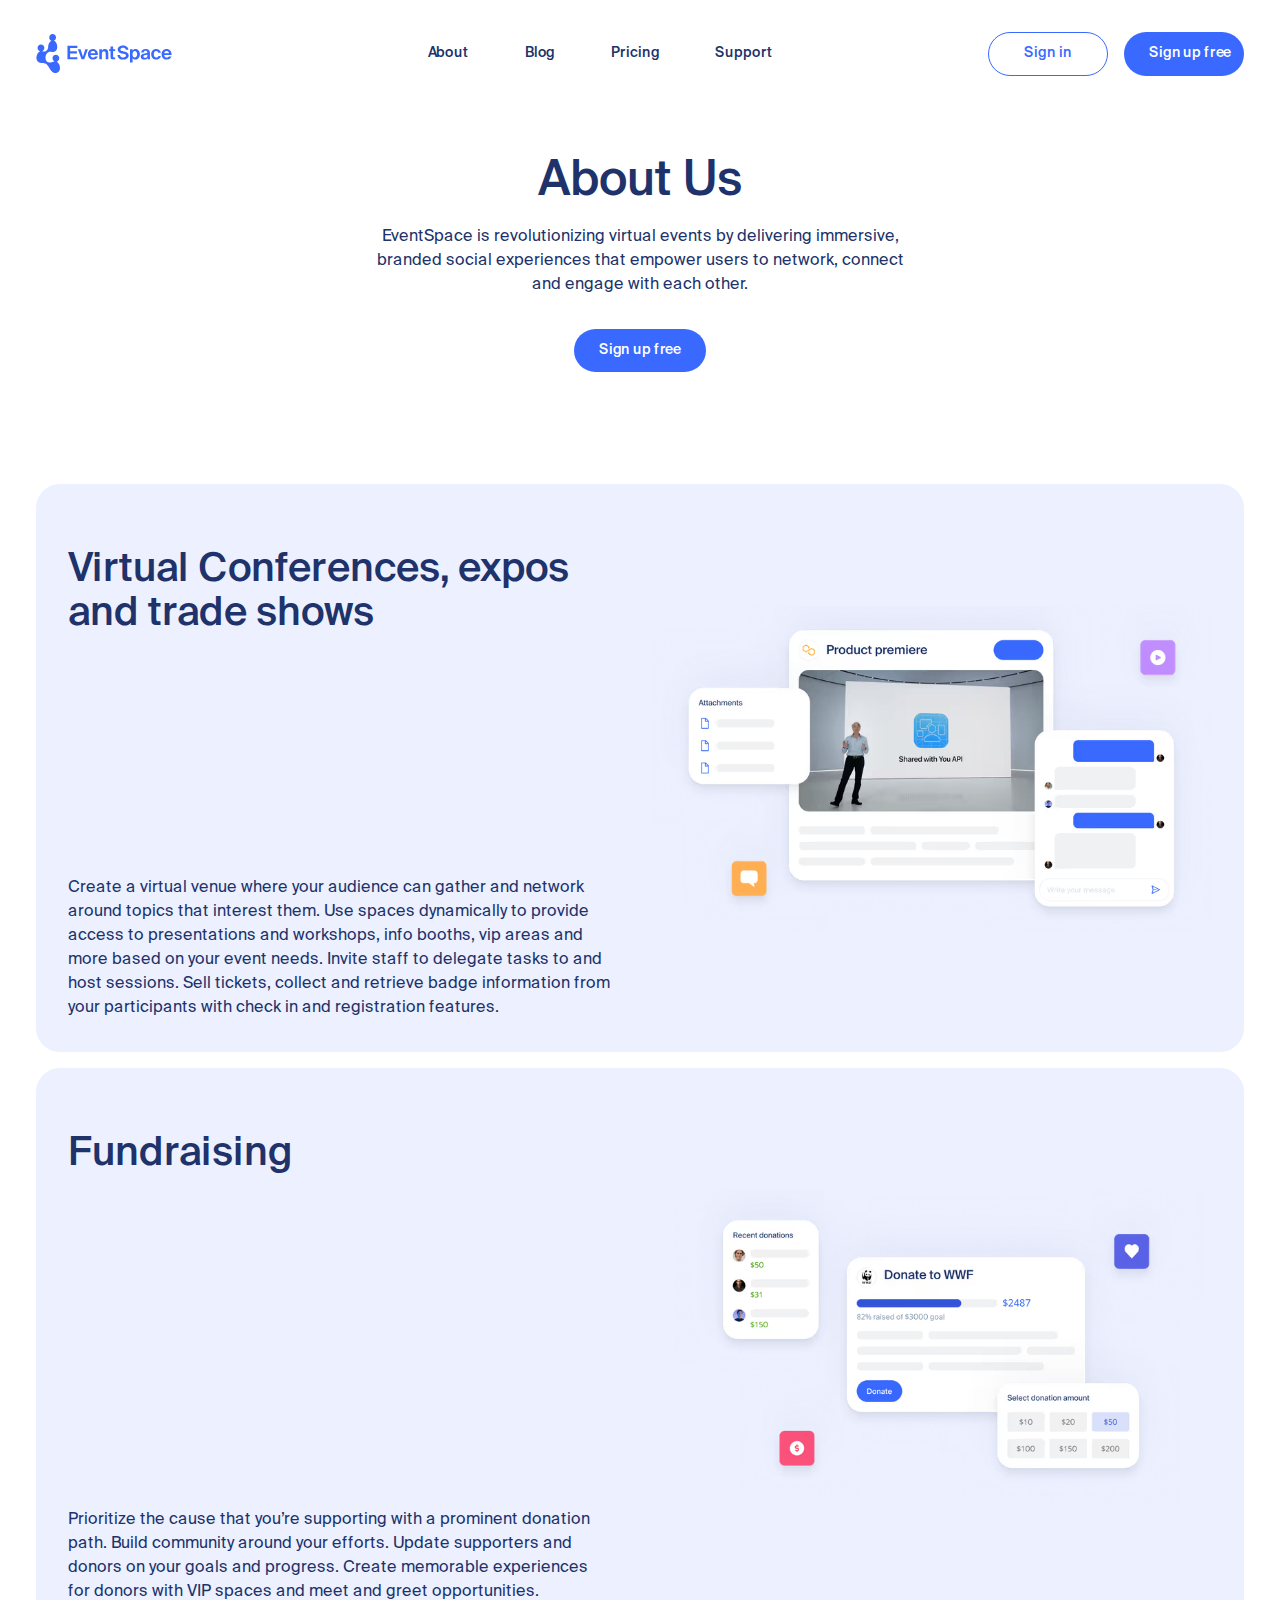
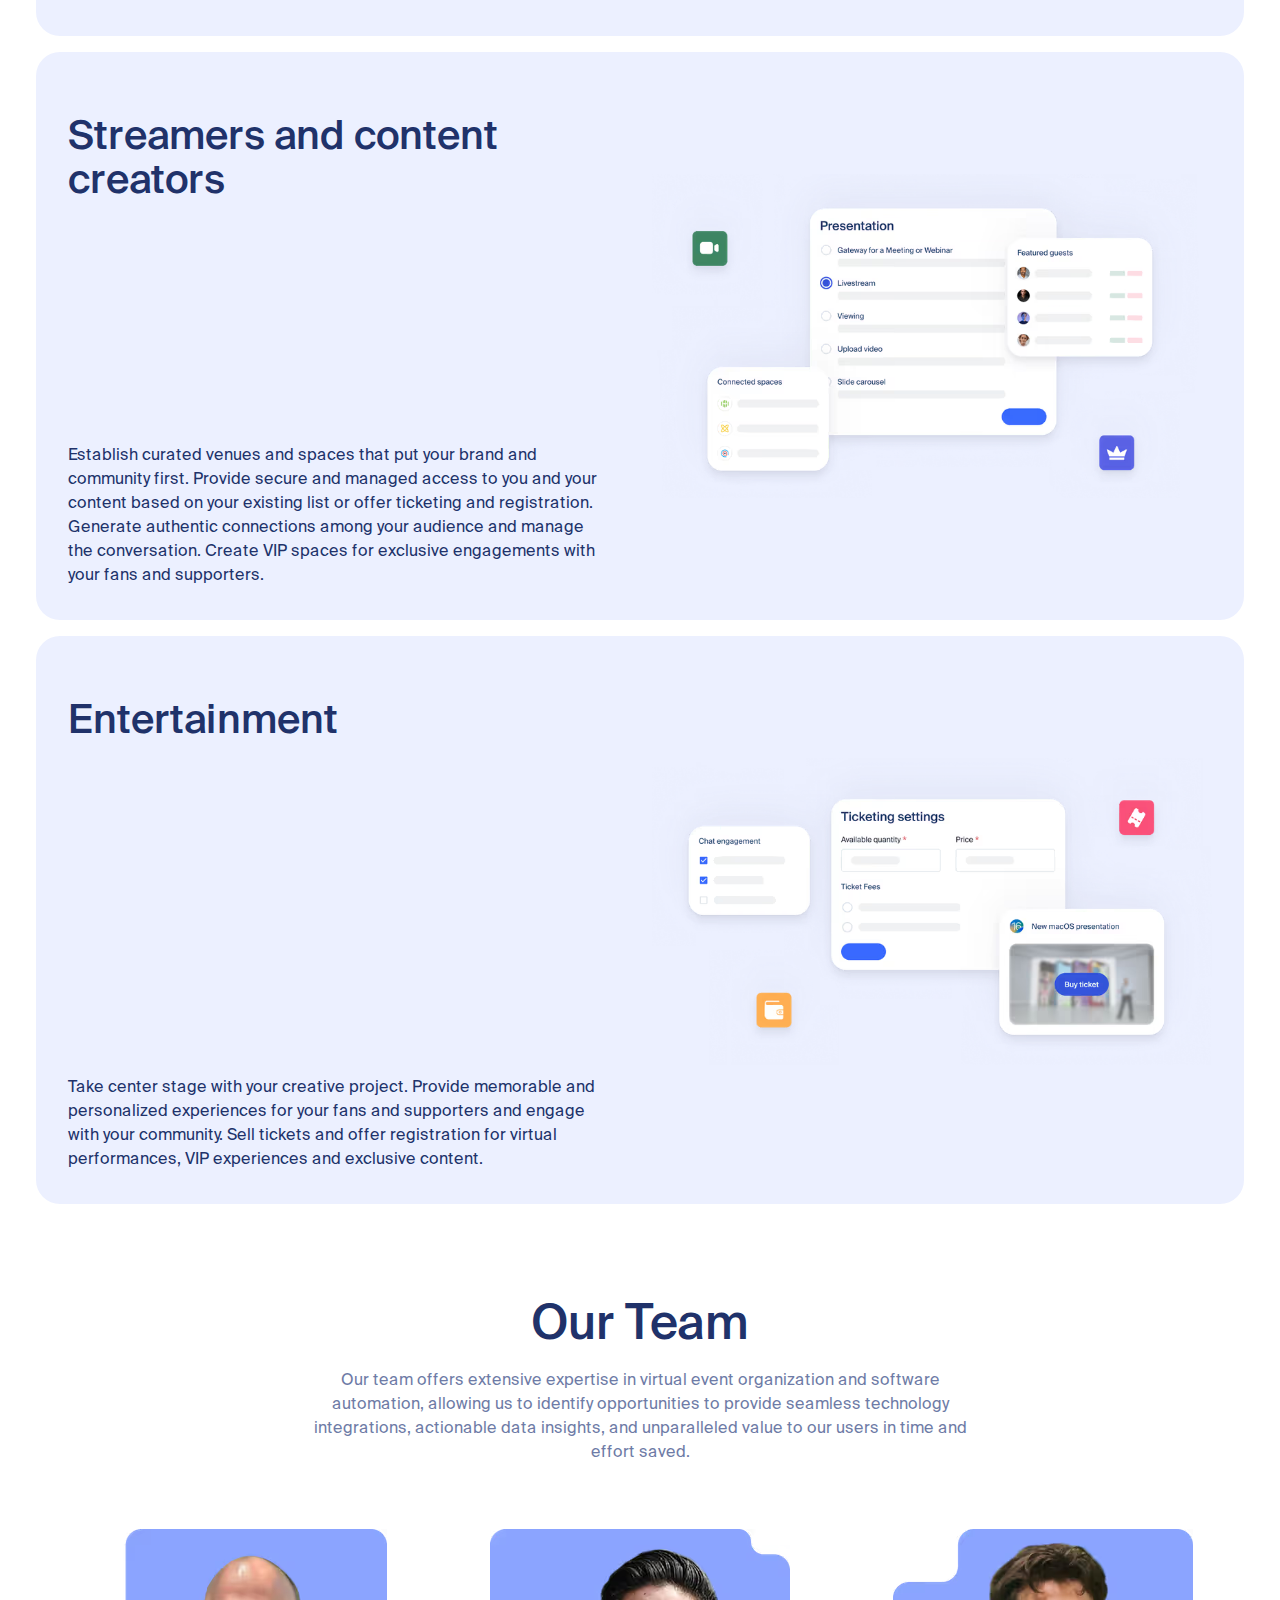
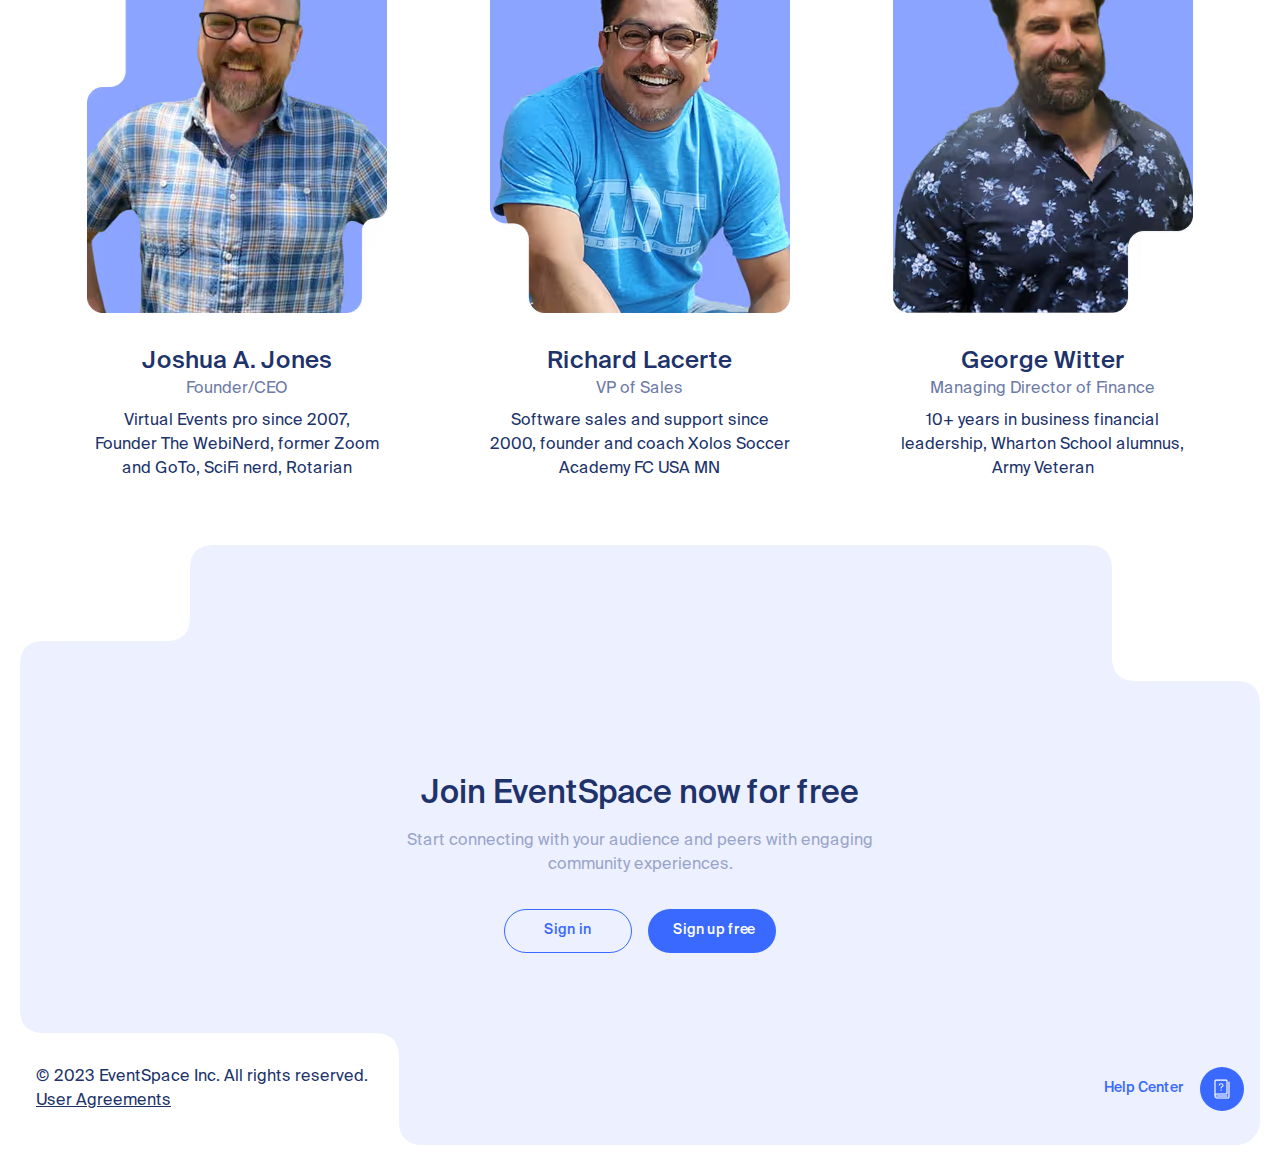
==== about.html @ 773ed02d "fixes home page" ====
<!DOCTYPE html><html lang="en"><head><meta charset="UTF-8"><meta name="viewport" content="width=device-width,initial-scale=1"><link rel="stylesheet" href="./style.css"><title>EventSpace</title></head><body><div class="md:p-5 md:pt-8"><div data-burger="true" class="fixed left-0 top-0 hidden h-full w-full flex-col overflow-auto bg-bg-white"><div class="flex shrink-0 items-center justify-between p-4"><img src="../assets/logo-blue-Y3JVB7RA.svg?url" alt="EventSpace" class="w-[8.5rem]"><div class="cursor-pointer p-1" data-close-burger="true"><img src="../assets/close-5PEPI26M.svg?url" alt="Close menu" class="h-6 w-6"></div></div><div class="flex grow flex-col items-center justify-center gap-12 px-4 py-10"><a href="/about" class="h3">About</a><a href="https://blog.eventspace.com/" class="h3">Blog</a><div class="h3">Pricing</div><a href="https://support.eventspace.com/" class="h3">Support</a></div><div class="flex flex-col items-center gap-6 px-4 py-8"><div class="text-center"><div>© 2023 EventSpace Inc. All rights reserved.</div><a href="/termsofservice" class="link">User Agreements</a></div><a href="https://support.eventspace.com/" class="button flex cursor-pointer items-center gap-4 text-accent hover:text-accent-hovered active:text-accent-pressed"><div>Help Center</div><div class="rounded-full bg-current p-3"><img src="../assets/book-OK4VGLYW.svg?url" alt="Book Icon" class="h-5 w-5"></div></a></div></div><div class="flex items-center justify-between p-4 md:py-0"><a href="/" class="mr-10 shrink-0"><img src="../assets/logo-blue-Y3JVB7RA.svg?url" alt="EventSpace" class="w-[8.5rem]"></a><div class="cursor-pointer p-1 md:hidden" data-open-burger="true"><svg xmlns="http://www.w3.org/2000/svg" fill="none" viewBox="0 0 24 24" class="h-6 w-6 text-text-accent"><path fill="currentColor" d="M21 4.5H3V6h18V4.5ZM21 18H3v1.5h18V18Zm0-6.75H3v1.5h18v-1.5Z"></path></svg></div><div class="m-auto hidden items-center gap-10 md:flex"><a href="/about" class="button block cursor-pointer p-2 transition-colors text-text-accent hover:text-text-accent-hovered">About</a><a href="https://blog.eventspace.com/" class="button block cursor-pointer p-2 transition-colors text-text-accent hover:text-text-accent-hovered">Blog</a><a class="button block cursor-pointer p-2 transition-colors text-text-accent hover:text-text-accent-hovered">Pricing</a><a href="https://support.eventspace.com/" class="button block cursor-pointer p-2 transition-colors text-text-accent hover:text-text-accent-hovered">Support</a></div><div class="ml-auto hidden gap-4 sm:ml-0 md:flex"><a href="/auth/sign_in" class="button inline-block cursor-pointer whitespace-nowrap rounded-full border border-solid px-6 py-3 text-center transition-colors border-accent text-accent hover:bg-accent-hovered hover:text-text-contrast active:bg-accent-pressed w-[120px]"><span>Sign in</span></a><a href="/auth/sign_up" class="button inline-block cursor-pointer whitespace-nowrap rounded-full border border-solid px-6 py-3 text-center transition-colors border-transparent bg-accent text-text-contrast hover:bg-accent-hovered active:bg-accent-pressed w-[120px]"><span>Sign up free</span></a></div></div><div class="space-y-8 px-4 pb-16 pt-8 text-center sm:py-16 md:py-20"><div class="space-y-4"><h1 class="h1">About Us</h1><div class="mx-auto sm:w-[34.25rem]">EventSpace is revolutionizing virtual events by delivering immersive, branded social experiences that empower users to network, connect and engage with each other.</div></div><div><a href="/auth/sign_up" class="button inline-block w-fit cursor-pointer whitespace-nowrap rounded-full border border-solid px-6 py-3 text-center transition-colors border-transparent bg-accent text-text-contrast hover:bg-accent-hovered active:bg-accent-pressed"><span>Sign up free</span></a></div></div><div class="space-y-4 px-4 py-8 xl:mx-auto xl:w-[87.5rem]"><div class="space-y-8 rounded-3xl bg-bg-blue-light px-4 py-8 sm:px-8 md:flex md:h-[35.5rem] md:flex-row-reverse md:gap-10 lg:gap-[6.5rem]"><div class="shrink-0 text-center md:my-auto md:w-[35rem] lg:w-[50.875rem]"><picture><source srcset="../assets/virtual-conferences.279-FMOMQBPJ.avif, ../assets/virtual-conferences.558-NNTHJQ7J.avif 2x, ../assets/virtual-conferences.837-QXLJL27X.avif 3x" type="image/avif" media="(max-width: 375px)"><source srcset="../assets/virtual-conferences.486-77BATOR6.avif, ../assets/virtual-conferences.972-Z3XENZNO.avif 2x, ../assets/virtual-conferences.1458-IPFZNBFU.avif 3x" type="image/avif" media="(max-width: 768px)"><source srcset="../assets/virtual-conferences.560-36K5W466.avif, ../assets/virtual-conferences.1120-6AQBXK4I.avif 2x, ../assets/virtual-conferences.1680-POVPBU26.avif 3x" type="image/avif" media="(max-width: 1024px)"><source srcset="../assets/virtual-conferences.814-6KKA5YDS.avif, ../assets/virtual-conferences.1628-VNLA4LV6.avif 2x, ../assets/virtual-conferences.2442-7APNI2KW.avif 3x" type="image/avif"><img src="../assets/virtual-conferences-QKODFCLX.png" class="mx-auto" alt="Virtual Conferences"></picture></div><div class="flex flex-col gap-4 md:justify-between"><div class="h2">Virtual Conferences, expos and trade shows</div><div>Create a virtual venue where your audience can gather and network around topics that interest them. Use spaces dynamically to provide access to presentations and workshops, info booths, vip areas and more based on your event needs. Invite staff to delegate tasks to and host sessions. Sell tickets, collect and retrieve badge information from your participants with check in and registration features.</div></div></div><div class="space-y-8 rounded-3xl bg-bg-blue-light px-4 py-8 sm:px-8 md:flex md:h-[35.5rem] md:flex-row-reverse md:gap-10 lg:gap-[6.5rem]"><div class="shrink-0 text-center md:my-auto md:w-[35rem] lg:w-[50.875rem]"><picture><source srcset="../assets/fundraising.279-JCYKDOBV.avif, ../assets/fundraising.558-ZRTCQG4Q.avif 2x, ../assets/fundraising.837-DC6Q6TWL.avif 3x" type="image/avif" media="(max-width: 375px)"><source srcset="../assets/fundraising.486-PKOJPRUC.avif, ../assets/fundraising.972-DSVRCMXR.avif 2x, ../assets/fundraising.1458-R6MMAXSR.avif 3x" type="image/avif" media="(max-width: 768px)"><source srcset="../assets/fundraising.560-XRY7OMF5.avif, ../assets/fundraising.1120-HYSKD5BC.avif 2x, ../assets/fundraising.1680-YE5GYWM7.avif 3x" type="image/avif" media="(max-width: 1024px)"><source srcset="../assets/fundraising.814-5SJB6SIP.avif, ../assets/fundraising.1628-GIVNRDQL.avif 2x, ../assets/fundraising.2442-5PF47SGD.avif 3x" type="image/avif"><img src="../assets/fundraising-ZGDCPFBB.png" class="mx-auto" alt="Fundraising"></picture></div><div class="flex flex-col gap-4 md:justify-between"><div class="h2">Fundraising</div><div>Prioritize the cause that you’re supporting with a prominent donation path. Build community around your efforts. Update supporters and donors on your goals and progress. Create memorable experiences for donors with VIP spaces and meet and greet opportunities.</div></div></div><div class="space-y-8 rounded-3xl bg-bg-blue-light px-4 py-8 sm:px-8 md:flex md:h-[35.5rem] md:flex-row-reverse md:gap-10 lg:gap-[6.5rem]"><div class="shrink-0 text-center md:my-auto md:w-[35rem] lg:w-[50.875rem]"><picture><source srcset="../assets/streamers.279-SJI274AC.avif, ../assets/streamers.558-CYFZOTT3.avif 2x, ../assets/streamers.837-KX6FG77A.avif 3x" type="image/avif" media="(max-width: 375px)"><source srcset="../assets/streamers.486-HUJLG53Y.avif, ../assets/streamers.972-CMNFFXRV.avif 2x, ../assets/streamers.1458-PNYXMYMW.avif 3x" type="image/avif" media="(max-width: 768px)"><source srcset="../assets/streamers.560-CNCTNYRS.avif, ../assets/streamers.1120-VOK3AACA.avif 2x, ../assets/streamers.1680-5FRLAQNU.avif 3x" type="image/avif" media="(max-width: 1024px)"><source srcset="../assets/streamers.814-MHT5IWZ3.avif, ../assets/streamers.1628-CODKCFNH.avif 2x, ../assets/streamers.2442-L4HZVKK3.avif 3x" type="image/avif"><img src="../assets/streamers-ZDNQYFOJ.png" class="mx-auto" alt="Streaming"></picture></div><div class="flex flex-col gap-4 md:justify-between"><div class="h2">Streamers and content creators</div><div>Establish curated venues and spaces that put your brand and community first. Provide secure and managed access to you and your content based on your existing list or offer ticketing and registration. Generate authentic connections among your audience and manage the conversation. Create VIP spaces for exclusive engagements with your fans and supporters.</div></div></div><div class="space-y-8 rounded-3xl bg-bg-blue-light px-4 py-8 sm:px-8 md:flex md:h-[35.5rem] md:flex-row-reverse md:gap-10 lg:gap-[6.5rem]"><div class="shrink-0 text-center md:my-auto md:w-[35rem] lg:w-[50.875rem]"><picture><source srcset="../assets/entertainment.279-VDSVGUEZ.avif, ../assets/entertainment.558-RCLOBSJV.avif 2x, ../assets/entertainment.837-MTHD4QXG.avif 3x" type="image/avif" media="(max-width: 375px)"><source srcset="../assets/entertainment.486-FEDD54AE.avif, ../assets/entertainment.972-EQ3ZLJAQ.avif 2x, ../assets/entertainment.1458-SEE22WLC.avif 3x" type="image/avif" media="(max-width: 768px)"><source srcset="../assets/entertainment.560-TZ3BGNNR.avif, ../assets/entertainment.1120-UHAJBNRT.avif 2x, ../assets/entertainment.1680-NBGCCMHH.avif 3x" type="image/avif" media="(max-width: 1024px)"><source srcset="../assets/entertainment.814-WFDBVTY6.avif, ../assets/entertainment.1628-WANUEU4V.avif 2x, ../assets/entertainment.2442-A7Q3AHHC.avif 3x" type="image/avif"><img src="../assets/entertainment-5IWMOPP3.png" class="mx-auto" alt="Entertiment"></picture></div><div class="flex flex-col gap-4 md:justify-between"><div class="h2">Entertainment</div><div>Take center stage with your creative project. Provide memorable and personalized experiences for your fans and supporters and engage with your community. Sell tickets and offer registration for virtual performances, VIP experiences and exclusive content.</div></div></div></div><div class="space-y-16 px-4 py-16 text-center"><div class="space-y-4"><div class="h1">Our Team</div><div class="text-text-secondary sm:mx-auto sm:w-[32rem] md:w-[41.5rem]">Our team offers extensive expertise in virtual event organization and software automation, allowing us to identify opportunities to provide seamless technology integrations, actionable data insights, and unparalleled value to our users in time and effort saved.</div></div><div class="grid grid-cols-1 justify-items-center gap-y-16 sm:grid-cols-2 md:grid-cols-3 lg:mx-auto lg:w-[70.625rem]"><div class="w-[18.75rem] space-y-8"><picture><source srcset="../assets/joshua.300-3TKVPWIY.avif, ../assets/joshua.600-MDXGKTHE.avif 2x, ../assets/joshua.900-RPH3TLDS.avif 3x" type="image/avif"><img src="../assets/joshua-B66NN7U6.png" class="mx-auto" alt="Joshua A. Jones"></picture><div class="space-y-2"><div><h4 class="h4">Joshua A. Jones</h4><div class="text-text-secondary">Founder/CEO</div></div><div>Virtual Events pro since 2007,<br>Founder The WebiNerd, former Zoom and GoTo, SciFi nerd, Rotarian</div></div></div><div class="w-[18.75rem] space-y-8"><picture><source srcset="../assets/richard.300-JL3DYQXM.avif, ../assets/richard.600-7BXYG2PL.avif 2x, ../assets/richard.900-XVVLNAPY.avif 3x" type="image/avif"><img src="../assets/richard-NNV4VTQ3.png" class="mx-auto" alt="Richard Lacerte"></picture><div class="space-y-2"><div><h4 class="h4">Richard Lacerte</h4><div class="text-text-secondary">VP of Sales</div></div><div>Software sales and support since 2000, founder and coach Xolos Soccer Academy FC USA MN</div></div></div><div class="w-[18.75rem] space-y-8 sm:col-span-2 md:col-span-1"><picture><source srcset="../assets/george.300-HOEKPKIG.avif, ../assets/george.600-UKU4PNK2.avif 2x, ../assets/george.900-2CBX3N4N.avif 3x" type="image/avif"><img src="../assets/george-SSISWGYQ.png" class="mx-auto" alt="George Witter"></picture><div class="space-y-2"><div><h4 class="h4">George Witter</h4><div class="text-text-secondary">Managing Director of Finance</div></div><div>10+ years in business financial leadership, Wharton School alumnus, Army Veteran</div></div></div></div></div><div class="relative bg-bg-blue-light md:rounded-3xl"><div class="relative h-[5.5rem] md:h-[9.4375rem]"><svg xmlns="http://www.w3.org/2000/svg" class="absolute left-0 top-0 h-[75px] w-[157px] md:hidden"><path fill="#fff" d="M 0 0 v 75 q 0 -24 24 -24 h 85 q 24 0 24 -24 v -3 q 0 -24 24 -24"></path></svg><svg xmlns="http://www.w3.org/2000/svg" class="absolute right-0 top-0 h-[75px] w-[77px] md:hidden"><path fill="#fff" d="M 0 0 q 24 0 24 24 v 3 q 0 24 24 24 h 5 q 24 0 24 24 V 0"></path></svg><svg xmlns="http://www.w3.org/2000/svg" class="absolute right-0 top-0 hidden h-[160px] w-[172px] md:block"><path fill="#fff" d="M 0 0 q 24 0 24 24 v 88 q 0 24 24 24 h 100 q 24 0 24 24 L 172 0"></path></svg><svg xmlns="http://www.w3.org/2000/svg" class="absolute left-0 top-0 hidden h-[120px] w-[194px] md:block"><path fill="#fff" d="M 0 0 v 120 q 0 -24 24 -24 h 122 q 24 0 24 -24 v -48 q 0 -24 24 -24"></path></svg></div><div class="relative z-10"><div class="flex flex-col items-center justify-center gap-8 px-4 py-16 md:py-20"><div class="flex flex-col items-center gap-4 text-center md:w-[32.25rem]"><div class="h2 md:h3 w-[17rem] md:w-fit">Join EventSpace now for free</div><div class="w-[21.4375rem] text-text-tertiary md:w-fit">Start connecting with your audience and peers with engaging community experiences.</div></div><div class="flex justify-center gap-4"><a href="/auth/sign_in" class="button inline-block cursor-pointer whitespace-nowrap rounded-full border border-solid px-6 py-3 text-center transition-colors border-accent text-accent hover:bg-accent-hovered hover:text-text-contrast active:bg-accent-pressed w-32"><span>Sign in</span></a><a href="/auth/sign_up" class="button inline-block cursor-pointer whitespace-nowrap rounded-full border border-solid px-6 py-3 text-center transition-colors border-transparent bg-accent text-text-contrast hover:bg-accent-hovered active:bg-accent-pressed w-32"><span>Sign up free</span></a></div></div><div class="flex flex-col items-center justify-between gap-6 px-4 py-8 md:flex-row"><div class="text-center md:text-left"><div>© 2023 EventSpace Inc. All rights reserved.</div><a href="/termsofservice" class="link">User Agreements</a></div><a href="https://support.eventspace.com/" class="button flex cursor-pointer items-center gap-4 text-accent hover:text-accent-hovered active:text-accent-pressed"><div>Help Center</div><div class="rounded-full bg-current p-3"><img src="../assets/book-OK4VGLYW.svg?url" alt="Book Icon" class="h-5 w-5"></div></a></div></div><svg xmlns="http://www.w3.org/2000/svg" class="absolute bottom-0 left-0 hidden h-[136px] w-[403px] md:block"><path fill="#fff" d="M 0 0 q 0 24 24 24 h 331 q 24 0 24 24 v 64 q 0 24 24 24 L 0 136"></path></svg></div></div><script src="./core.js" defer="defer"></script><link href="https://assets.calendly.com/assets/external/widget.css" rel="stylesheet"><script src="https://assets.calendly.com/assets/external/widget.js" type="text/javascript" async></script></body></html>
---- style.css ----
@font-face{font-family:SuisseIntl;font-weight:400;src:url(./assets/SuisseIntl-Regular-HW4ZWWRT.woff2)}@font-face{font-family:SuisseIntl;font-weight:500;src:url(./assets/SuisseIntl-Medium-ER6Q7K6V.woff2)}*,:before,:after{box-sizing:border-box;border-width:0;border-style:solid;border-color:currentColor}:before,:after{--tw-content: ""}html{line-height:1.5;-webkit-text-size-adjust:100%;-moz-tab-size:4;-o-tab-size:4;tab-size:4;font-family:ui-sans-serif,system-ui,-apple-system,BlinkMacSystemFont,Segoe UI,Roboto,Helvetica Neue,Arial,Noto Sans,sans-serif,"Apple Color Emoji","Segoe UI Emoji",Segoe UI Symbol,"Noto Color Emoji";font-feature-settings:normal;font-variation-settings:normal}body{margin:0;line-height:inherit}hr{height:0;color:inherit;border-top-width:1px}abbr:where([title]){-webkit-text-decoration:underline dotted;text-decoration:underline dotted}h1,h2,h3,h4,h5,h6{font-size:inherit;font-weight:inherit}a{color:inherit;text-decoration:inherit}b,strong{font-weight:bolder}code,kbd,samp,pre{font-family:ui-monospace,SFMono-Regular,Menlo,Monaco,Consolas,Liberation Mono,Courier New,monospace;font-size:1em}small{font-size:80%}sub,sup{font-size:75%;line-height:0;position:relative;vertical-align:baseline}sub{bottom:-.25em}sup{top:-.5em}table{text-indent:0;border-color:inherit;border-collapse:collapse}button,input,optgroup,select,textarea{font-family:inherit;font-size:100%;font-weight:inherit;line-height:inherit;color:inherit;margin:0;padding:0}button,select{text-transform:none}button,[type=button],[type=reset],[type=submit]{-webkit-appearance:button;background-color:transparent;background-image:none}:-moz-focusring{outline:auto}:-moz-ui-invalid{box-shadow:none}progress{vertical-align:baseline}::-webkit-inner-spin-button,::-webkit-outer-spin-button{height:auto}[type=search]{-webkit-appearance:textfield;outline-offset:-2px}::-webkit-search-decoration{-webkit-appearance:none}::-webkit-file-upload-button{-webkit-appearance:button;font:inherit}summary{display:list-item}blockquote,dl,dd,h1,h2,h3,h4,h5,h6,hr,figure,p,pre{margin:0}fieldset{margin:0;padding:0}legend{padding:0}ol,ul,menu{list-style:none;margin:0;padding:0}textarea{resize:vertical}input::-moz-placeholder,textarea::-moz-placeholder{opacity:1;color:#9ca3af}input::placeholder,textarea::placeholder{opacity:1;color:#9ca3af}button,[role=button]{cursor:pointer}:disabled{cursor:default}img,svg,video,canvas,audio,iframe,embed,object{display:block;vertical-align:middle}img,video{max-width:100%;height:auto}[hidden]{display:none}html{font-size:16px}body{font-family:SuisseIntl,sans-serif;font-size:1rem;font-weight:400;line-height:1.5rem;--tw-text-opacity: 1;color:rgb(32 50 106 / var(--tw-text-opacity))}.h1,.h2,.h3,.h4{font-weight:500}.h1{font-size:2rem;line-height:2.3125rem}@media (min-width: 1024px){.h1{font-size:3rem;line-height:3.3125rem}}.h2{font-size:1.75rem;line-height:2.125rem}@media (min-width: 1024px){.h2{font-size:2.5rem;line-height:2.75rem}}.h3{font-size:1.25rem;line-height:1.625rem}@media (min-width: 1024px){.h3{font-size:2rem;line-height:2.3125rem}}.h4{font-size:1.125rem;line-height:1.5625rem}@media (min-width: 1024px){.h4{font-size:1.5rem;line-height:2rem}}.link{text-decoration-line:underline}*,:before,:after{--tw-border-spacing-x: 0;--tw-border-spacing-y: 0;--tw-translate-x: 0;--tw-translate-y: 0;--tw-rotate: 0;--tw-skew-x: 0;--tw-skew-y: 0;--tw-scale-x: 1;--tw-scale-y: 1;--tw-pan-x: ;--tw-pan-y: ;--tw-pinch-zoom: ;--tw-scroll-snap-strictness: proximity;--tw-gradient-from-position: ;--tw-gradient-via-position: ;--tw-gradient-to-position: ;--tw-ordinal: ;--tw-slashed-zero: ;--tw-numeric-figure: ;--tw-numeric-spacing: ;--tw-numeric-fraction: ;--tw-ring-inset: ;--tw-ring-offset-width: 0px;--tw-ring-offset-color: #fff;--tw-ring-color: rgb(59 130 246 / .5);--tw-ring-offset-shadow: 0 0 #0000;--tw-ring-shadow: 0 0 #0000;--tw-shadow: 0 0 #0000;--tw-shadow-colored: 0 0 #0000;--tw-blur: ;--tw-brightness: ;--tw-contrast: ;--tw-grayscale: ;--tw-hue-rotate: ;--tw-invert: ;--tw-saturate: ;--tw-sepia: ;--tw-drop-shadow: ;--tw-backdrop-blur: ;--tw-backdrop-brightness: ;--tw-backdrop-contrast: ;--tw-backdrop-grayscale: ;--tw-backdrop-hue-rotate: ;--tw-backdrop-invert: ;--tw-backdrop-opacity: ;--tw-backdrop-saturate: ;--tw-backdrop-sepia: }::backdrop{--tw-border-spacing-x: 0;--tw-border-spacing-y: 0;--tw-translate-x: 0;--tw-translate-y: 0;--tw-rotate: 0;--tw-skew-x: 0;--tw-skew-y: 0;--tw-scale-x: 1;--tw-scale-y: 1;--tw-pan-x: ;--tw-pan-y: ;--tw-pinch-zoom: ;--tw-scroll-snap-strictness: proximity;--tw-gradient-from-position: ;--tw-gradient-via-position: ;--tw-gradient-to-position: ;--tw-ordinal: ;--tw-slashed-zero: ;--tw-numeric-figure: ;--tw-numeric-spacing: ;--tw-numeric-fraction: ;--tw-ring-inset: ;--tw-ring-offset-width: 0px;--tw-ring-offset-color: #fff;--tw-ring-color: rgb(59 130 246 / .5);--tw-ring-offset-shadow: 0 0 #0000;--tw-ring-shadow: 0 0 #0000;--tw-shadow: 0 0 #0000;--tw-shadow-colored: 0 0 #0000;--tw-blur: ;--tw-brightness: ;--tw-contrast: ;--tw-grayscale: ;--tw-hue-rotate: ;--tw-invert: ;--tw-saturate: ;--tw-sepia: ;--tw-drop-shadow: ;--tw-backdrop-blur: ;--tw-backdrop-brightness: ;--tw-backdrop-contrast: ;--tw-backdrop-grayscale: ;--tw-backdrop-hue-rotate: ;--tw-backdrop-invert: ;--tw-backdrop-opacity: ;--tw-backdrop-saturate: ;--tw-backdrop-sepia: }.fixed{position:fixed}.absolute{position:absolute}.relative{position:relative}.bottom-0{bottom:0}.left-0{left:0}.right-0{right:0}.top-0{top:0}.z-10{z-index:10}.col-span-2{grid-column:span 2 / span 2}.m-auto{margin:auto}.mx-auto{margin-left:auto;margin-right:auto}.mb-16{margin-bottom:4rem}.ml-auto{margin-left:auto}.mr-10{margin-right:2.5rem}.mt-8{margin-top:2rem}.mt-auto{margin-top:auto}.block{display:block}.inline-block{display:inline-block}.flex{display:flex}.grid{display:grid}.hidden{display:none}.h-5{height:1.25rem}.h-6{height:1.5rem}.h-\[120px\]{height:120px}.h-\[136px\]{height:136px}.h-\[15rem\]{height:15rem}.h-\[160px\]{height:160px}.h-\[181px\]{height:181px}.h-\[21\.5rem\]{height:21.5rem}.h-\[5\.5rem\]{height:5.5rem}.h-\[72px\]{height:72px}.h-\[75px\]{height:75px}.h-\[88px\]{height:88px}.h-full{height:100%}.w-32{width:8rem}.w-5{width:1.25rem}.w-6{width:1.5rem}.w-\[12\.5rem\]{width:12.5rem}.w-\[120px\]{width:120px}.w-\[157px\]{width:157px}.w-\[172px\]{width:172px}.w-\[17rem\]{width:17rem}.w-\[18\.75rem\]{width:18.75rem}.w-\[194px\]{width:194px}.w-\[20rem\]{width:20rem}.w-\[21\.4375rem\]{width:21.4375rem}.w-\[260px\]{width:260px}.w-\[297px\]{width:297px}.w-\[33\.25rem\]{width:33.25rem}.w-\[403px\]{width:403px}.w-\[406px\]{width:406px}.w-\[7\.5rem\]{width:7.5rem}.w-\[77px\]{width:77px}.w-\[8\.5rem\]{width:8.5rem}.w-\[87px\]{width:87px}.w-fit{width:-moz-fit-content;width:fit-content}.w-full{width:100%}.shrink-0{flex-shrink:0}.grow{flex-grow:1}.cursor-pointer{cursor:pointer}.grid-cols-1{grid-template-columns:repeat(1,minmax(0,1fr))}.grid-cols-2{grid-template-columns:repeat(2,minmax(0,1fr))}.flex-col{flex-direction:column}.flex-col-reverse{flex-direction:column-reverse}.items-center{align-items:center}.justify-center{justify-content:center}.justify-between{justify-content:space-between}.justify-around{justify-content:space-around}.justify-items-center{justify-items:center}.gap-10{gap:2.5rem}.gap-12{gap:3rem}.gap-16{gap:4rem}.gap-4{gap:1rem}.gap-6{gap:1.5rem}.gap-8{gap:2rem}.gap-y-14{row-gap:3.5rem}.gap-y-16{row-gap:4rem}.space-y-16>:not([hidden])~:not([hidden]){--tw-space-y-reverse: 0;margin-top:calc(4rem * calc(1 - var(--tw-space-y-reverse)));margin-bottom:calc(4rem * var(--tw-space-y-reverse))}.space-y-2>:not([hidden])~:not([hidden]){--tw-space-y-reverse: 0;margin-top:calc(.5rem * calc(1 - var(--tw-space-y-reverse)));margin-bottom:calc(.5rem * var(--tw-space-y-reverse))}.space-y-20>:not([hidden])~:not([hidden]){--tw-space-y-reverse: 0;margin-top:calc(5rem * calc(1 - var(--tw-space-y-reverse)));margin-bottom:calc(5rem * var(--tw-space-y-reverse))}.space-y-4>:not([hidden])~:not([hidden]){--tw-space-y-reverse: 0;margin-top:calc(1rem * calc(1 - var(--tw-space-y-reverse)));margin-bottom:calc(1rem * var(--tw-space-y-reverse))}.space-y-8>:not([hidden])~:not([hidden]){--tw-space-y-reverse: 0;margin-top:calc(2rem * calc(1 - var(--tw-space-y-reverse)));margin-bottom:calc(2rem * var(--tw-space-y-reverse))}.overflow-auto{overflow:auto}.overflow-hidden{overflow:hidden}.whitespace-nowrap{white-space:nowrap}.rounded-3xl{border-radius:1.5rem}.rounded-full{border-radius:9999px}.border{border-width:1px}.border-solid{border-style:solid}.border-accent{--tw-border-opacity: 1;border-color:rgb(57 105 255 / var(--tw-border-opacity))}.border-bg-white{--tw-border-opacity: 1;border-color:rgb(255 255 255 / var(--tw-border-opacity))}.border-transparent{border-color:transparent}.bg-accent{--tw-bg-opacity: 1;background-color:rgb(57 105 255 / var(--tw-bg-opacity))}.bg-bg-blue-light{--tw-bg-opacity: 1;background-color:rgb(236 240 255 / var(--tw-bg-opacity))}.bg-bg-white{--tw-bg-opacity: 1;background-color:rgb(255 255 255 / var(--tw-bg-opacity))}.bg-current{background-color:currentColor}.bg-text-contrast{--tw-bg-opacity: 1;background-color:rgb(255 255 255 / var(--tw-bg-opacity))}.object-cover{-o-object-fit:cover;object-fit:cover}.p-1{padding:.25rem}.p-2{padding:.5rem}.p-3{padding:.75rem}.p-4{padding:1rem}.px-4{padding-left:1rem;padding-right:1rem}.px-6{padding-left:1.5rem;padding-right:1.5rem}.py-10{padding-top:2.5rem;padding-bottom:2.5rem}.py-16{padding-top:4rem;padding-bottom:4rem}.py-20{padding-top:5rem;padding-bottom:5rem}.py-3{padding-top:.75rem;padding-bottom:.75rem}.py-8{padding-top:2rem;padding-bottom:2rem}.pb-16{padding-bottom:4rem}.pt-8{padding-top:2rem}.text-center{text-align:center}.text-right{text-align:right}.text-\[5rem\]{font-size:5rem}.leading-\[100\%\]{line-height:100%}.text-accent{--tw-text-opacity: 1;color:rgb(57 105 255 / var(--tw-text-opacity))}.text-bg-blue{--tw-text-opacity: 1;color:rgb(139 166 255 / var(--tw-text-opacity))}.text-bg-blue-light{--tw-text-opacity: 1;color:rgb(236 240 255 / var(--tw-text-opacity))}.text-text-accent{--tw-text-opacity: 1;color:rgb(32 50 106 / var(--tw-text-opacity))}.text-text-contrast{--tw-text-opacity: 1;color:rgb(255 255 255 / var(--tw-text-opacity))}.text-text-secondary{--tw-text-opacity: 1;color:rgb(110 123 166 / var(--tw-text-opacity))}.text-text-tertiary{--tw-text-opacity: 1;color:rgb(153 164 201 / var(--tw-text-opacity))}.transition-colors{transition-property:color,background-color,border-color,text-decoration-color,fill,stroke;transition-timing-function:cubic-bezier(.4,0,.2,1);transition-duration:.15s}.button{font-size:.875rem;font-weight:500;line-height:125%;letter-spacing:-.14px;-webkit-user-select:none;-moz-user-select:none;user-select:none}.home-gradient{--tw-gradient-from: #6367E3 var(--tw-gradient-from-position);--tw-gradient-to: rgb(99 103 227 / 0) var(--tw-gradient-to-position);--tw-gradient-stops: var(--tw-gradient-from), var(--tw-gradient-to);--tw-gradient-from-position: 15%;--tw-gradient-to: #88A2FF var(--tw-gradient-to-position);background-image:linear-gradient(to right,var(--tw-gradient-stops))}@media (min-width: 1024px){.md\:h3{font-weight:500;font-size:1.25rem;line-height:1.625rem}@media (min-width: 1024px){.md\:h3{font-size:2rem;line-height:2.3125rem}}}.hover\:bg-accent-hovered:hover{--tw-bg-opacity: 1;background-color:rgb(21 78 255 / var(--tw-bg-opacity))}.hover\:bg-bg-blue-hovered:hover{--tw-bg-opacity: 1;background-color:rgb(245 246 255 / var(--tw-bg-opacity))}.hover\:text-accent-hovered:hover{--tw-text-opacity: 1;color:rgb(21 78 255 / var(--tw-text-opacity))}.hover\:text-text-accent-hovered:hover{--tw-text-opacity: 1;color:rgb(23 46 119 / var(--tw-text-opacity))}.hover\:text-text-contrast:hover{--tw-text-opacity: 1;color:rgb(255 255 255 / var(--tw-text-opacity))}.hover\:text-text-contrast-hovered:hover{--tw-text-opacity: 1;color:rgb(220 227 255 / var(--tw-text-opacity))}.active\:bg-accent-pressed:active{--tw-bg-opacity: 1;background-color:rgb(0 53 220 / var(--tw-bg-opacity))}.active\:bg-bg-blue-light:active{--tw-bg-opacity: 1;background-color:rgb(236 240 255 / var(--tw-bg-opacity))}.active\:text-accent-pressed:active{--tw-text-opacity: 1;color:rgb(0 53 220 / var(--tw-text-opacity))}@media (min-width: 768px){.sm\:col-span-2{grid-column:span 2 / span 2}.sm\:mx-auto{margin-left:auto;margin-right:auto}.sm\:ml-0{margin-left:0}.sm\:block{display:block}.sm\:hidden{display:none}.sm\:h-\[25rem\]{height:25rem}.sm\:w-\[32rem\]{width:32rem}.sm\:w-\[34\.25rem\]{width:34.25rem}.sm\:w-\[38\.6rem\]{width:38.6rem}.sm\:w-\[38rem\]{width:38rem}.sm\:grid-cols-2{grid-template-columns:repeat(2,minmax(0,1fr))}.sm\:justify-start{justify-content:flex-start}.sm\:px-4{padding-left:1rem;padding-right:1rem}.sm\:px-8{padding-left:2rem;padding-right:2rem}.sm\:py-16{padding-top:4rem;padding-bottom:4rem}}@media (min-width: 1024px){.md\:col-span-1{grid-column:span 1 / span 1}.md\:my-auto{margin-top:auto;margin-bottom:auto}.md\:mb-16{margin-bottom:4rem}.md\:mt-20{margin-top:5rem}.md\:block{display:block}.md\:flex{display:flex}.md\:grid{display:grid}.md\:hidden{display:none}.md\:h-\[11\.5rem\]{height:11.5rem}.md\:h-\[18\.75rem\]{height:18.75rem}.md\:h-\[35\.5rem\]{height:35.5rem}.md\:h-\[9\.4375rem\]{height:9.4375rem}.md\:w-\[20rem\]{width:20rem}.md\:w-\[31rem\]{width:31rem}.md\:w-\[32\.25rem\]{width:32.25rem}.md\:w-\[35rem\]{width:35rem}.md\:w-\[38\.625rem\]{width:38.625rem}.md\:w-\[41\.5rem\]{width:41.5rem}.md\:w-fit{width:-moz-fit-content;width:fit-content}.md\:w-full{width:100%}.md\:grid-cols-3{grid-template-columns:repeat(3,minmax(0,1fr))}.md\:grid-cols-features{grid-template-columns:repeat(auto-fit,minmax(400px,1fr))}.md\:flex-row{flex-direction:row}.md\:flex-row-reverse{flex-direction:row-reverse}.md\:items-center{align-items:center}.md\:justify-between{justify-content:space-between}.md\:gap-10{gap:2.5rem}.md\:gap-20{gap:5rem}.md\:gap-4{gap:1rem}.md\:rounded-3xl{border-radius:1.5rem}.md\:p-5{padding:1.25rem}.md\:py-0{padding-top:0;padding-bottom:0}.md\:py-20{padding-top:5rem;padding-bottom:5rem}.md\:pl-5{padding-left:1.25rem}.md\:pr-0{padding-right:0}.md\:pt-3{padding-top:.75rem}.md\:pt-8{padding-top:2rem}.md\:text-left{text-align:left}.md\:text-\[5\.75rem\]{font-size:5.75rem}}@media (min-width: 1440px){.lg\:mx-auto{margin-left:auto;margin-right:auto}.lg\:h-\[40rem\]{height:40rem}.lg\:w-\[32\.25rem\]{width:32.25rem}.lg\:w-\[50\.875rem\]{width:50.875rem}.lg\:w-\[61\.25rem\]{width:61.25rem}.lg\:w-\[70\.625rem\]{width:70.625rem}.lg\:shrink-0{flex-shrink:0}.lg\:grid-cols-3{grid-template-columns:repeat(3,minmax(0,1fr))}.lg\:gap-\[6\.5rem\]{gap:6.5rem}.lg\:px-0{padding-left:0;padding-right:0}}@media (min-width: 1920px){.xl\:m-auto{margin:auto}.xl\:mx-auto{margin-left:auto;margin-right:auto}.xl\:w-\[102\.5rem\]{width:102.5rem}.xl\:w-\[87\.5rem\]{width:87.5rem}.xl\:justify-center{justify-content:center}.xl\:gap-12{gap:3rem}.xl\:px-\[7\.5rem\]{padding-left:7.5rem;padding-right:7.5rem}}
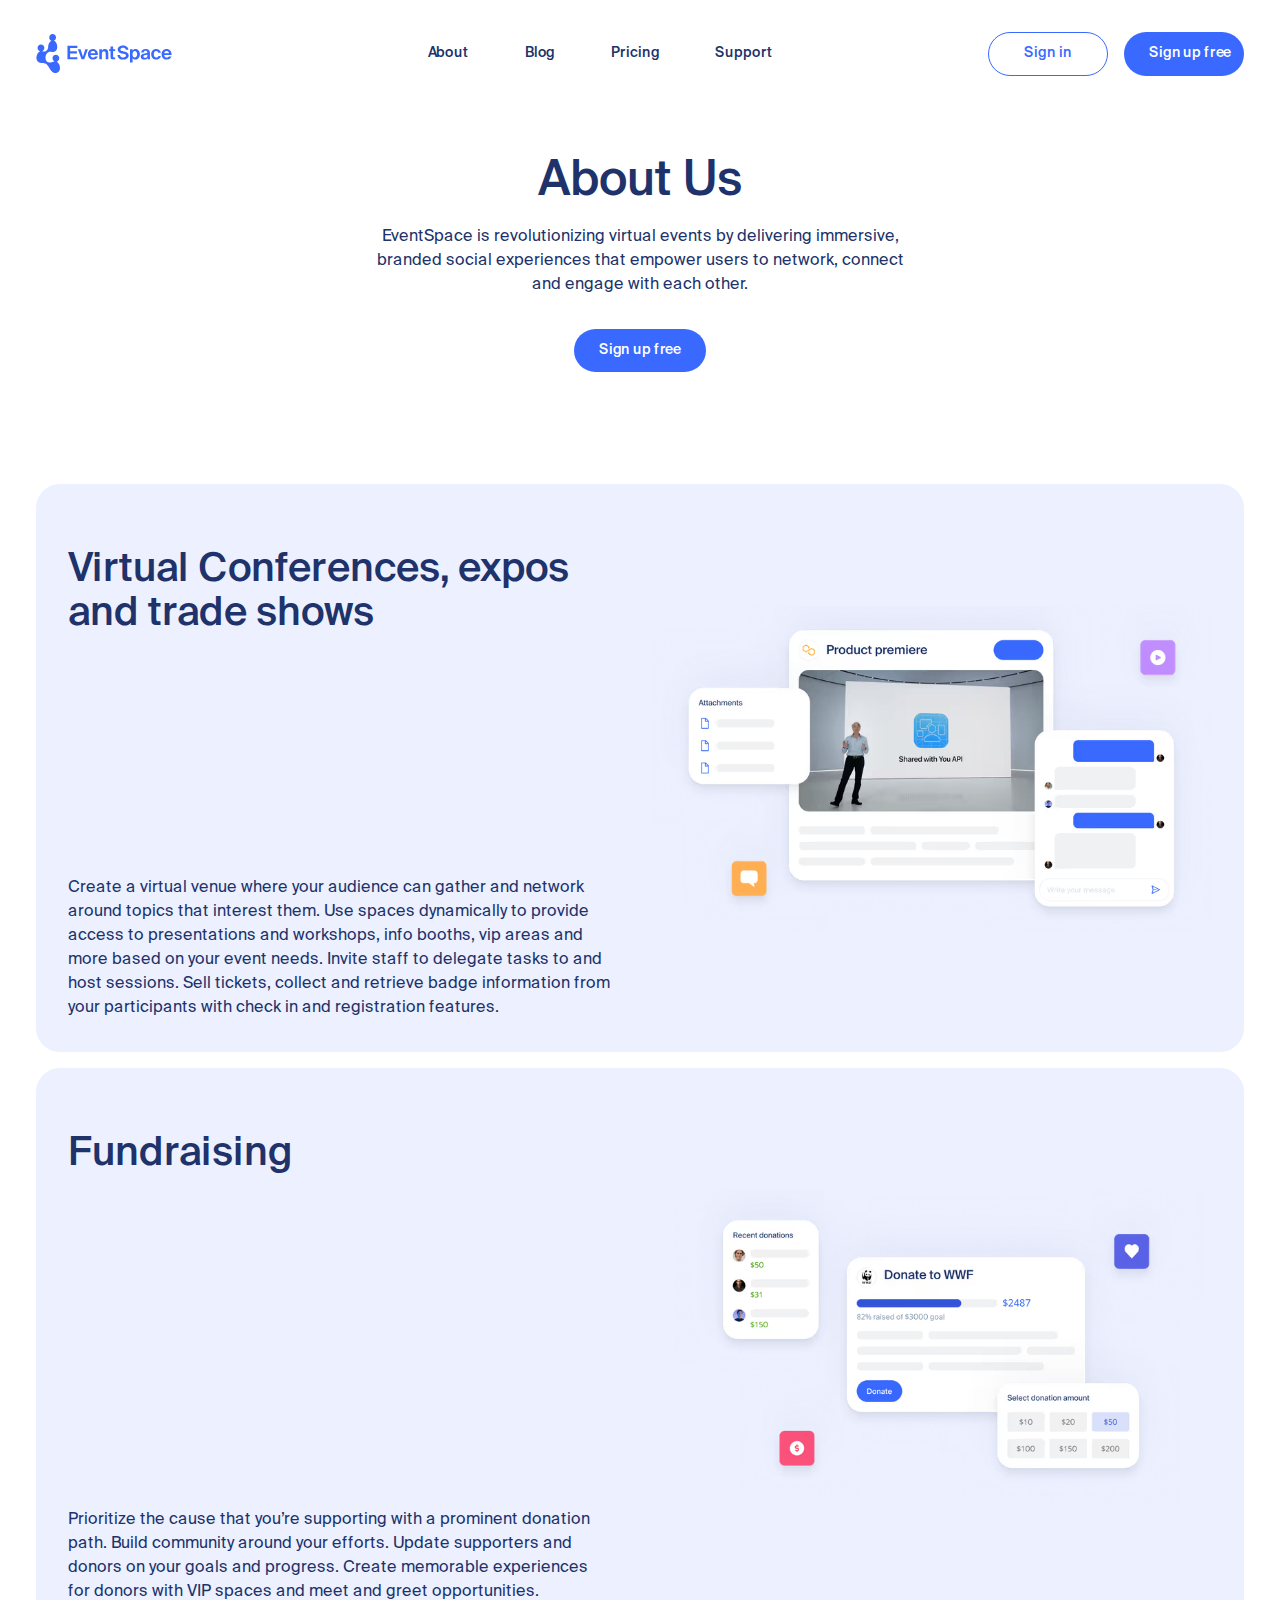
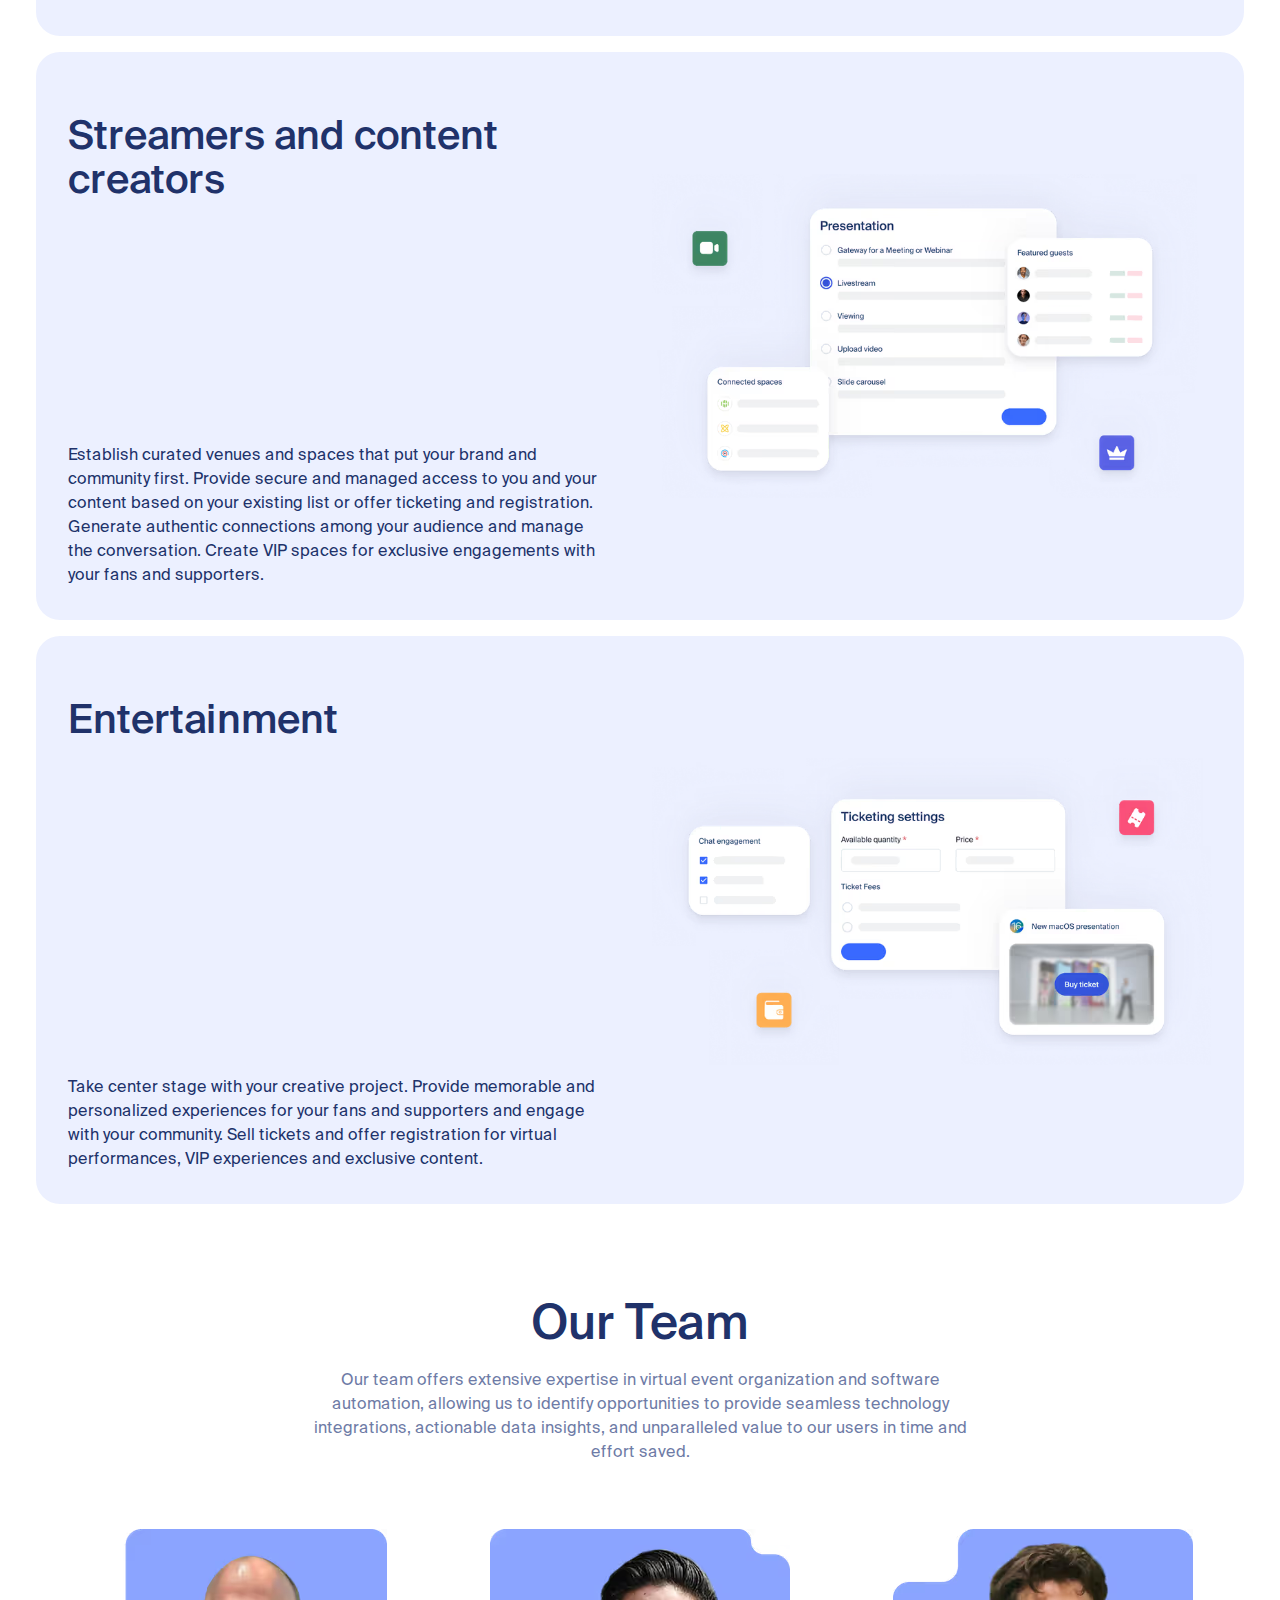
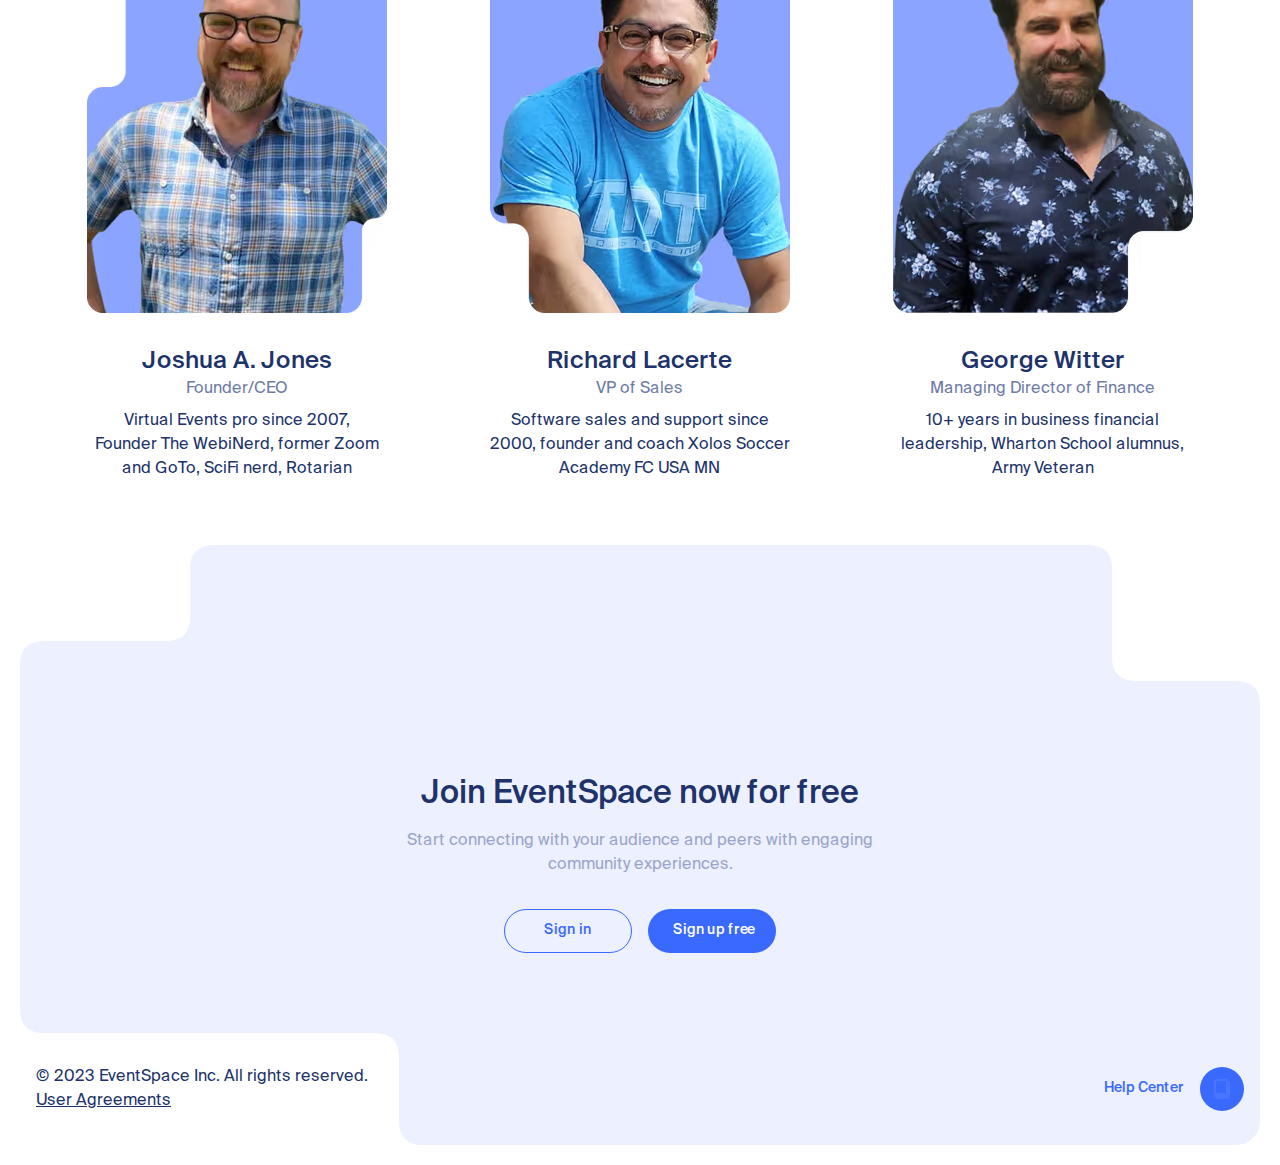
==== commit 4cb0470c: "prices page" ====
--- a/about.html
+++ b/about.html
@@ -1 +1,24 @@
-<!DOCTYPE html><html lang="en"><head><meta charset="UTF-8"><meta name="viewport" content="width=device-width,initial-scale=1"><link rel="stylesheet" href="./style.css"><title>EventSpace</title></head><body><div class="md:p-5 md:pt-8"><div data-burger="true" class="fixed left-0 top-0 hidden h-full w-full flex-col overflow-auto bg-bg-white"><div class="flex shrink-0 items-center justify-between p-4"><img src="../assets/logo-blue-Y3JVB7RA.svg?url" alt="EventSpace" class="w-[8.5rem]"><div class="cursor-pointer p-1" data-close-burger="true"><img src="../assets/close-5PEPI26M.svg?url" alt="Close menu" class="h-6 w-6"></div></div><div class="flex grow flex-col items-center justify-center gap-12 px-4 py-10"><a href="/about" class="h3">About</a><a href="https://blog.eventspace.com/" class="h3">Blog</a><div class="h3">Pricing</div><a href="https://support.eventspace.com/" class="h3">Support</a></div><div class="flex flex-col items-center gap-6 px-4 py-8"><div class="text-center"><div>© 2023 EventSpace Inc. All rights reserved.</div><a href="/termsofservice" class="link">User Agreements</a></div><a href="https://support.eventspace.com/" class="button flex cursor-pointer items-center gap-4 text-accent hover:text-accent-hovered active:text-accent-pressed"><div>Help Center</div><div class="rounded-full bg-current p-3"><img src="../assets/book-OK4VGLYW.svg?url" alt="Book Icon" class="h-5 w-5"></div></a></div></div><div class="flex items-center justify-between p-4 md:py-0"><a href="/" class="mr-10 shrink-0"><img src="../assets/logo-blue-Y3JVB7RA.svg?url" alt="EventSpace" class="w-[8.5rem]"></a><div class="cursor-pointer p-1 md:hidden" data-open-burger="true"><svg xmlns="http://www.w3.org/2000/svg" fill="none" viewBox="0 0 24 24" class="h-6 w-6 text-text-accent"><path fill="currentColor" d="M21 4.5H3V6h18V4.5ZM21 18H3v1.5h18V18Zm0-6.75H3v1.5h18v-1.5Z"></path></svg></div><div class="m-auto hidden items-center gap-10 md:flex"><a href="/about" class="button block cursor-pointer p-2 transition-colors text-text-accent hover:text-text-accent-hovered">About</a><a href="https://blog.eventspace.com/" class="button block cursor-pointer p-2 transition-colors text-text-accent hover:text-text-accent-hovered">Blog</a><a class="button block cursor-pointer p-2 transition-colors text-text-accent hover:text-text-accent-hovered">Pricing</a><a href="https://support.eventspace.com/" class="button block cursor-pointer p-2 transition-colors text-text-accent hover:text-text-accent-hovered">Support</a></div><div class="ml-auto hidden gap-4 sm:ml-0 md:flex"><a href="/auth/sign_in" class="button inline-block cursor-pointer whitespace-nowrap rounded-full border border-solid px-6 py-3 text-center transition-colors border-accent text-accent hover:bg-accent-hovered hover:text-text-contrast active:bg-accent-pressed w-[120px]"><span>Sign in</span></a><a href="/auth/sign_up" class="button inline-block cursor-pointer whitespace-nowrap rounded-full border border-solid px-6 py-3 text-center transition-colors border-transparent bg-accent text-text-contrast hover:bg-accent-hovered active:bg-accent-pressed w-[120px]"><span>Sign up free</span></a></div></div><div class="space-y-8 px-4 pb-16 pt-8 text-center sm:py-16 md:py-20"><div class="space-y-4"><h1 class="h1">About Us</h1><div class="mx-auto sm:w-[34.25rem]">EventSpace is revolutionizing virtual events by delivering immersive, branded social experiences that empower users to network, connect and engage with each other.</div></div><div><a href="/auth/sign_up" class="button inline-block w-fit cursor-pointer whitespace-nowrap rounded-full border border-solid px-6 py-3 text-center transition-colors border-transparent bg-accent text-text-contrast hover:bg-accent-hovered active:bg-accent-pressed"><span>Sign up free</span></a></div></div><div class="space-y-4 px-4 py-8 xl:mx-auto xl:w-[87.5rem]"><div class="space-y-8 rounded-3xl bg-bg-blue-light px-4 py-8 sm:px-8 md:flex md:h-[35.5rem] md:flex-row-reverse md:gap-10 lg:gap-[6.5rem]"><div class="shrink-0 text-center md:my-auto md:w-[35rem] lg:w-[50.875rem]"><picture><source srcset="../assets/virtual-conferences.279-FMOMQBPJ.avif, ../assets/virtual-conferences.558-NNTHJQ7J.avif 2x, ../assets/virtual-conferences.837-QXLJL27X.avif 3x" type="image/avif" media="(max-width: 375px)"><source srcset="../assets/virtual-conferences.486-77BATOR6.avif, ../assets/virtual-conferences.972-Z3XENZNO.avif 2x, ../assets/virtual-conferences.1458-IPFZNBFU.avif 3x" type="image/avif" media="(max-width: 768px)"><source srcset="../assets/virtual-conferences.560-36K5W466.avif, ../assets/virtual-conferences.1120-6AQBXK4I.avif 2x, ../assets/virtual-conferences.1680-POVPBU26.avif 3x" type="image/avif" media="(max-width: 1024px)"><source srcset="../assets/virtual-conferences.814-6KKA5YDS.avif, ../assets/virtual-conferences.1628-VNLA4LV6.avif 2x, ../assets/virtual-conferences.2442-7APNI2KW.avif 3x" type="image/avif"><img src="../assets/virtual-conferences-QKODFCLX.png" class="mx-auto" alt="Virtual Conferences"></picture></div><div class="flex flex-col gap-4 md:justify-between"><div class="h2">Virtual Conferences, expos and trade shows</div><div>Create a virtual venue where your audience can gather and network around topics that interest them. Use spaces dynamically to provide access to presentations and workshops, info booths, vip areas and more based on your event needs. Invite staff to delegate tasks to and host sessions. Sell tickets, collect and retrieve badge information from your participants with check in and registration features.</div></div></div><div class="space-y-8 rounded-3xl bg-bg-blue-light px-4 py-8 sm:px-8 md:flex md:h-[35.5rem] md:flex-row-reverse md:gap-10 lg:gap-[6.5rem]"><div class="shrink-0 text-center md:my-auto md:w-[35rem] lg:w-[50.875rem]"><picture><source srcset="../assets/fundraising.279-JCYKDOBV.avif, ../assets/fundraising.558-ZRTCQG4Q.avif 2x, ../assets/fundraising.837-DC6Q6TWL.avif 3x" type="image/avif" media="(max-width: 375px)"><source srcset="../assets/fundraising.486-PKOJPRUC.avif, ../assets/fundraising.972-DSVRCMXR.avif 2x, ../assets/fundraising.1458-R6MMAXSR.avif 3x" type="image/avif" media="(max-width: 768px)"><source srcset="../assets/fundraising.560-XRY7OMF5.avif, ../assets/fundraising.1120-HYSKD5BC.avif 2x, ../assets/fundraising.1680-YE5GYWM7.avif 3x" type="image/avif" media="(max-width: 1024px)"><source srcset="../assets/fundraising.814-5SJB6SIP.avif, ../assets/fundraising.1628-GIVNRDQL.avif 2x, ../assets/fundraising.2442-5PF47SGD.avif 3x" type="image/avif"><img src="../assets/fundraising-ZGDCPFBB.png" class="mx-auto" alt="Fundraising"></picture></div><div class="flex flex-col gap-4 md:justify-between"><div class="h2">Fundraising</div><div>Prioritize the cause that you’re supporting with a prominent donation path. Build community around your efforts. Update supporters and donors on your goals and progress. Create memorable experiences for donors with VIP spaces and meet and greet opportunities.</div></div></div><div class="space-y-8 rounded-3xl bg-bg-blue-light px-4 py-8 sm:px-8 md:flex md:h-[35.5rem] md:flex-row-reverse md:gap-10 lg:gap-[6.5rem]"><div class="shrink-0 text-center md:my-auto md:w-[35rem] lg:w-[50.875rem]"><picture><source srcset="../assets/streamers.279-SJI274AC.avif, ../assets/streamers.558-CYFZOTT3.avif 2x, ../assets/streamers.837-KX6FG77A.avif 3x" type="image/avif" media="(max-width: 375px)"><source srcset="../assets/streamers.486-HUJLG53Y.avif, ../assets/streamers.972-CMNFFXRV.avif 2x, ../assets/streamers.1458-PNYXMYMW.avif 3x" type="image/avif" media="(max-width: 768px)"><source srcset="../assets/streamers.560-CNCTNYRS.avif, ../assets/streamers.1120-VOK3AACA.avif 2x, ../assets/streamers.1680-5FRLAQNU.avif 3x" type="image/avif" media="(max-width: 1024px)"><source srcset="../assets/streamers.814-MHT5IWZ3.avif, ../assets/streamers.1628-CODKCFNH.avif 2x, ../assets/streamers.2442-L4HZVKK3.avif 3x" type="image/avif"><img src="../assets/streamers-ZDNQYFOJ.png" class="mx-auto" alt="Streaming"></picture></div><div class="flex flex-col gap-4 md:justify-between"><div class="h2">Streamers and content creators</div><div>Establish curated venues and spaces that put your brand and community first. Provide secure and managed access to you and your content based on your existing list or offer ticketing and registration. Generate authentic connections among your audience and manage the conversation. Create VIP spaces for exclusive engagements with your fans and supporters.</div></div></div><div class="space-y-8 rounded-3xl bg-bg-blue-light px-4 py-8 sm:px-8 md:flex md:h-[35.5rem] md:flex-row-reverse md:gap-10 lg:gap-[6.5rem]"><div class="shrink-0 text-center md:my-auto md:w-[35rem] lg:w-[50.875rem]"><picture><source srcset="../assets/entertainment.279-VDSVGUEZ.avif, ../assets/entertainment.558-RCLOBSJV.avif 2x, ../assets/entertainment.837-MTHD4QXG.avif 3x" type="image/avif" media="(max-width: 375px)"><source srcset="../assets/entertainment.486-FEDD54AE.avif, ../assets/entertainment.972-EQ3ZLJAQ.avif 2x, ../assets/entertainment.1458-SEE22WLC.avif 3x" type="image/avif" media="(max-width: 768px)"><source srcset="../assets/entertainment.560-TZ3BGNNR.avif, ../assets/entertainment.1120-UHAJBNRT.avif 2x, ../assets/entertainment.1680-NBGCCMHH.avif 3x" type="image/avif" media="(max-width: 1024px)"><source srcset="../assets/entertainment.814-WFDBVTY6.avif, ../assets/entertainment.1628-WANUEU4V.avif 2x, ../assets/entertainment.2442-A7Q3AHHC.avif 3x" type="image/avif"><img src="../assets/entertainment-5IWMOPP3.png" class="mx-auto" alt="Entertiment"></picture></div><div class="flex flex-col gap-4 md:justify-between"><div class="h2">Entertainment</div><div>Take center stage with your creative project. Provide memorable and personalized experiences for your fans and supporters and engage with your community. Sell tickets and offer registration for virtual performances, VIP experiences and exclusive content.</div></div></div></div><div class="space-y-16 px-4 py-16 text-center"><div class="space-y-4"><div class="h1">Our Team</div><div class="text-text-secondary sm:mx-auto sm:w-[32rem] md:w-[41.5rem]">Our team offers extensive expertise in virtual event organization and software automation, allowing us to identify opportunities to provide seamless technology integrations, actionable data insights, and unparalleled value to our users in time and effort saved.</div></div><div class="grid grid-cols-1 justify-items-center gap-y-16 sm:grid-cols-2 md:grid-cols-3 lg:mx-auto lg:w-[70.625rem]"><div class="w-[18.75rem] space-y-8"><picture><source srcset="../assets/joshua.300-3TKVPWIY.avif, ../assets/joshua.600-MDXGKTHE.avif 2x, ../assets/joshua.900-RPH3TLDS.avif 3x" type="image/avif"><img src="../assets/joshua-B66NN7U6.png" class="mx-auto" alt="Joshua A. Jones"></picture><div class="space-y-2"><div><h4 class="h4">Joshua A. Jones</h4><div class="text-text-secondary">Founder/CEO</div></div><div>Virtual Events pro since 2007,<br>Founder The WebiNerd, former Zoom and GoTo, SciFi nerd, Rotarian</div></div></div><div class="w-[18.75rem] space-y-8"><picture><source srcset="../assets/richard.300-JL3DYQXM.avif, ../assets/richard.600-7BXYG2PL.avif 2x, ../assets/richard.900-XVVLNAPY.avif 3x" type="image/avif"><img src="../assets/richard-NNV4VTQ3.png" class="mx-auto" alt="Richard Lacerte"></picture><div class="space-y-2"><div><h4 class="h4">Richard Lacerte</h4><div class="text-text-secondary">VP of Sales</div></div><div>Software sales and support since 2000, founder and coach Xolos Soccer Academy FC USA MN</div></div></div><div class="w-[18.75rem] space-y-8 sm:col-span-2 md:col-span-1"><picture><source srcset="../assets/george.300-HOEKPKIG.avif, ../assets/george.600-UKU4PNK2.avif 2x, ../assets/george.900-2CBX3N4N.avif 3x" type="image/avif"><img src="../assets/george-SSISWGYQ.png" class="mx-auto" alt="George Witter"></picture><div class="space-y-2"><div><h4 class="h4">George Witter</h4><div class="text-text-secondary">Managing Director of Finance</div></div><div>10+ years in business financial leadership, Wharton School alumnus, Army Veteran</div></div></div></div></div><div class="relative bg-bg-blue-light md:rounded-3xl"><div class="relative h-[5.5rem] md:h-[9.4375rem]"><svg xmlns="http://www.w3.org/2000/svg" class="absolute left-0 top-0 h-[75px] w-[157px] md:hidden"><path fill="#fff" d="M 0 0 v 75 q 0 -24 24 -24 h 85 q 24 0 24 -24 v -3 q 0 -24 24 -24"></path></svg><svg xmlns="http://www.w3.org/2000/svg" class="absolute right-0 top-0 h-[75px] w-[77px] md:hidden"><path fill="#fff" d="M 0 0 q 24 0 24 24 v 3 q 0 24 24 24 h 5 q 24 0 24 24 V 0"></path></svg><svg xmlns="http://www.w3.org/2000/svg" class="absolute right-0 top-0 hidden h-[160px] w-[172px] md:block"><path fill="#fff" d="M 0 0 q 24 0 24 24 v 88 q 0 24 24 24 h 100 q 24 0 24 24 L 172 0"></path></svg><svg xmlns="http://www.w3.org/2000/svg" class="absolute left-0 top-0 hidden h-[120px] w-[194px] md:block"><path fill="#fff" d="M 0 0 v 120 q 0 -24 24 -24 h 122 q 24 0 24 -24 v -48 q 0 -24 24 -24"></path></svg></div><div class="relative z-10"><div class="flex flex-col items-center justify-center gap-8 px-4 py-16 md:py-20"><div class="flex flex-col items-center gap-4 text-center md:w-[32.25rem]"><div class="h2 md:h3 w-[17rem] md:w-fit">Join EventSpace now for free</div><div class="w-[21.4375rem] text-text-tertiary md:w-fit">Start connecting with your audience and peers with engaging community experiences.</div></div><div class="flex justify-center gap-4"><a href="/auth/sign_in" class="button inline-block cursor-pointer whitespace-nowrap rounded-full border border-solid px-6 py-3 text-center transition-colors border-accent text-accent hover:bg-accent-hovered hover:text-text-contrast active:bg-accent-pressed w-32"><span>Sign in</span></a><a href="/auth/sign_up" class="button inline-block cursor-pointer whitespace-nowrap rounded-full border border-solid px-6 py-3 text-center transition-colors border-transparent bg-accent text-text-contrast hover:bg-accent-hovered active:bg-accent-pressed w-32"><span>Sign up free</span></a></div></div><div class="flex flex-col items-center justify-between gap-6 px-4 py-8 md:flex-row"><div class="text-center md:text-left"><div>© 2023 EventSpace Inc. All rights reserved.</div><a href="/termsofservice" class="link">User Agreements</a></div><a href="https://support.eventspace.com/" class="button flex cursor-pointer items-center gap-4 text-accent hover:text-accent-hovered active:text-accent-pressed"><div>Help Center</div><div class="rounded-full bg-current p-3"><img src="../assets/book-OK4VGLYW.svg?url" alt="Book Icon" class="h-5 w-5"></div></a></div></div><svg xmlns="http://www.w3.org/2000/svg" class="absolute bottom-0 left-0 hidden h-[136px] w-[403px] md:block"><path fill="#fff" d="M 0 0 q 0 24 24 24 h 331 q 24 0 24 24 v 64 q 0 24 24 24 L 0 136"></path></svg></div></div><script src="./core.js" defer="defer"></script><link href="https://assets.calendly.com/assets/external/widget.css" rel="stylesheet"><script src="https://assets.calendly.com/assets/external/widget.js" type="text/javascript" async></script></body></html>+<!DOCTYPE html>
+<html lang="en">
+<head>
+  <meta charset="UTF-8">
+  <meta property="og:type" content="website"/>
+  <meta property="og:title" content="EventSpace"/>
+  <meta property="og:description" content="A virtual events platform for business, education and entertainment."/>
+  <meta property="og:url" content="https://eventspace.com"/>
+  <meta property="og:image" content="https://eventspace.com/favicon.png"/>
+  <meta property="og:locale" content="en_US"/>
+  <meta name="viewport" content="width=device-width, initial-scale=1, viewport-fit=cover"/>
+  <meta name="description"  content="A virtual events platform for business, education and entertainment."/>
+  <link rel="apple-touch-icon" href="https://eventspace.com/logo192.png"/>
+  <title>EventSpace</title>
+
+  <link rel="icon" href="../assets/favicon-WJGPJQ6M.png"/>
+  <link rel="stylesheet" href="/style-PTSD5CK6.css">
+</head>
+<body>
+  <div class="md:p-5 md:pt-8"><div data-burger="true" class="fixed left-0 top-0 hidden h-full w-full flex-col overflow-auto bg-bg-white"><div class="flex shrink-0 items-center justify-between p-4"><img src="../assets/logo-blue-Y3JVB7RA.svg?url" alt="EventSpace" class="w-[8.5rem]"/><div class="cursor-pointer p-1" data-close-burger="true"><img src="../assets/close-5PEPI26M.svg?url" alt="Close menu" class="h-6 w-6"/></div></div><div class="flex grow flex-col items-center justify-center gap-12 px-4 py-10"><a href="/about" class="h3">About</a><a href="https://blog.eventspace.com/" class="h3">Blog</a><a href="/pricing" class="h3">Pricing</a><a href="https://support.eventspace.com/" class="h3">Support</a></div><div class="flex flex-col items-center gap-6 px-4 py-8"><div class="text-center"><div>© 2023 EventSpace Inc. All rights reserved.</div><a href="/termsofservice" class="link">User Agreements</a></div><a href="https://support.eventspace.com/" class="button group flex cursor-pointer items-center gap-4 text-accent hover:text-accent-hovered active:text-accent-pressed"><div>Help Center</div><div class="rounded-full p-3 bg-current"><svg xmlns="http://www.w3.org/2000/svg" fill="none" viewBox="0 0 20 20" class="h-5 w-5"><path fill="currentColor" stroke="#fff" stroke-width="0.1" d="M17.55 3.065a.55.55 0 0 0-1.101.002v14.867a.449.449 0 0 1-.45.445H5.002a1.445 1.445 0 0 1-1.449-1.437c0-.792.65-1.437 1.449-1.437h8.997c.853 0 1.548-.689 1.548-1.537V2.073c0-.848-.695-1.537-1.548-1.537H4.003c-.854 0-1.55.689-1.55 1.537V16.94c0 1.395 1.146 2.527 2.55 2.527h10.998c.853 0 1.549-.689 1.549-1.537V3.065Zm-13.997-.99v-.041a.45.45 0 0 1 .448-.405h9.998c.249 0 .45.201.45.446v11.893a.448.448 0 0 1-.45.445H5.002a2.55 2.55 0 0 0-1.449.449V2.075Zm1.449 14.321a.548.548 0 0 0-.55.546.55.55 0 0 0 .55.546H15c.304 0 .55-.245.55-.546a.55.55 0 0 0-.55-.546H5.002Z"></path><path fill="currentColor" d="M10.773 4.78a2.55 2.55 0 0 0-1.688-.616 2.56 2.56 0 0 0-1.687.615c-.472.413-.732.968-.732 1.562v.115a.12.12 0 0 0 .121.121h.726a.121.121 0 0 0 .12-.12V6.34c0-.666.652-1.21 1.452-1.21.8 0 1.452.544 1.452 1.21 0 .47-.333.902-.848 1.1A1.69 1.69 0 0 0 8.6 9.04v.325c0 .066.054.12.121.12h.726a.121.121 0 0 0 .12-.12v-.344a.73.73 0 0 1 .468-.677c.892-.343 1.468-1.13 1.468-2.004.002-.594-.258-1.149-.73-1.562ZM8.48 11.06a.605.605 0 1 0 1.21 0 .605.605 0 0 0-1.21 0Z"></path></svg></div></a></div></div><div class="flex items-center justify-between p-4 md:py-0"><a href="/" class="mr-10 shrink-0"><img src="../assets/logo-blue-Y3JVB7RA.svg?url" alt="EventSpace" class="w-[8.5rem]"/></a><div class="cursor-pointer p-1 md:hidden" data-open-burger="true"><svg xmlns="http://www.w3.org/2000/svg" fill="none" viewBox="0 0 24 24" class="h-6 w-6 text-text-accent"><path fill="currentColor" d="M21 4.5H3V6h18V4.5ZM21 18H3v1.5h18V18Zm0-6.75H3v1.5h18v-1.5Z"></path></svg></div><div class="m-auto hidden items-center gap-10 md:flex"><a href="/about" class="button block cursor-pointer p-2 transition-colors text-text-accent hover:text-text-accent-hovered">About</a><a href="https://blog.eventspace.com/" class="button block cursor-pointer p-2 transition-colors text-text-accent hover:text-text-accent-hovered">Blog</a><a href="/pricing" class="button block cursor-pointer p-2 transition-colors text-text-accent hover:text-text-accent-hovered">Pricing</a><a href="https://support.eventspace.com/" class="button block cursor-pointer p-2 transition-colors text-text-accent hover:text-text-accent-hovered">Support</a></div><div class="ml-auto hidden gap-4 sm:ml-0 md:flex"><a href="/auth/sign_in" class="button inline-block cursor-pointer whitespace-nowrap rounded-full border border-solid px-6 py-3 text-center transition-colors border-accent text-accent hover:bg-accent-hovered hover:text-text-contrast active:bg-accent-pressed w-[120px]"><span>Sign in</span></a><a href="/auth/sign_up" class="button inline-block cursor-pointer whitespace-nowrap rounded-full border border-solid px-6 py-3 text-center transition-colors border-transparent bg-accent text-text-contrast hover:bg-accent-hovered active:bg-accent-pressed w-[120px]"><span>Sign up free</span></a></div></div><div class="space-y-8 px-4 pb-16 pt-8 text-center sm:py-16 md:py-20"><div class="space-y-4"><h1 class="h1">About Us</h1><div class="mx-auto sm:w-[34.25rem]">EventSpace is revolutionizing virtual events by delivering immersive, branded social experiences that empower users to network, connect and engage with each other.</div></div><div><a href="/auth/sign_up" class="button inline-block w-fit cursor-pointer whitespace-nowrap rounded-full border border-solid px-6 py-3 text-center transition-colors border-transparent bg-accent text-text-contrast hover:bg-accent-hovered active:bg-accent-pressed"><span>Sign up free</span></a></div></div><div class="space-y-4 px-4 py-8 xl:mx-auto xl:w-[87.5rem]"><div class="space-y-8 rounded-3xl bg-bg-blue-light px-4 py-8 sm:px-8 md:flex md:h-[35.5rem] md:flex-row-reverse md:gap-10 lg:gap-[6.5rem]"><div class="shrink-0 text-center md:my-auto md:w-[35rem] lg:w-[50.875rem]"><picture><source srcSet="../assets/virtual-conferences.279-FMOMQBPJ.avif 1x, ../assets/virtual-conferences.558-NNTHJQ7J.avif 2x, ../assets/virtual-conferences.837-QXLJL27X.avif 3x" type="image/avif" media="(max-width: 375px)"/><source srcSet="../assets/virtual-conferences.486-77BATOR6.avif 1x, ../assets/virtual-conferences.972-Z3XENZNO.avif 2x, ../assets/virtual-conferences.1458-IPFZNBFU.avif 3x" type="image/avif" media="(max-width: 768px)"/><source srcSet="../assets/virtual-conferences.560-36K5W466.avif 1x, ../assets/virtual-conferences.1120-6AQBXK4I.avif 2x, ../assets/virtual-conferences.1680-POVPBU26.avif 3x" type="image/avif" media="(max-width: 1024px)"/><source srcSet="../assets/virtual-conferences.814-6KKA5YDS.avif 1x, ../assets/virtual-conferences.1628-VNLA4LV6.avif 2x, ../assets/virtual-conferences.2442-7APNI2KW.avif 3x" type="image/avif"/><img src="../assets/virtual-conferences-QKODFCLX.png" class="mx-auto" alt="Virtual Conferences"/></picture></div><div class="flex flex-col gap-4 md:justify-between"><div class="h2">Virtual Conferences, expos and trade shows</div><div>Create a virtual venue where your audience can gather and network around topics that interest them. Use spaces dynamically to provide access to presentations and workshops, info booths, vip areas and more based on your event needs. Invite staff to delegate tasks to and host sessions. Sell tickets, collect and retrieve badge information from your participants with check in and registration features.</div></div></div><div class="space-y-8 rounded-3xl bg-bg-blue-light px-4 py-8 sm:px-8 md:flex md:h-[35.5rem] md:flex-row-reverse md:gap-10 lg:gap-[6.5rem]"><div class="shrink-0 text-center md:my-auto md:w-[35rem] lg:w-[50.875rem]"><picture><source srcSet="../assets/fundraising.279-JCYKDOBV.avif 1x, ../assets/fundraising.558-ZRTCQG4Q.avif 2x, ../assets/fundraising.837-DC6Q6TWL.avif 3x" type="image/avif" media="(max-width: 375px)"/><source srcSet="../assets/fundraising.486-PKOJPRUC.avif 1x, ../assets/fundraising.972-DSVRCMXR.avif 2x, ../assets/fundraising.1458-R6MMAXSR.avif 3x" type="image/avif" media="(max-width: 768px)"/><source srcSet="../assets/fundraising.560-XRY7OMF5.avif 1x, ../assets/fundraising.1120-HYSKD5BC.avif 2x, ../assets/fundraising.1680-YE5GYWM7.avif 3x" type="image/avif" media="(max-width: 1024px)"/><source srcSet="../assets/fundraising.814-5SJB6SIP.avif 1x, ../assets/fundraising.1628-GIVNRDQL.avif 2x, ../assets/fundraising.2442-5PF47SGD.avif 3x" type="image/avif"/><img src="../assets/fundraising-ZGDCPFBB.png" class="mx-auto" alt="Fundraising"/></picture></div><div class="flex flex-col gap-4 md:justify-between"><div class="h2">Fundraising</div><div>Prioritize the cause that you’re supporting with a prominent donation path. Build community around your efforts. Update supporters and donors on your goals and progress. Create memorable experiences for donors with VIP spaces and meet and greet opportunities.</div></div></div><div class="space-y-8 rounded-3xl bg-bg-blue-light px-4 py-8 sm:px-8 md:flex md:h-[35.5rem] md:flex-row-reverse md:gap-10 lg:gap-[6.5rem]"><div class="shrink-0 text-center md:my-auto md:w-[35rem] lg:w-[50.875rem]"><picture><source srcSet="../assets/streamers.279-SJI274AC.avif 1x, ../assets/streamers.558-CYFZOTT3.avif 2x, ../assets/streamers.837-KX6FG77A.avif 3x" type="image/avif" media="(max-width: 375px)"/><source srcSet="../assets/streamers.486-HUJLG53Y.avif 1x, ../assets/streamers.972-CMNFFXRV.avif 2x, ../assets/streamers.1458-PNYXMYMW.avif 3x" type="image/avif" media="(max-width: 768px)"/><source srcSet="../assets/streamers.560-CNCTNYRS.avif 1x, ../assets/streamers.1120-VOK3AACA.avif 2x, ../assets/streamers.1680-5FRLAQNU.avif 3x" type="image/avif" media="(max-width: 1024px)"/><source srcSet="../assets/streamers.814-MHT5IWZ3.avif 1x, ../assets/streamers.1628-CODKCFNH.avif 2x, ../assets/streamers.2442-L4HZVKK3.avif 3x" type="image/avif"/><img src="../assets/streamers-ZDNQYFOJ.png" class="mx-auto" alt="Streaming"/></picture></div><div class="flex flex-col gap-4 md:justify-between"><div class="h2">Streamers and content creators</div><div>Establish curated venues and spaces that put your brand and community first. Provide secure and managed access to you and your content based on your existing list or offer ticketing and registration. Generate authentic connections among your audience and manage the conversation. Create VIP spaces for exclusive engagements with your fans and supporters.</div></div></div><div class="space-y-8 rounded-3xl bg-bg-blue-light px-4 py-8 sm:px-8 md:flex md:h-[35.5rem] md:flex-row-reverse md:gap-10 lg:gap-[6.5rem]"><div class="shrink-0 text-center md:my-auto md:w-[35rem] lg:w-[50.875rem]"><picture><source srcSet="../assets/entertainment.279-VDSVGUEZ.avif 1x, ../assets/entertainment.558-RCLOBSJV.avif 2x, ../assets/entertainment.837-MTHD4QXG.avif 3x" type="image/avif" media="(max-width: 375px)"/><source srcSet="../assets/entertainment.486-FEDD54AE.avif 1x, ../assets/entertainment.972-EQ3ZLJAQ.avif 2x, ../assets/entertainment.1458-SEE22WLC.avif 3x" type="image/avif" media="(max-width: 768px)"/><source srcSet="../assets/entertainment.560-TZ3BGNNR.avif 1x, ../assets/entertainment.1120-UHAJBNRT.avif 2x, ../assets/entertainment.1680-NBGCCMHH.avif 3x" type="image/avif" media="(max-width: 1024px)"/><source srcSet="../assets/entertainment.814-WFDBVTY6.avif 1x, ../assets/entertainment.1628-WANUEU4V.avif 2x, ../assets/entertainment.2442-A7Q3AHHC.avif 3x" type="image/avif"/><img src="../assets/entertainment-5IWMOPP3.png" class="mx-auto" alt="Entertiment"/></picture></div><div class="flex flex-col gap-4 md:justify-between"><div class="h2">Entertainment</div><div>Take center stage with your creative project. Provide memorable and personalized experiences for your fans and supporters and engage with your community. Sell tickets and offer registration for virtual performances, VIP experiences and exclusive content.</div></div></div></div><div class="space-y-16 px-4 py-16 text-center"><div class="space-y-4"><div class="h1">Our Team</div><div class="text-text-secondary sm:mx-auto sm:w-[32rem] md:w-[41.5rem]">Our team offers extensive expertise in virtual event organization and software automation, allowing us to identify opportunities to provide seamless technology integrations, actionable data insights, and unparalleled value to our users in time and effort saved.</div></div><div class="grid grid-cols-1 justify-items-center gap-y-16 sm:grid-cols-2 md:grid-cols-3 lg:mx-auto lg:w-[70.625rem]"><div class="w-[18.75rem] space-y-8"><picture><source srcSet="../assets/joshua.300-3TKVPWIY.avif 1x, ../assets/joshua.600-MDXGKTHE.avif 2x, ../assets/joshua.900-RPH3TLDS.avif 3x" type="image/avif"/><img src="../assets/joshua-B66NN7U6.png" class="mx-auto" alt="Joshua A. Jones"/></picture><div class="space-y-2"><div><h4 class="h4">Joshua A. Jones</h4><div class="text-text-secondary">Founder/CEO</div></div><div>Virtual Events pro since 2007,<br/>Founder The WebiNerd, former Zoom and GoTo, SciFi nerd, Rotarian</div></div></div><div class="w-[18.75rem] space-y-8"><picture><source srcSet="../assets/richard.300-JL3DYQXM.avif 1x, ../assets/richard.600-7BXYG2PL.avif 2x, ../assets/richard.900-XVVLNAPY.avif 3x" type="image/avif"/><img src="../assets/richard-NNV4VTQ3.png" class="mx-auto" alt="Richard Lacerte"/></picture><div class="space-y-2"><div><h4 class="h4">Richard Lacerte</h4><div class="text-text-secondary">VP of Sales</div></div><div>Software sales and support since 2000, founder and coach Xolos Soccer Academy FC USA MN</div></div></div><div class="w-[18.75rem] space-y-8 sm:col-span-2 md:col-span-1"><picture><source srcSet="../assets/george.300-HOEKPKIG.avif 1x, ../assets/george.600-UKU4PNK2.avif 2x, ../assets/george.900-2CBX3N4N.avif 3x" type="image/avif"/><img src="../assets/george-SSISWGYQ.png" class="mx-auto" alt="George Witter"/></picture><div class="space-y-2"><div><h4 class="h4">George Witter</h4><div class="text-text-secondary">Managing Director of Finance</div></div><div>10+ years in business financial leadership, Wharton School alumnus, Army Veteran</div></div></div></div></div><div class="relative bg-bg-blue-light md:rounded-3xl"><div class="relative h-[5.5rem] md:h-[9.4375rem]"><svg xmlns="http://www.w3.org/2000/svg" class="absolute left-0 top-0 h-[75px] w-[157px] md:hidden"><path fill="#fff" d="M 0 0 v 75 q 0 -24 24 -24 h 85 q 24 0 24 -24 v -3 q 0 -24 24 -24"></path></svg><svg xmlns="http://www.w3.org/2000/svg" class="absolute right-0 top-0 h-[75px] w-[77px] md:hidden"><path fill="#fff" d="M 0 0 q 24 0 24 24 v 3 q 0 24 24 24 h 5 q 24 0 24 24 V 0"></path></svg><svg xmlns="http://www.w3.org/2000/svg" class="absolute right-0 top-0 hidden h-[160px] w-[172px] md:block"><path fill="#fff" d="M 0 0 q 24 0 24 24 v 88 q 0 24 24 24 h 100 q 24 0 24 24 L 172 0"></path></svg><svg xmlns="http://www.w3.org/2000/svg" class="absolute left-0 top-0 hidden h-[120px] w-[194px] md:block"><path fill="#fff" d="M 0 0 v 120 q 0 -24 24 -24 h 122 q 24 0 24 -24 v -48 q 0 -24 24 -24"></path></svg></div><div class="relative z-10"><div class="flex flex-col items-center justify-center gap-8 px-4 py-16 md:py-20"><div class="flex flex-col items-center gap-4 text-center md:w-[32.25rem]"><div class="h2 md:h3 w-[17rem] md:w-fit">Join EventSpace now for free</div><div class="w-[21.4375rem] text-text-tertiary md:w-fit">Start connecting with your audience and peers with engaging community experiences.</div></div><div class="flex justify-center gap-4"><a href="/auth/sign_in" class="button inline-block cursor-pointer whitespace-nowrap rounded-full border border-solid px-6 py-3 text-center transition-colors border-accent text-accent hover:bg-accent-hovered hover:text-text-contrast active:bg-accent-pressed w-32"><span>Sign in</span></a><a href="/auth/sign_up" class="button inline-block cursor-pointer whitespace-nowrap rounded-full border border-solid px-6 py-3 text-center transition-colors border-transparent bg-accent text-text-contrast hover:bg-accent-hovered active:bg-accent-pressed w-32"><span>Sign up free</span></a></div></div><div class="flex flex-col items-center justify-between gap-6 px-4 py-8 md:flex-row"><div class="text-center md:text-left"><div>© 2023 EventSpace Inc. All rights reserved.</div><a href="/termsofservice" class="link">User Agreements</a></div><a href="https://support.eventspace.com/" class="button group flex cursor-pointer items-center gap-4 text-accent hover:text-accent-hovered active:text-accent-pressed"><div>Help Center</div><div class="rounded-full p-3 bg-current"><svg xmlns="http://www.w3.org/2000/svg" fill="none" viewBox="0 0 20 20" class="h-5 w-5"><path fill="currentColor" stroke="#fff" stroke-width="0.1" d="M17.55 3.065a.55.55 0 0 0-1.101.002v14.867a.449.449 0 0 1-.45.445H5.002a1.445 1.445 0 0 1-1.449-1.437c0-.792.65-1.437 1.449-1.437h8.997c.853 0 1.548-.689 1.548-1.537V2.073c0-.848-.695-1.537-1.548-1.537H4.003c-.854 0-1.55.689-1.55 1.537V16.94c0 1.395 1.146 2.527 2.55 2.527h10.998c.853 0 1.549-.689 1.549-1.537V3.065Zm-13.997-.99v-.041a.45.45 0 0 1 .448-.405h9.998c.249 0 .45.201.45.446v11.893a.448.448 0 0 1-.45.445H5.002a2.55 2.55 0 0 0-1.449.449V2.075Zm1.449 14.321a.548.548 0 0 0-.55.546.55.55 0 0 0 .55.546H15c.304 0 .55-.245.55-.546a.55.55 0 0 0-.55-.546H5.002Z"></path><path fill="currentColor" d="M10.773 4.78a2.55 2.55 0 0 0-1.688-.616 2.56 2.56 0 0 0-1.687.615c-.472.413-.732.968-.732 1.562v.115a.12.12 0 0 0 .121.121h.726a.121.121 0 0 0 .12-.12V6.34c0-.666.652-1.21 1.452-1.21.8 0 1.452.544 1.452 1.21 0 .47-.333.902-.848 1.1A1.69 1.69 0 0 0 8.6 9.04v.325c0 .066.054.12.121.12h.726a.121.121 0 0 0 .12-.12v-.344a.73.73 0 0 1 .468-.677c.892-.343 1.468-1.13 1.468-2.004.002-.594-.258-1.149-.73-1.562ZM8.48 11.06a.605.605 0 1 0 1.21 0 .605.605 0 0 0-1.21 0Z"></path></svg></div></a></div></div><svg xmlns="http://www.w3.org/2000/svg" class="absolute bottom-0 left-0 hidden h-[136px] w-[403px] md:block"><path fill="#fff" d="M 0 0 q 0 24 24 24 h 331 q 24 0 24 24 v 64 q 0 24 24 24 L 0 136"></path></svg></div></div>
+  <script src="/core-5ULJGSLY.js"></script>
+  
+</body>
+</html>
--- a/style-PTSD5CK6.css
+++ b/style-PTSD5CK6.css
@@ -0,0 +1,1220 @@
+/* src/style.css */
+@font-face {
+  font-family: "SuisseIntl";
+  font-weight: 400;
+  src: url(./assets/SuisseIntl-Regular-HW4ZWWRT.woff2);
+}
+@font-face {
+  font-family: "SuisseIntl";
+  font-weight: 500;
+  src: url(./assets/SuisseIntl-Medium-ER6Q7K6V.woff2);
+}
+*,
+::before,
+::after {
+  box-sizing: border-box;
+  border-width: 0;
+  border-style: solid;
+  border-color: currentColor;
+}
+::before,
+::after {
+  --tw-content: "";
+}
+html {
+  line-height: 1.5;
+  -webkit-text-size-adjust: 100%;
+  -moz-tab-size: 4;
+  -o-tab-size: 4;
+  tab-size: 4;
+  font-family:
+    ui-sans-serif,
+    system-ui,
+    -apple-system,
+    BlinkMacSystemFont,
+    "Segoe UI",
+    Roboto,
+    "Helvetica Neue",
+    Arial,
+    "Noto Sans",
+    sans-serif,
+    "Apple Color Emoji",
+    "Segoe UI Emoji",
+    "Segoe UI Symbol",
+    "Noto Color Emoji";
+  font-feature-settings: normal;
+  font-variation-settings: normal;
+}
+body {
+  margin: 0;
+  line-height: inherit;
+}
+hr {
+  height: 0;
+  color: inherit;
+  border-top-width: 1px;
+}
+abbr:where([title]) {
+  -webkit-text-decoration: underline dotted;
+  text-decoration: underline dotted;
+}
+h1,
+h2,
+h3,
+h4,
+h5,
+h6 {
+  font-size: inherit;
+  font-weight: inherit;
+}
+a {
+  color: inherit;
+  text-decoration: inherit;
+}
+b,
+strong {
+  font-weight: bolder;
+}
+code,
+kbd,
+samp,
+pre {
+  font-family:
+    ui-monospace,
+    SFMono-Regular,
+    Menlo,
+    Monaco,
+    Consolas,
+    "Liberation Mono",
+    "Courier New",
+    monospace;
+  font-size: 1em;
+}
+small {
+  font-size: 80%;
+}
+sub,
+sup {
+  font-size: 75%;
+  line-height: 0;
+  position: relative;
+  vertical-align: baseline;
+}
+sub {
+  bottom: -0.25em;
+}
+sup {
+  top: -0.5em;
+}
+table {
+  text-indent: 0;
+  border-color: inherit;
+  border-collapse: collapse;
+}
+button,
+input,
+optgroup,
+select,
+textarea {
+  font-family: inherit;
+  font-size: 100%;
+  font-weight: inherit;
+  line-height: inherit;
+  color: inherit;
+  margin: 0;
+  padding: 0;
+}
+button,
+select {
+  text-transform: none;
+}
+button,
+[type=button],
+[type=reset],
+[type=submit] {
+  -webkit-appearance: button;
+  background-color: transparent;
+  background-image: none;
+}
+:-moz-focusring {
+  outline: auto;
+}
+:-moz-ui-invalid {
+  box-shadow: none;
+}
+progress {
+  vertical-align: baseline;
+}
+::-webkit-inner-spin-button,
+::-webkit-outer-spin-button {
+  height: auto;
+}
+[type=search] {
+  -webkit-appearance: textfield;
+  outline-offset: -2px;
+}
+::-webkit-search-decoration {
+  -webkit-appearance: none;
+}
+::-webkit-file-upload-button {
+  -webkit-appearance: button;
+  font: inherit;
+}
+summary {
+  display: list-item;
+}
+blockquote,
+dl,
+dd,
+h1,
+h2,
+h3,
+h4,
+h5,
+h6,
+hr,
+figure,
+p,
+pre {
+  margin: 0;
+}
+fieldset {
+  margin: 0;
+  padding: 0;
+}
+legend {
+  padding: 0;
+}
+ol,
+ul,
+menu {
+  list-style: none;
+  margin: 0;
+  padding: 0;
+}
+textarea {
+  resize: vertical;
+}
+input::-moz-placeholder,
+textarea::-moz-placeholder {
+  opacity: 1;
+  color: #9ca3af;
+}
+input::placeholder,
+textarea::placeholder {
+  opacity: 1;
+  color: #9ca3af;
+}
+button,
+[role=button] {
+  cursor: pointer;
+}
+:disabled {
+  cursor: default;
+}
+img,
+svg,
+video,
+canvas,
+audio,
+iframe,
+embed,
+object {
+  display: block;
+  vertical-align: middle;
+}
+img,
+video {
+  max-width: 100%;
+  height: auto;
+}
+[hidden] {
+  display: none;
+}
+html {
+  font-size: 16px;
+}
+body {
+  font-family: "SuisseIntl", sans-serif;
+  font-size: 1rem;
+  font-weight: 400;
+  line-height: 1.5rem;
+  --tw-text-opacity: 1;
+  color: rgb(32 50 106 / var(--tw-text-opacity));
+}
+.h1,
+.h2,
+.h3,
+.h4 {
+  font-weight: 500;
+}
+.h1 {
+  font-size: 2rem;
+  line-height: 2.3125rem;
+}
+@media (min-width: 1024px) {
+  .h1 {
+    font-size: 3rem;
+    line-height: 3.3125rem;
+  }
+}
+.h2 {
+  font-size: 1.75rem;
+  line-height: 2.125rem;
+}
+@media (min-width: 1024px) {
+  .h2 {
+    font-size: 2.5rem;
+    line-height: 2.75rem;
+  }
+}
+.h3 {
+  font-size: 1.25rem;
+  line-height: 1.625rem;
+}
+@media (min-width: 1024px) {
+  .h3 {
+    font-size: 2rem;
+    line-height: 2.3125rem;
+  }
+}
+.h4 {
+  font-size: 1.125rem;
+  line-height: 1.5625rem;
+}
+@media (min-width: 1024px) {
+  .h4 {
+    font-size: 1.5rem;
+    line-height: 2rem;
+  }
+}
+.link {
+  text-decoration-line: underline;
+}
+*,
+::before,
+::after {
+  --tw-border-spacing-x: 0;
+  --tw-border-spacing-y: 0;
+  --tw-translate-x: 0;
+  --tw-translate-y: 0;
+  --tw-rotate: 0;
+  --tw-skew-x: 0;
+  --tw-skew-y: 0;
+  --tw-scale-x: 1;
+  --tw-scale-y: 1;
+  --tw-pan-x: ;
+  --tw-pan-y: ;
+  --tw-pinch-zoom: ;
+  --tw-scroll-snap-strictness: proximity;
+  --tw-gradient-from-position: ;
+  --tw-gradient-via-position: ;
+  --tw-gradient-to-position: ;
+  --tw-ordinal: ;
+  --tw-slashed-zero: ;
+  --tw-numeric-figure: ;
+  --tw-numeric-spacing: ;
+  --tw-numeric-fraction: ;
+  --tw-ring-inset: ;
+  --tw-ring-offset-width: 0px;
+  --tw-ring-offset-color: #fff;
+  --tw-ring-color: rgb(59 130 246 / 0.5);
+  --tw-ring-offset-shadow: 0 0 #0000;
+  --tw-ring-shadow: 0 0 #0000;
+  --tw-shadow: 0 0 #0000;
+  --tw-shadow-colored: 0 0 #0000;
+  --tw-blur: ;
+  --tw-brightness: ;
+  --tw-contrast: ;
+  --tw-grayscale: ;
+  --tw-hue-rotate: ;
+  --tw-invert: ;
+  --tw-saturate: ;
+  --tw-sepia: ;
+  --tw-drop-shadow: ;
+  --tw-backdrop-blur: ;
+  --tw-backdrop-brightness: ;
+  --tw-backdrop-contrast: ;
+  --tw-backdrop-grayscale: ;
+  --tw-backdrop-hue-rotate: ;
+  --tw-backdrop-invert: ;
+  --tw-backdrop-opacity: ;
+  --tw-backdrop-saturate: ;
+  --tw-backdrop-sepia: ;
+}
+::backdrop {
+  --tw-border-spacing-x: 0;
+  --tw-border-spacing-y: 0;
+  --tw-translate-x: 0;
+  --tw-translate-y: 0;
+  --tw-rotate: 0;
+  --tw-skew-x: 0;
+  --tw-skew-y: 0;
+  --tw-scale-x: 1;
+  --tw-scale-y: 1;
+  --tw-pan-x: ;
+  --tw-pan-y: ;
+  --tw-pinch-zoom: ;
+  --tw-scroll-snap-strictness: proximity;
+  --tw-gradient-from-position: ;
+  --tw-gradient-via-position: ;
+  --tw-gradient-to-position: ;
+  --tw-ordinal: ;
+  --tw-slashed-zero: ;
+  --tw-numeric-figure: ;
+  --tw-numeric-spacing: ;
+  --tw-numeric-fraction: ;
+  --tw-ring-inset: ;
+  --tw-ring-offset-width: 0px;
+  --tw-ring-offset-color: #fff;
+  --tw-ring-color: rgb(59 130 246 / 0.5);
+  --tw-ring-offset-shadow: 0 0 #0000;
+  --tw-ring-shadow: 0 0 #0000;
+  --tw-shadow: 0 0 #0000;
+  --tw-shadow-colored: 0 0 #0000;
+  --tw-blur: ;
+  --tw-brightness: ;
+  --tw-contrast: ;
+  --tw-grayscale: ;
+  --tw-hue-rotate: ;
+  --tw-invert: ;
+  --tw-saturate: ;
+  --tw-sepia: ;
+  --tw-drop-shadow: ;
+  --tw-backdrop-blur: ;
+  --tw-backdrop-brightness: ;
+  --tw-backdrop-contrast: ;
+  --tw-backdrop-grayscale: ;
+  --tw-backdrop-hue-rotate: ;
+  --tw-backdrop-invert: ;
+  --tw-backdrop-opacity: ;
+  --tw-backdrop-saturate: ;
+  --tw-backdrop-sepia: ;
+}
+.fixed {
+  position: fixed;
+}
+.absolute {
+  position: absolute;
+}
+.relative {
+  position: relative;
+}
+.bottom-0 {
+  bottom: 0px;
+}
+.left-0 {
+  left: 0px;
+}
+.right-0 {
+  right: 0px;
+}
+.top-0 {
+  top: 0px;
+}
+.z-10 {
+  z-index: 10;
+}
+.col-span-2 {
+  grid-column: span 2 / span 2;
+}
+.m-auto {
+  margin: auto;
+}
+.mx-auto {
+  margin-left: auto;
+  margin-right: auto;
+}
+.mb-10 {
+  margin-bottom: 2.5rem;
+}
+.mb-16 {
+  margin-bottom: 4rem;
+}
+.mb-2 {
+  margin-bottom: 0.5rem;
+}
+.ml-auto {
+  margin-left: auto;
+}
+.mr-10 {
+  margin-right: 2.5rem;
+}
+.mt-8 {
+  margin-top: 2rem;
+}
+.mt-auto {
+  margin-top: auto;
+}
+.block {
+  display: block;
+}
+.inline-block {
+  display: inline-block;
+}
+.flex {
+  display: flex;
+}
+.grid {
+  display: grid;
+}
+.hidden {
+  display: none;
+}
+.h-5 {
+  height: 1.25rem;
+}
+.h-6 {
+  height: 1.5rem;
+}
+.h-8 {
+  height: 2rem;
+}
+.h-\[120px\] {
+  height: 120px;
+}
+.h-\[136px\] {
+  height: 136px;
+}
+.h-\[15rem\] {
+  height: 15rem;
+}
+.h-\[160px\] {
+  height: 160px;
+}
+.h-\[181px\] {
+  height: 181px;
+}
+.h-\[21\.5rem\] {
+  height: 21.5rem;
+}
+.h-\[5\.5rem\] {
+  height: 5.5rem;
+}
+.h-\[72px\] {
+  height: 72px;
+}
+.h-\[75px\] {
+  height: 75px;
+}
+.h-\[88px\] {
+  height: 88px;
+}
+.h-full {
+  height: 100%;
+}
+.w-32 {
+  width: 8rem;
+}
+.w-5 {
+  width: 1.25rem;
+}
+.w-6 {
+  width: 1.5rem;
+}
+.w-8 {
+  width: 2rem;
+}
+.w-\[12\.5rem\] {
+  width: 12.5rem;
+}
+.w-\[120px\] {
+  width: 120px;
+}
+.w-\[157px\] {
+  width: 157px;
+}
+.w-\[172px\] {
+  width: 172px;
+}
+.w-\[17rem\] {
+  width: 17rem;
+}
+.w-\[18\.75rem\] {
+  width: 18.75rem;
+}
+.w-\[194px\] {
+  width: 194px;
+}
+.w-\[20rem\] {
+  width: 20rem;
+}
+.w-\[21\.4375rem\] {
+  width: 21.4375rem;
+}
+.w-\[260px\] {
+  width: 260px;
+}
+.w-\[297px\] {
+  width: 297px;
+}
+.w-\[33\.25rem\] {
+  width: 33.25rem;
+}
+.w-\[403px\] {
+  width: 403px;
+}
+.w-\[406px\] {
+  width: 406px;
+}
+.w-\[7\.5rem\] {
+  width: 7.5rem;
+}
+.w-\[77px\] {
+  width: 77px;
+}
+.w-\[8\.5rem\] {
+  width: 8.5rem;
+}
+.w-\[87px\] {
+  width: 87px;
+}
+.w-\[89\.334875rem\] {
+  width: 89.334875rem;
+}
+.w-fit {
+  width: -moz-fit-content;
+  width: fit-content;
+}
+.w-full {
+  width: 100%;
+}
+.max-w-\[102\.5rem\] {
+  max-width: 102.5rem;
+}
+.shrink-0 {
+  flex-shrink: 0;
+}
+.grow {
+  flex-grow: 1;
+}
+@keyframes spin {
+  to {
+    transform: rotate(360deg);
+  }
+}
+.animate-spin-slow {
+  animation: spin 3s linear infinite;
+}
+.cursor-pointer {
+  cursor: pointer;
+}
+.grid-cols-1 {
+  grid-template-columns: repeat(1, minmax(0, 1fr));
+}
+.grid-cols-2 {
+  grid-template-columns: repeat(2, minmax(0, 1fr));
+}
+.flex-col {
+  flex-direction: column;
+}
+.flex-col-reverse {
+  flex-direction: column-reverse;
+}
+.items-end {
+  align-items: flex-end;
+}
+.items-center {
+  align-items: center;
+}
+.justify-center {
+  justify-content: center;
+}
+.justify-between {
+  justify-content: space-between;
+}
+.justify-around {
+  justify-content: space-around;
+}
+.justify-items-center {
+  justify-items: center;
+}
+.gap-10 {
+  gap: 2.5rem;
+}
+.gap-12 {
+  gap: 3rem;
+}
+.gap-16 {
+  gap: 4rem;
+}
+.gap-2 {
+  gap: 0.5rem;
+}
+.gap-4 {
+  gap: 1rem;
+}
+.gap-6 {
+  gap: 1.5rem;
+}
+.gap-8 {
+  gap: 2rem;
+}
+.gap-y-14 {
+  row-gap: 3.5rem;
+}
+.gap-y-16 {
+  row-gap: 4rem;
+}
+.space-y-10 > :not([hidden]) ~ :not([hidden]) {
+  --tw-space-y-reverse: 0;
+  margin-top: calc(2.5rem * calc(1 - var(--tw-space-y-reverse)));
+  margin-bottom: calc(2.5rem * var(--tw-space-y-reverse));
+}
+.space-y-16 > :not([hidden]) ~ :not([hidden]) {
+  --tw-space-y-reverse: 0;
+  margin-top: calc(4rem * calc(1 - var(--tw-space-y-reverse)));
+  margin-bottom: calc(4rem * var(--tw-space-y-reverse));
+}
+.space-y-2 > :not([hidden]) ~ :not([hidden]) {
+  --tw-space-y-reverse: 0;
+  margin-top: calc(0.5rem * calc(1 - var(--tw-space-y-reverse)));
+  margin-bottom: calc(0.5rem * var(--tw-space-y-reverse));
+}
+.space-y-20 > :not([hidden]) ~ :not([hidden]) {
+  --tw-space-y-reverse: 0;
+  margin-top: calc(5rem * calc(1 - var(--tw-space-y-reverse)));
+  margin-bottom: calc(5rem * var(--tw-space-y-reverse));
+}
+.space-y-4 > :not([hidden]) ~ :not([hidden]) {
+  --tw-space-y-reverse: 0;
+  margin-top: calc(1rem * calc(1 - var(--tw-space-y-reverse)));
+  margin-bottom: calc(1rem * var(--tw-space-y-reverse));
+}
+.space-y-6 > :not([hidden]) ~ :not([hidden]) {
+  --tw-space-y-reverse: 0;
+  margin-top: calc(1.5rem * calc(1 - var(--tw-space-y-reverse)));
+  margin-bottom: calc(1.5rem * var(--tw-space-y-reverse));
+}
+.space-y-8 > :not([hidden]) ~ :not([hidden]) {
+  --tw-space-y-reverse: 0;
+  margin-top: calc(2rem * calc(1 - var(--tw-space-y-reverse)));
+  margin-bottom: calc(2rem * var(--tw-space-y-reverse));
+}
+.overflow-auto {
+  overflow: auto;
+}
+.overflow-hidden {
+  overflow: hidden;
+}
+.whitespace-nowrap {
+  white-space: nowrap;
+}
+.rounded-3xl {
+  border-radius: 1.5rem;
+}
+.rounded-full {
+  border-radius: 9999px;
+}
+.border {
+  border-width: 1px;
+}
+.border-solid {
+  border-style: solid;
+}
+.border-accent {
+  --tw-border-opacity: 1;
+  border-color: rgb(57 105 255 / var(--tw-border-opacity));
+}
+.border-bg-white {
+  --tw-border-opacity: 1;
+  border-color: rgb(255 255 255 / var(--tw-border-opacity));
+}
+.border-transparent {
+  border-color: transparent;
+}
+.bg-accent {
+  --tw-bg-opacity: 1;
+  background-color: rgb(57 105 255 / var(--tw-bg-opacity));
+}
+.bg-bg-blue-light {
+  --tw-bg-opacity: 1;
+  background-color: rgb(236 240 255 / var(--tw-bg-opacity));
+}
+.bg-bg-white {
+  --tw-bg-opacity: 1;
+  background-color: rgb(255 255 255 / var(--tw-bg-opacity));
+}
+.bg-current {
+  background-color: currentColor;
+}
+.bg-text-contrast {
+  --tw-bg-opacity: 1;
+  background-color: rgb(255 255 255 / var(--tw-bg-opacity));
+}
+.bg-center {
+  background-position: center;
+}
+.object-cover {
+  -o-object-fit: cover;
+  object-fit: cover;
+}
+.p-1 {
+  padding: 0.25rem;
+}
+.p-2 {
+  padding: 0.5rem;
+}
+.p-3 {
+  padding: 0.75rem;
+}
+.p-4 {
+  padding: 1rem;
+}
+.p-6 {
+  padding: 1.5rem;
+}
+.px-4 {
+  padding-left: 1rem;
+  padding-right: 1rem;
+}
+.px-6 {
+  padding-left: 1.5rem;
+  padding-right: 1.5rem;
+}
+.py-10 {
+  padding-top: 2.5rem;
+  padding-bottom: 2.5rem;
+}
+.py-16 {
+  padding-top: 4rem;
+  padding-bottom: 4rem;
+}
+.py-20 {
+  padding-top: 5rem;
+  padding-bottom: 5rem;
+}
+.py-3 {
+  padding-top: 0.75rem;
+  padding-bottom: 0.75rem;
+}
+.py-8 {
+  padding-top: 2rem;
+  padding-bottom: 2rem;
+}
+.pb-16 {
+  padding-bottom: 4rem;
+}
+.pt-8 {
+  padding-top: 2rem;
+}
+.text-center {
+  text-align: center;
+}
+.text-right {
+  text-align: right;
+}
+.text-\[5rem\] {
+  font-size: 5rem;
+}
+.leading-\[100\%\] {
+  line-height: 100%;
+}
+.text-accent {
+  --tw-text-opacity: 1;
+  color: rgb(57 105 255 / var(--tw-text-opacity));
+}
+.text-bg-blue {
+  --tw-text-opacity: 1;
+  color: rgb(139 166 255 / var(--tw-text-opacity));
+}
+.text-bg-blue-light {
+  --tw-text-opacity: 1;
+  color: rgb(236 240 255 / var(--tw-text-opacity));
+}
+.text-bg-white {
+  --tw-text-opacity: 1;
+  color: rgb(255 255 255 / var(--tw-text-opacity));
+}
+.text-text-accent {
+  --tw-text-opacity: 1;
+  color: rgb(32 50 106 / var(--tw-text-opacity));
+}
+.text-text-contrast {
+  --tw-text-opacity: 1;
+  color: rgb(255 255 255 / var(--tw-text-opacity));
+}
+.text-text-secondary {
+  --tw-text-opacity: 1;
+  color: rgb(110 123 166 / var(--tw-text-opacity));
+}
+.text-text-tertiary {
+  --tw-text-opacity: 1;
+  color: rgb(153 164 201 / var(--tw-text-opacity));
+}
+.transition-colors {
+  transition-property:
+    color,
+    background-color,
+    border-color,
+    text-decoration-color,
+    fill,
+    stroke;
+  transition-timing-function: cubic-bezier(0.4, 0, 0.2, 1);
+  transition-duration: 150ms;
+}
+.button {
+  font-size: 0.875rem;
+  font-weight: 500;
+  line-height: 125%;
+  letter-spacing: -0.14px;
+  -webkit-user-select: none;
+  -moz-user-select: none;
+  user-select: none;
+}
+.home-gradient {
+  --tw-gradient-from: #6367E3 var(--tw-gradient-from-position);
+  --tw-gradient-to: rgb(99 103 227 / 0) var(--tw-gradient-to-position);
+  --tw-gradient-stops: var(--tw-gradient-from), var(--tw-gradient-to);
+  --tw-gradient-from-position: 15%;
+  --tw-gradient-to: #88A2FF var(--tw-gradient-to-position);
+  background-image: linear-gradient(to right, var(--tw-gradient-stops));
+}
+@media (min-width: 1024px) {
+  .md\:h3 {
+    font-weight: 500;
+    font-size: 1.25rem;
+    line-height: 1.625rem;
+  }
+  @media (min-width: 1024px) {
+    .md\:h3 {
+      font-size: 2rem;
+      line-height: 2.3125rem;
+    }
+  }
+}
+.hover\:bg-accent-hovered:hover {
+  --tw-bg-opacity: 1;
+  background-color: rgb(21 78 255 / var(--tw-bg-opacity));
+}
+.hover\:bg-bg-blue-hovered:hover {
+  --tw-bg-opacity: 1;
+  background-color: rgb(245 246 255 / var(--tw-bg-opacity));
+}
+.hover\:text-accent-hovered:hover {
+  --tw-text-opacity: 1;
+  color: rgb(21 78 255 / var(--tw-text-opacity));
+}
+.hover\:text-text-accent-hovered:hover {
+  --tw-text-opacity: 1;
+  color: rgb(23 46 119 / var(--tw-text-opacity));
+}
+.hover\:text-text-contrast:hover {
+  --tw-text-opacity: 1;
+  color: rgb(255 255 255 / var(--tw-text-opacity));
+}
+.hover\:text-text-contrast-hovered:hover {
+  --tw-text-opacity: 1;
+  color: rgb(220 227 255 / var(--tw-text-opacity));
+}
+.active\:bg-accent-pressed:active {
+  --tw-bg-opacity: 1;
+  background-color: rgb(0 53 220 / var(--tw-bg-opacity));
+}
+.active\:bg-bg-blue-light:active {
+  --tw-bg-opacity: 1;
+  background-color: rgb(236 240 255 / var(--tw-bg-opacity));
+}
+.active\:text-accent-pressed:active {
+  --tw-text-opacity: 1;
+  color: rgb(0 53 220 / var(--tw-text-opacity));
+}
+.group:hover .group-hover\:bg-bg-blue-hovered {
+  --tw-bg-opacity: 1;
+  background-color: rgb(245 246 255 / var(--tw-bg-opacity));
+}
+.group:active .group-active\:bg-bg-blue-light {
+  --tw-bg-opacity: 1;
+  background-color: rgb(236 240 255 / var(--tw-bg-opacity));
+}
+@media (min-width: 768px) {
+  .sm\:col-span-2 {
+    grid-column: span 2 / span 2;
+  }
+  .sm\:mx-auto {
+    margin-left: auto;
+    margin-right: auto;
+  }
+  .sm\:ml-0 {
+    margin-left: 0px;
+  }
+  .sm\:block {
+    display: block;
+  }
+  .sm\:grid {
+    display: grid;
+  }
+  .sm\:hidden {
+    display: none;
+  }
+  .sm\:h-\[25rem\] {
+    height: 25rem;
+  }
+  .sm\:h-full {
+    height: 100%;
+  }
+  .sm\:w-\[32rem\] {
+    width: 32rem;
+  }
+  .sm\:w-\[34\.25rem\] {
+    width: 34.25rem;
+  }
+  .sm\:w-\[38\.6rem\] {
+    width: 38.6rem;
+  }
+  .sm\:w-\[38rem\] {
+    width: 38rem;
+  }
+  .sm\:grid-cols-2 {
+    grid-template-columns: repeat(2, minmax(0, 1fr));
+  }
+  .sm\:justify-start {
+    justify-content: flex-start;
+  }
+  .sm\:space-y-0 > :not([hidden]) ~ :not([hidden]) {
+    --tw-space-y-reverse: 0;
+    margin-top: calc(0px * calc(1 - var(--tw-space-y-reverse)));
+    margin-bottom: calc(0px * var(--tw-space-y-reverse));
+  }
+  .sm\:px-4 {
+    padding-left: 1rem;
+    padding-right: 1rem;
+  }
+  .sm\:px-6 {
+    padding-left: 1.5rem;
+    padding-right: 1.5rem;
+  }
+  .sm\:px-8 {
+    padding-left: 2rem;
+    padding-right: 2rem;
+  }
+  .sm\:py-16 {
+    padding-top: 4rem;
+    padding-bottom: 4rem;
+  }
+}
+@media (min-width: 1024px) {
+  .md\:col-span-1 {
+    grid-column: span 1 / span 1;
+  }
+  .md\:my-5 {
+    margin-top: 1.25rem;
+    margin-bottom: 1.25rem;
+  }
+  .md\:my-auto {
+    margin-top: auto;
+    margin-bottom: auto;
+  }
+  .md\:mb-16 {
+    margin-bottom: 4rem;
+  }
+  .md\:mt-20 {
+    margin-top: 5rem;
+  }
+  .md\:block {
+    display: block;
+  }
+  .md\:flex {
+    display: flex;
+  }
+  .md\:grid {
+    display: grid;
+  }
+  .md\:hidden {
+    display: none;
+  }
+  .md\:h-\[11\.5rem\] {
+    height: 11.5rem;
+  }
+  .md\:h-\[18\.75rem\] {
+    height: 18.75rem;
+  }
+  .md\:h-\[35\.5rem\] {
+    height: 35.5rem;
+  }
+  .md\:h-\[47\.5rem\] {
+    height: 47.5rem;
+  }
+  .md\:h-\[9\.4375rem\] {
+    height: 9.4375rem;
+  }
+  .md\:w-\[20rem\] {
+    width: 20rem;
+  }
+  .md\:w-\[31rem\] {
+    width: 31rem;
+  }
+  .md\:w-\[32\.25rem\] {
+    width: 32.25rem;
+  }
+  .md\:w-\[35rem\] {
+    width: 35rem;
+  }
+  .md\:w-\[38\.625rem\] {
+    width: 38.625rem;
+  }
+  .md\:w-\[41\.5rem\] {
+    width: 41.5rem;
+  }
+  .md\:w-fit {
+    width: -moz-fit-content;
+    width: fit-content;
+  }
+  .md\:w-full {
+    width: 100%;
+  }
+  .md\:grid-cols-3 {
+    grid-template-columns: repeat(3, minmax(0, 1fr));
+  }
+  .md\:grid-cols-features {
+    grid-template-columns: repeat(auto-fit, minmax(400px, 1fr));
+  }
+  .md\:flex-row {
+    flex-direction: row;
+  }
+  .md\:flex-row-reverse {
+    flex-direction: row-reverse;
+  }
+  .md\:items-center {
+    align-items: center;
+  }
+  .md\:justify-between {
+    justify-content: space-between;
+  }
+  .md\:gap-10 {
+    gap: 2.5rem;
+  }
+  .md\:gap-20 {
+    gap: 5rem;
+  }
+  .md\:gap-4 {
+    gap: 1rem;
+  }
+  .md\:rounded-3xl {
+    border-radius: 1.5rem;
+  }
+  .md\:bg-\[image\:--fallback-png\] {
+    background-image: var(--fallback-png);
+  }
+  .md\:p-5 {
+    padding: 1.25rem;
+  }
+  .md\:px-5 {
+    padding-left: 1.25rem;
+    padding-right: 1.25rem;
+  }
+  .md\:px-6 {
+    padding-left: 1.5rem;
+    padding-right: 1.5rem;
+  }
+  .md\:py-0 {
+    padding-top: 0px;
+    padding-bottom: 0px;
+  }
+  .md\:py-20 {
+    padding-top: 5rem;
+    padding-bottom: 5rem;
+  }
+  .md\:pb-20 {
+    padding-bottom: 5rem;
+  }
+  .md\:pl-5 {
+    padding-left: 1.25rem;
+  }
+  .md\:pr-0 {
+    padding-right: 0px;
+  }
+  .md\:pt-3 {
+    padding-top: 0.75rem;
+  }
+  .md\:pt-8 {
+    padding-top: 2rem;
+  }
+  .md\:text-left {
+    text-align: left;
+  }
+  .md\:text-\[5\.75rem\] {
+    font-size: 5.75rem;
+  }
+  html.avif-supported .md\:avif\:bg-img-set-\[small-avif\/3\] {
+    background-image: -webkit-image-set(var(--small-avif-1) 1x, var(--small-avif-2) 2x, var(--small-avif-3) 3x);
+    background-image: image-set(var(--small-avif-1) 1x, var(--small-avif-2) 2x, var(--small-avif-3) 3x);
+  }
+}
+@media (min-width: 1440px) {
+  .lg\:mx-auto {
+    margin-left: auto;
+    margin-right: auto;
+  }
+  .lg\:my-10 {
+    margin-top: 2.5rem;
+    margin-bottom: 2.5rem;
+  }
+  .lg\:h-\[31\.0625rem\] {
+    height: 31.0625rem;
+  }
+  .lg\:h-\[40rem\] {
+    height: 40rem;
+  }
+  .lg\:w-\[32\.25rem\] {
+    width: 32.25rem;
+  }
+  .lg\:w-\[50\.875rem\] {
+    width: 50.875rem;
+  }
+  .lg\:w-\[61\.25rem\] {
+    width: 61.25rem;
+  }
+  .lg\:w-\[70\.625rem\] {
+    width: 70.625rem;
+  }
+  .lg\:shrink-0 {
+    flex-shrink: 0;
+  }
+  .lg\:grid-cols-3 {
+    grid-template-columns: repeat(3, minmax(0, 1fr));
+  }
+  .lg\:grid-cols-4 {
+    grid-template-columns: repeat(4, minmax(0, 1fr));
+  }
+  .lg\:gap-\[6\.5rem\] {
+    gap: 6.5rem;
+  }
+  .lg\:px-0 {
+    padding-left: 0px;
+    padding-right: 0px;
+  }
+  .lg\:px-7 {
+    padding-left: 1.75rem;
+    padding-right: 1.75rem;
+  }
+  html.avif-supported .lg\:avif\:bg-img-set-\[big-avif\/3\] {
+    background-image: -webkit-image-set(var(--big-avif-1) 1x, var(--big-avif-2) 2x, var(--big-avif-3) 3x);
+    background-image: image-set(var(--big-avif-1) 1x, var(--big-avif-2) 2x, var(--big-avif-3) 3x);
+  }
+}
+@media (min-width: 1920px) {
+  .xl\:m-auto {
+    margin: auto;
+  }
+  .xl\:mx-auto {
+    margin-left: auto;
+    margin-right: auto;
+  }
+  .xl\:w-\[102\.5rem\] {
+    width: 102.5rem;
+  }
+  .xl\:w-\[87\.5rem\] {
+    width: 87.5rem;
+  }
+  .xl\:justify-center {
+    justify-content: center;
+  }
+  .xl\:gap-12 {
+    gap: 3rem;
+  }
+  .xl\:px-\[7\.5rem\] {
+    padding-left: 7.5rem;
+    padding-right: 7.5rem;
+  }
+}
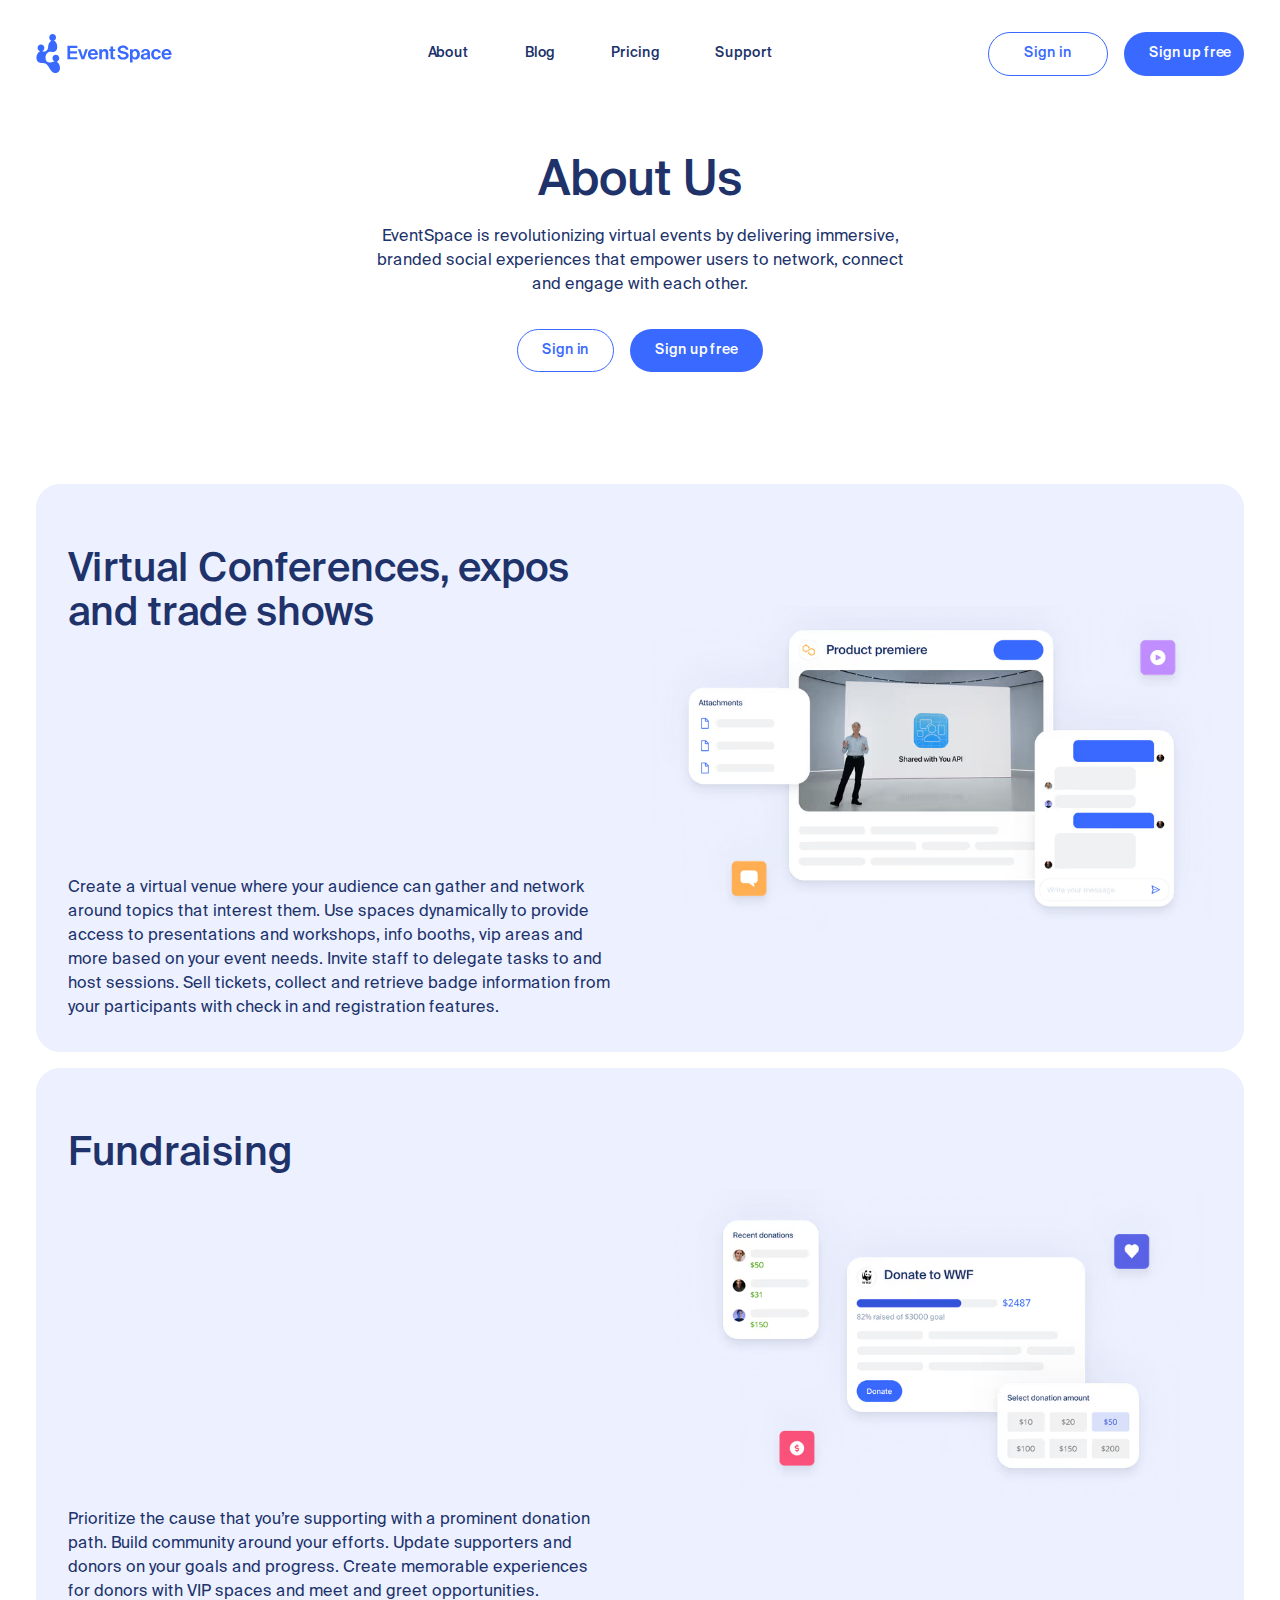
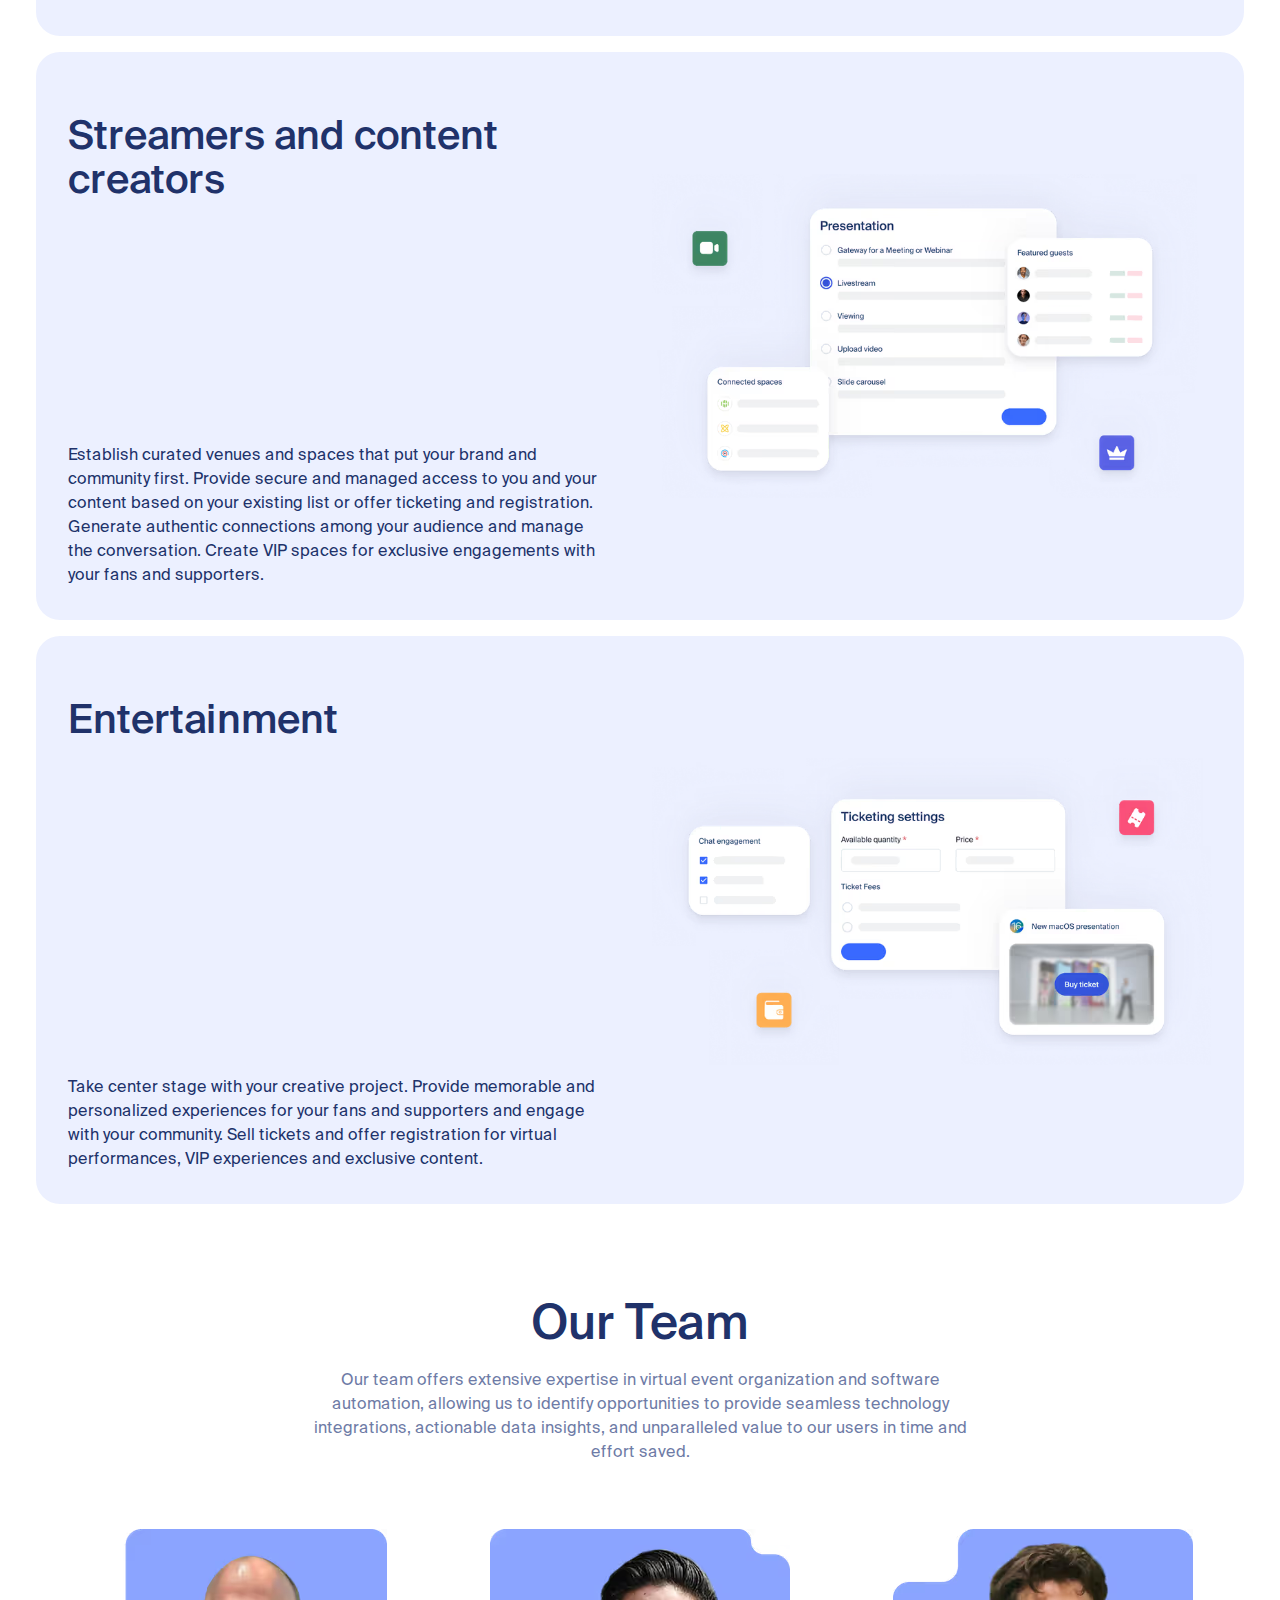
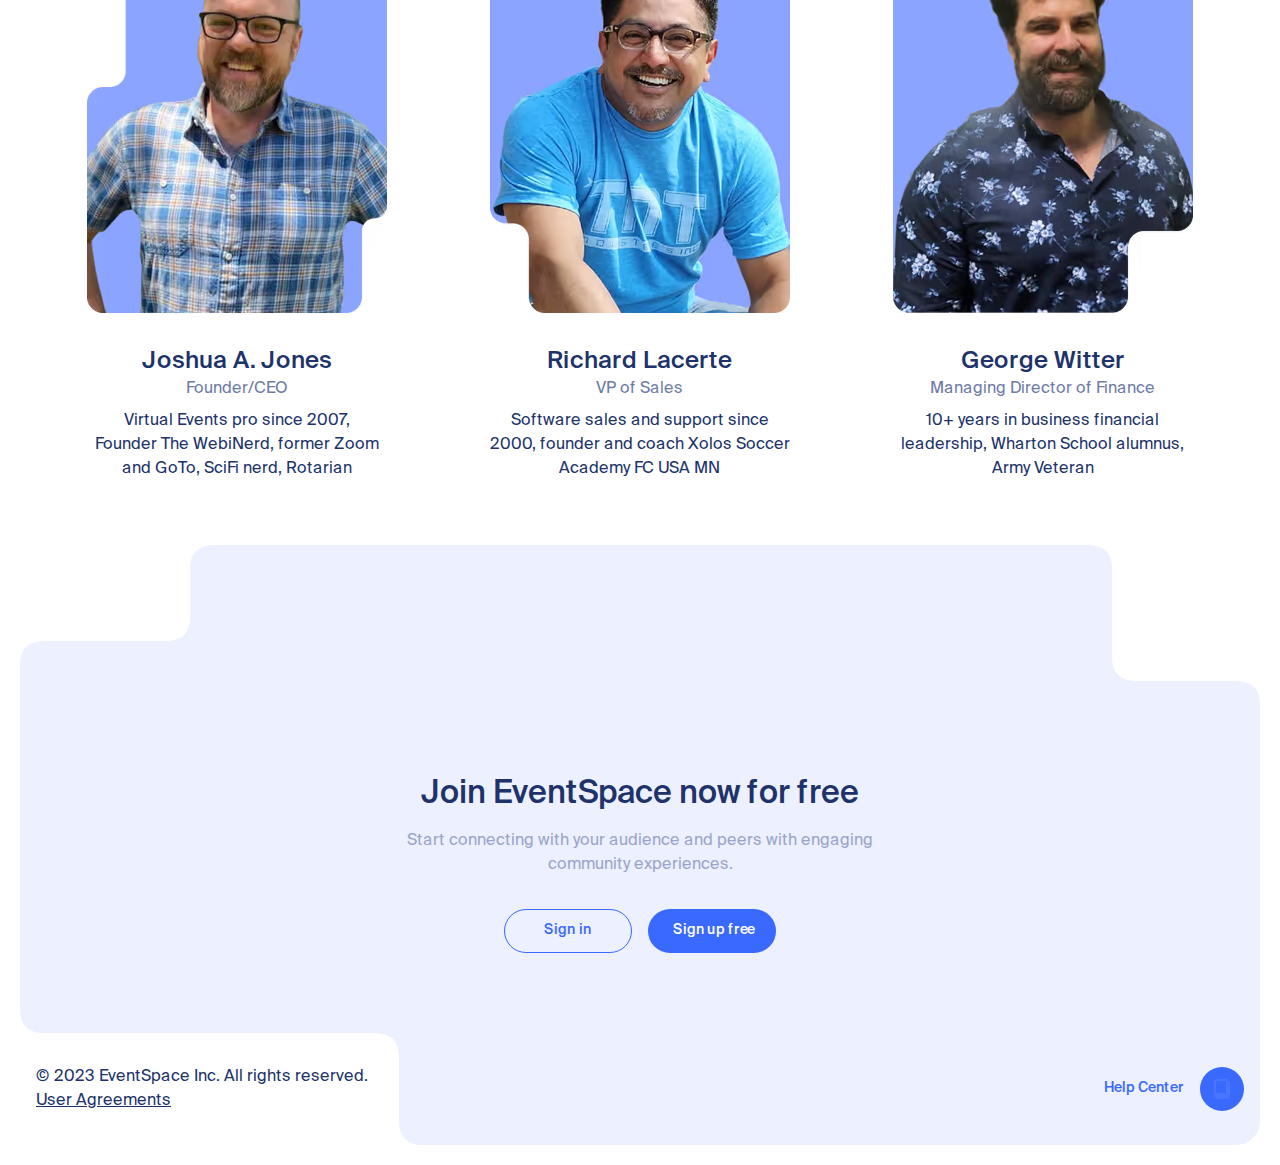
==== commit 6ba94380: "fixes" ====
--- a/about.html
+++ b/about.html
@@ -14,10 +14,10 @@
   <title>EventSpace</title>
 
   <link rel="icon" href="../assets/favicon-WJGPJQ6M.png"/>
-  <link rel="stylesheet" href="/style-PTSD5CK6.css">
+  <link rel="stylesheet" href="/style-VI2CCOOU.css">
 </head>
 <body>
-  <div class="md:p-5 md:pt-8"><div data-burger="true" class="fixed left-0 top-0 hidden h-full w-full flex-col overflow-auto bg-bg-white"><div class="flex shrink-0 items-center justify-between p-4"><img src="../assets/logo-blue-Y3JVB7RA.svg?url" alt="EventSpace" class="w-[8.5rem]"/><div class="cursor-pointer p-1" data-close-burger="true"><img src="../assets/close-5PEPI26M.svg?url" alt="Close menu" class="h-6 w-6"/></div></div><div class="flex grow flex-col items-center justify-center gap-12 px-4 py-10"><a href="/about" class="h3">About</a><a href="https://blog.eventspace.com/" class="h3">Blog</a><a href="/pricing" class="h3">Pricing</a><a href="https://support.eventspace.com/" class="h3">Support</a></div><div class="flex flex-col items-center gap-6 px-4 py-8"><div class="text-center"><div>© 2023 EventSpace Inc. All rights reserved.</div><a href="/termsofservice" class="link">User Agreements</a></div><a href="https://support.eventspace.com/" class="button group flex cursor-pointer items-center gap-4 text-accent hover:text-accent-hovered active:text-accent-pressed"><div>Help Center</div><div class="rounded-full p-3 bg-current"><svg xmlns="http://www.w3.org/2000/svg" fill="none" viewBox="0 0 20 20" class="h-5 w-5"><path fill="currentColor" stroke="#fff" stroke-width="0.1" d="M17.55 3.065a.55.55 0 0 0-1.101.002v14.867a.449.449 0 0 1-.45.445H5.002a1.445 1.445 0 0 1-1.449-1.437c0-.792.65-1.437 1.449-1.437h8.997c.853 0 1.548-.689 1.548-1.537V2.073c0-.848-.695-1.537-1.548-1.537H4.003c-.854 0-1.55.689-1.55 1.537V16.94c0 1.395 1.146 2.527 2.55 2.527h10.998c.853 0 1.549-.689 1.549-1.537V3.065Zm-13.997-.99v-.041a.45.45 0 0 1 .448-.405h9.998c.249 0 .45.201.45.446v11.893a.448.448 0 0 1-.45.445H5.002a2.55 2.55 0 0 0-1.449.449V2.075Zm1.449 14.321a.548.548 0 0 0-.55.546.55.55 0 0 0 .55.546H15c.304 0 .55-.245.55-.546a.55.55 0 0 0-.55-.546H5.002Z"></path><path fill="currentColor" d="M10.773 4.78a2.55 2.55 0 0 0-1.688-.616 2.56 2.56 0 0 0-1.687.615c-.472.413-.732.968-.732 1.562v.115a.12.12 0 0 0 .121.121h.726a.121.121 0 0 0 .12-.12V6.34c0-.666.652-1.21 1.452-1.21.8 0 1.452.544 1.452 1.21 0 .47-.333.902-.848 1.1A1.69 1.69 0 0 0 8.6 9.04v.325c0 .066.054.12.121.12h.726a.121.121 0 0 0 .12-.12v-.344a.73.73 0 0 1 .468-.677c.892-.343 1.468-1.13 1.468-2.004.002-.594-.258-1.149-.73-1.562ZM8.48 11.06a.605.605 0 1 0 1.21 0 .605.605 0 0 0-1.21 0Z"></path></svg></div></a></div></div><div class="flex items-center justify-between p-4 md:py-0"><a href="/" class="mr-10 shrink-0"><img src="../assets/logo-blue-Y3JVB7RA.svg?url" alt="EventSpace" class="w-[8.5rem]"/></a><div class="cursor-pointer p-1 md:hidden" data-open-burger="true"><svg xmlns="http://www.w3.org/2000/svg" fill="none" viewBox="0 0 24 24" class="h-6 w-6 text-text-accent"><path fill="currentColor" d="M21 4.5H3V6h18V4.5ZM21 18H3v1.5h18V18Zm0-6.75H3v1.5h18v-1.5Z"></path></svg></div><div class="m-auto hidden items-center gap-10 md:flex"><a href="/about" class="button block cursor-pointer p-2 transition-colors text-text-accent hover:text-text-accent-hovered">About</a><a href="https://blog.eventspace.com/" class="button block cursor-pointer p-2 transition-colors text-text-accent hover:text-text-accent-hovered">Blog</a><a href="/pricing" class="button block cursor-pointer p-2 transition-colors text-text-accent hover:text-text-accent-hovered">Pricing</a><a href="https://support.eventspace.com/" class="button block cursor-pointer p-2 transition-colors text-text-accent hover:text-text-accent-hovered">Support</a></div><div class="ml-auto hidden gap-4 sm:ml-0 md:flex"><a href="/auth/sign_in" class="button inline-block cursor-pointer whitespace-nowrap rounded-full border border-solid px-6 py-3 text-center transition-colors border-accent text-accent hover:bg-accent-hovered hover:text-text-contrast active:bg-accent-pressed w-[120px]"><span>Sign in</span></a><a href="/auth/sign_up" class="button inline-block cursor-pointer whitespace-nowrap rounded-full border border-solid px-6 py-3 text-center transition-colors border-transparent bg-accent text-text-contrast hover:bg-accent-hovered active:bg-accent-pressed w-[120px]"><span>Sign up free</span></a></div></div><div class="space-y-8 px-4 pb-16 pt-8 text-center sm:py-16 md:py-20"><div class="space-y-4"><h1 class="h1">About Us</h1><div class="mx-auto sm:w-[34.25rem]">EventSpace is revolutionizing virtual events by delivering immersive, branded social experiences that empower users to network, connect and engage with each other.</div></div><div><a href="/auth/sign_up" class="button inline-block w-fit cursor-pointer whitespace-nowrap rounded-full border border-solid px-6 py-3 text-center transition-colors border-transparent bg-accent text-text-contrast hover:bg-accent-hovered active:bg-accent-pressed"><span>Sign up free</span></a></div></div><div class="space-y-4 px-4 py-8 xl:mx-auto xl:w-[87.5rem]"><div class="space-y-8 rounded-3xl bg-bg-blue-light px-4 py-8 sm:px-8 md:flex md:h-[35.5rem] md:flex-row-reverse md:gap-10 lg:gap-[6.5rem]"><div class="shrink-0 text-center md:my-auto md:w-[35rem] lg:w-[50.875rem]"><picture><source srcSet="../assets/virtual-conferences.279-FMOMQBPJ.avif 1x, ../assets/virtual-conferences.558-NNTHJQ7J.avif 2x, ../assets/virtual-conferences.837-QXLJL27X.avif 3x" type="image/avif" media="(max-width: 375px)"/><source srcSet="../assets/virtual-conferences.486-77BATOR6.avif 1x, ../assets/virtual-conferences.972-Z3XENZNO.avif 2x, ../assets/virtual-conferences.1458-IPFZNBFU.avif 3x" type="image/avif" media="(max-width: 768px)"/><source srcSet="../assets/virtual-conferences.560-36K5W466.avif 1x, ../assets/virtual-conferences.1120-6AQBXK4I.avif 2x, ../assets/virtual-conferences.1680-POVPBU26.avif 3x" type="image/avif" media="(max-width: 1024px)"/><source srcSet="../assets/virtual-conferences.814-6KKA5YDS.avif 1x, ../assets/virtual-conferences.1628-VNLA4LV6.avif 2x, ../assets/virtual-conferences.2442-7APNI2KW.avif 3x" type="image/avif"/><img src="../assets/virtual-conferences-QKODFCLX.png" class="mx-auto" alt="Virtual Conferences"/></picture></div><div class="flex flex-col gap-4 md:justify-between"><div class="h2">Virtual Conferences, expos and trade shows</div><div>Create a virtual venue where your audience can gather and network around topics that interest them. Use spaces dynamically to provide access to presentations and workshops, info booths, vip areas and more based on your event needs. Invite staff to delegate tasks to and host sessions. Sell tickets, collect and retrieve badge information from your participants with check in and registration features.</div></div></div><div class="space-y-8 rounded-3xl bg-bg-blue-light px-4 py-8 sm:px-8 md:flex md:h-[35.5rem] md:flex-row-reverse md:gap-10 lg:gap-[6.5rem]"><div class="shrink-0 text-center md:my-auto md:w-[35rem] lg:w-[50.875rem]"><picture><source srcSet="../assets/fundraising.279-JCYKDOBV.avif 1x, ../assets/fundraising.558-ZRTCQG4Q.avif 2x, ../assets/fundraising.837-DC6Q6TWL.avif 3x" type="image/avif" media="(max-width: 375px)"/><source srcSet="../assets/fundraising.486-PKOJPRUC.avif 1x, ../assets/fundraising.972-DSVRCMXR.avif 2x, ../assets/fundraising.1458-R6MMAXSR.avif 3x" type="image/avif" media="(max-width: 768px)"/><source srcSet="../assets/fundraising.560-XRY7OMF5.avif 1x, ../assets/fundraising.1120-HYSKD5BC.avif 2x, ../assets/fundraising.1680-YE5GYWM7.avif 3x" type="image/avif" media="(max-width: 1024px)"/><source srcSet="../assets/fundraising.814-5SJB6SIP.avif 1x, ../assets/fundraising.1628-GIVNRDQL.avif 2x, ../assets/fundraising.2442-5PF47SGD.avif 3x" type="image/avif"/><img src="../assets/fundraising-ZGDCPFBB.png" class="mx-auto" alt="Fundraising"/></picture></div><div class="flex flex-col gap-4 md:justify-between"><div class="h2">Fundraising</div><div>Prioritize the cause that you’re supporting with a prominent donation path. Build community around your efforts. Update supporters and donors on your goals and progress. Create memorable experiences for donors with VIP spaces and meet and greet opportunities.</div></div></div><div class="space-y-8 rounded-3xl bg-bg-blue-light px-4 py-8 sm:px-8 md:flex md:h-[35.5rem] md:flex-row-reverse md:gap-10 lg:gap-[6.5rem]"><div class="shrink-0 text-center md:my-auto md:w-[35rem] lg:w-[50.875rem]"><picture><source srcSet="../assets/streamers.279-SJI274AC.avif 1x, ../assets/streamers.558-CYFZOTT3.avif 2x, ../assets/streamers.837-KX6FG77A.avif 3x" type="image/avif" media="(max-width: 375px)"/><source srcSet="../assets/streamers.486-HUJLG53Y.avif 1x, ../assets/streamers.972-CMNFFXRV.avif 2x, ../assets/streamers.1458-PNYXMYMW.avif 3x" type="image/avif" media="(max-width: 768px)"/><source srcSet="../assets/streamers.560-CNCTNYRS.avif 1x, ../assets/streamers.1120-VOK3AACA.avif 2x, ../assets/streamers.1680-5FRLAQNU.avif 3x" type="image/avif" media="(max-width: 1024px)"/><source srcSet="../assets/streamers.814-MHT5IWZ3.avif 1x, ../assets/streamers.1628-CODKCFNH.avif 2x, ../assets/streamers.2442-L4HZVKK3.avif 3x" type="image/avif"/><img src="../assets/streamers-ZDNQYFOJ.png" class="mx-auto" alt="Streaming"/></picture></div><div class="flex flex-col gap-4 md:justify-between"><div class="h2">Streamers and content creators</div><div>Establish curated venues and spaces that put your brand and community first. Provide secure and managed access to you and your content based on your existing list or offer ticketing and registration. Generate authentic connections among your audience and manage the conversation. Create VIP spaces for exclusive engagements with your fans and supporters.</div></div></div><div class="space-y-8 rounded-3xl bg-bg-blue-light px-4 py-8 sm:px-8 md:flex md:h-[35.5rem] md:flex-row-reverse md:gap-10 lg:gap-[6.5rem]"><div class="shrink-0 text-center md:my-auto md:w-[35rem] lg:w-[50.875rem]"><picture><source srcSet="../assets/entertainment.279-VDSVGUEZ.avif 1x, ../assets/entertainment.558-RCLOBSJV.avif 2x, ../assets/entertainment.837-MTHD4QXG.avif 3x" type="image/avif" media="(max-width: 375px)"/><source srcSet="../assets/entertainment.486-FEDD54AE.avif 1x, ../assets/entertainment.972-EQ3ZLJAQ.avif 2x, ../assets/entertainment.1458-SEE22WLC.avif 3x" type="image/avif" media="(max-width: 768px)"/><source srcSet="../assets/entertainment.560-TZ3BGNNR.avif 1x, ../assets/entertainment.1120-UHAJBNRT.avif 2x, ../assets/entertainment.1680-NBGCCMHH.avif 3x" type="image/avif" media="(max-width: 1024px)"/><source srcSet="../assets/entertainment.814-WFDBVTY6.avif 1x, ../assets/entertainment.1628-WANUEU4V.avif 2x, ../assets/entertainment.2442-A7Q3AHHC.avif 3x" type="image/avif"/><img src="../assets/entertainment-5IWMOPP3.png" class="mx-auto" alt="Entertiment"/></picture></div><div class="flex flex-col gap-4 md:justify-between"><div class="h2">Entertainment</div><div>Take center stage with your creative project. Provide memorable and personalized experiences for your fans and supporters and engage with your community. Sell tickets and offer registration for virtual performances, VIP experiences and exclusive content.</div></div></div></div><div class="space-y-16 px-4 py-16 text-center"><div class="space-y-4"><div class="h1">Our Team</div><div class="text-text-secondary sm:mx-auto sm:w-[32rem] md:w-[41.5rem]">Our team offers extensive expertise in virtual event organization and software automation, allowing us to identify opportunities to provide seamless technology integrations, actionable data insights, and unparalleled value to our users in time and effort saved.</div></div><div class="grid grid-cols-1 justify-items-center gap-y-16 sm:grid-cols-2 md:grid-cols-3 lg:mx-auto lg:w-[70.625rem]"><div class="w-[18.75rem] space-y-8"><picture><source srcSet="../assets/joshua.300-3TKVPWIY.avif 1x, ../assets/joshua.600-MDXGKTHE.avif 2x, ../assets/joshua.900-RPH3TLDS.avif 3x" type="image/avif"/><img src="../assets/joshua-B66NN7U6.png" class="mx-auto" alt="Joshua A. Jones"/></picture><div class="space-y-2"><div><h4 class="h4">Joshua A. Jones</h4><div class="text-text-secondary">Founder/CEO</div></div><div>Virtual Events pro since 2007,<br/>Founder The WebiNerd, former Zoom and GoTo, SciFi nerd, Rotarian</div></div></div><div class="w-[18.75rem] space-y-8"><picture><source srcSet="../assets/richard.300-JL3DYQXM.avif 1x, ../assets/richard.600-7BXYG2PL.avif 2x, ../assets/richard.900-XVVLNAPY.avif 3x" type="image/avif"/><img src="../assets/richard-NNV4VTQ3.png" class="mx-auto" alt="Richard Lacerte"/></picture><div class="space-y-2"><div><h4 class="h4">Richard Lacerte</h4><div class="text-text-secondary">VP of Sales</div></div><div>Software sales and support since 2000, founder and coach Xolos Soccer Academy FC USA MN</div></div></div><div class="w-[18.75rem] space-y-8 sm:col-span-2 md:col-span-1"><picture><source srcSet="../assets/george.300-HOEKPKIG.avif 1x, ../assets/george.600-UKU4PNK2.avif 2x, ../assets/george.900-2CBX3N4N.avif 3x" type="image/avif"/><img src="../assets/george-SSISWGYQ.png" class="mx-auto" alt="George Witter"/></picture><div class="space-y-2"><div><h4 class="h4">George Witter</h4><div class="text-text-secondary">Managing Director of Finance</div></div><div>10+ years in business financial leadership, Wharton School alumnus, Army Veteran</div></div></div></div></div><div class="relative bg-bg-blue-light md:rounded-3xl"><div class="relative h-[5.5rem] md:h-[9.4375rem]"><svg xmlns="http://www.w3.org/2000/svg" class="absolute left-0 top-0 h-[75px] w-[157px] md:hidden"><path fill="#fff" d="M 0 0 v 75 q 0 -24 24 -24 h 85 q 24 0 24 -24 v -3 q 0 -24 24 -24"></path></svg><svg xmlns="http://www.w3.org/2000/svg" class="absolute right-0 top-0 h-[75px] w-[77px] md:hidden"><path fill="#fff" d="M 0 0 q 24 0 24 24 v 3 q 0 24 24 24 h 5 q 24 0 24 24 V 0"></path></svg><svg xmlns="http://www.w3.org/2000/svg" class="absolute right-0 top-0 hidden h-[160px] w-[172px] md:block"><path fill="#fff" d="M 0 0 q 24 0 24 24 v 88 q 0 24 24 24 h 100 q 24 0 24 24 L 172 0"></path></svg><svg xmlns="http://www.w3.org/2000/svg" class="absolute left-0 top-0 hidden h-[120px] w-[194px] md:block"><path fill="#fff" d="M 0 0 v 120 q 0 -24 24 -24 h 122 q 24 0 24 -24 v -48 q 0 -24 24 -24"></path></svg></div><div class="relative z-10"><div class="flex flex-col items-center justify-center gap-8 px-4 py-16 md:py-20"><div class="flex flex-col items-center gap-4 text-center md:w-[32.25rem]"><div class="h2 md:h3 w-[17rem] md:w-fit">Join EventSpace now for free</div><div class="w-[21.4375rem] text-text-tertiary md:w-fit">Start connecting with your audience and peers with engaging community experiences.</div></div><div class="flex justify-center gap-4"><a href="/auth/sign_in" class="button inline-block cursor-pointer whitespace-nowrap rounded-full border border-solid px-6 py-3 text-center transition-colors border-accent text-accent hover:bg-accent-hovered hover:text-text-contrast active:bg-accent-pressed w-32"><span>Sign in</span></a><a href="/auth/sign_up" class="button inline-block cursor-pointer whitespace-nowrap rounded-full border border-solid px-6 py-3 text-center transition-colors border-transparent bg-accent text-text-contrast hover:bg-accent-hovered active:bg-accent-pressed w-32"><span>Sign up free</span></a></div></div><div class="flex flex-col items-center justify-between gap-6 px-4 py-8 md:flex-row"><div class="text-center md:text-left"><div>© 2023 EventSpace Inc. All rights reserved.</div><a href="/termsofservice" class="link">User Agreements</a></div><a href="https://support.eventspace.com/" class="button group flex cursor-pointer items-center gap-4 text-accent hover:text-accent-hovered active:text-accent-pressed"><div>Help Center</div><div class="rounded-full p-3 bg-current"><svg xmlns="http://www.w3.org/2000/svg" fill="none" viewBox="0 0 20 20" class="h-5 w-5"><path fill="currentColor" stroke="#fff" stroke-width="0.1" d="M17.55 3.065a.55.55 0 0 0-1.101.002v14.867a.449.449 0 0 1-.45.445H5.002a1.445 1.445 0 0 1-1.449-1.437c0-.792.65-1.437 1.449-1.437h8.997c.853 0 1.548-.689 1.548-1.537V2.073c0-.848-.695-1.537-1.548-1.537H4.003c-.854 0-1.55.689-1.55 1.537V16.94c0 1.395 1.146 2.527 2.55 2.527h10.998c.853 0 1.549-.689 1.549-1.537V3.065Zm-13.997-.99v-.041a.45.45 0 0 1 .448-.405h9.998c.249 0 .45.201.45.446v11.893a.448.448 0 0 1-.45.445H5.002a2.55 2.55 0 0 0-1.449.449V2.075Zm1.449 14.321a.548.548 0 0 0-.55.546.55.55 0 0 0 .55.546H15c.304 0 .55-.245.55-.546a.55.55 0 0 0-.55-.546H5.002Z"></path><path fill="currentColor" d="M10.773 4.78a2.55 2.55 0 0 0-1.688-.616 2.56 2.56 0 0 0-1.687.615c-.472.413-.732.968-.732 1.562v.115a.12.12 0 0 0 .121.121h.726a.121.121 0 0 0 .12-.12V6.34c0-.666.652-1.21 1.452-1.21.8 0 1.452.544 1.452 1.21 0 .47-.333.902-.848 1.1A1.69 1.69 0 0 0 8.6 9.04v.325c0 .066.054.12.121.12h.726a.121.121 0 0 0 .12-.12v-.344a.73.73 0 0 1 .468-.677c.892-.343 1.468-1.13 1.468-2.004.002-.594-.258-1.149-.73-1.562ZM8.48 11.06a.605.605 0 1 0 1.21 0 .605.605 0 0 0-1.21 0Z"></path></svg></div></a></div></div><svg xmlns="http://www.w3.org/2000/svg" class="absolute bottom-0 left-0 hidden h-[136px] w-[403px] md:block"><path fill="#fff" d="M 0 0 q 0 24 24 24 h 331 q 24 0 24 24 v 64 q 0 24 24 24 L 0 136"></path></svg></div></div>
+  <div class="md:p-5 md:pt-8"><div data-burger="true" class="fixed left-0 top-0 hidden h-full w-full flex-col overflow-auto bg-bg-white"><div class="flex shrink-0 items-center justify-between p-4"><img src="../assets/logo-blue-Y3JVB7RA.svg?url" alt="EventSpace" class="w-[8.5rem]"/><div class="cursor-pointer p-1" data-close-burger="true"><img src="../assets/close-5PEPI26M.svg?url" alt="Close menu" class="h-6 w-6"/></div></div><div class="flex grow flex-col items-center justify-center gap-12 px-4 py-10"><a href="/about" class="h3">About</a><a href="https://blog.eventspace.com/" class="h3">Blog</a><a href="/pricing" class="h3">Pricing</a><a href="https://support.eventspace.com/" class="h3">Support</a></div><div class="flex flex-col items-center gap-6 px-4 py-8"><div class="text-center"><div>© 2023 EventSpace Inc. All rights reserved.</div><a href="/termsofservice" class="link">User Agreements</a></div><a href="https://support.eventspace.com/" class="button group flex cursor-pointer items-center gap-4 text-accent hover:text-accent-hovered active:text-accent-pressed"><div>Help Center</div><div class="rounded-full p-3 bg-current"><svg xmlns="http://www.w3.org/2000/svg" fill="none" viewBox="0 0 20 20" class="h-5 w-5"><path fill="currentColor" stroke="#fff" stroke-width="0.1" d="M17.55 3.065a.55.55 0 0 0-1.101.002v14.867a.449.449 0 0 1-.45.445H5.002a1.445 1.445 0 0 1-1.449-1.437c0-.792.65-1.437 1.449-1.437h8.997c.853 0 1.548-.689 1.548-1.537V2.073c0-.848-.695-1.537-1.548-1.537H4.003c-.854 0-1.55.689-1.55 1.537V16.94c0 1.395 1.146 2.527 2.55 2.527h10.998c.853 0 1.549-.689 1.549-1.537V3.065Zm-13.997-.99v-.041a.45.45 0 0 1 .448-.405h9.998c.249 0 .45.201.45.446v11.893a.448.448 0 0 1-.45.445H5.002a2.55 2.55 0 0 0-1.449.449V2.075Zm1.449 14.321a.548.548 0 0 0-.55.546.55.55 0 0 0 .55.546H15c.304 0 .55-.245.55-.546a.55.55 0 0 0-.55-.546H5.002Z"></path><path fill="currentColor" d="M10.773 4.78a2.55 2.55 0 0 0-1.688-.616 2.56 2.56 0 0 0-1.687.615c-.472.413-.732.968-.732 1.562v.115a.12.12 0 0 0 .121.121h.726a.121.121 0 0 0 .12-.12V6.34c0-.666.652-1.21 1.452-1.21.8 0 1.452.544 1.452 1.21 0 .47-.333.902-.848 1.1A1.69 1.69 0 0 0 8.6 9.04v.325c0 .066.054.12.121.12h.726a.121.121 0 0 0 .12-.12v-.344a.73.73 0 0 1 .468-.677c.892-.343 1.468-1.13 1.468-2.004.002-.594-.258-1.149-.73-1.562ZM8.48 11.06a.605.605 0 1 0 1.21 0 .605.605 0 0 0-1.21 0Z"></path></svg></div></a></div></div><div class="flex items-center justify-between p-4 md:py-0"><a href="/" class="mr-10 shrink-0"><img src="../assets/logo-blue-Y3JVB7RA.svg?url" alt="EventSpace" class="w-[8.5rem]"/></a><div class="cursor-pointer p-1 md:hidden" data-open-burger="true"><svg xmlns="http://www.w3.org/2000/svg" fill="none" viewBox="0 0 24 24" class="h-6 w-6 text-text-accent"><path fill="currentColor" d="M21 4.5H3V6h18V4.5ZM21 18H3v1.5h18V18Zm0-6.75H3v1.5h18v-1.5Z"></path></svg></div><div class="m-auto hidden items-center gap-10 md:flex"><a href="/about" class="button block cursor-pointer p-2 transition-colors text-text-accent hover:text-text-accent-hovered">About</a><a href="https://blog.eventspace.com/" class="button block cursor-pointer p-2 transition-colors text-text-accent hover:text-text-accent-hovered">Blog</a><a href="/pricing" class="button block cursor-pointer p-2 transition-colors text-text-accent hover:text-text-accent-hovered">Pricing</a><a href="https://support.eventspace.com/" class="button block cursor-pointer p-2 transition-colors text-text-accent hover:text-text-accent-hovered">Support</a></div><div class="ml-auto hidden gap-4 sm:ml-0 md:flex"><a href="/auth/sign_in" class="button inline-block cursor-pointer whitespace-nowrap rounded-full border border-solid px-6 py-3 text-center transition-colors border-accent text-accent hover:bg-accent-hovered hover:text-text-contrast active:bg-accent-pressed w-[120px]"><span>Sign in</span></a><a href="/auth/sign_up" class="button inline-block cursor-pointer whitespace-nowrap rounded-full border border-solid px-6 py-3 text-center transition-colors border-transparent bg-accent text-text-contrast hover:bg-accent-hovered active:bg-accent-pressed w-[120px]"><span>Sign up free</span></a></div></div><div class="space-y-8 px-4 pb-16 pt-8 text-center sm:py-16 md:py-20"><div class="space-y-4"><h1 class="h1">About Us</h1><div class="mx-auto sm:w-[34.25rem]">EventSpace is revolutionizing virtual events by delivering immersive, branded social experiences that empower users to network, connect and engage with each other.</div></div><div class="space-x-4"><a href="/auth/sign_in" class="button inline-block w-fit cursor-pointer whitespace-nowrap rounded-full border border-solid px-6 py-3 text-center transition-colors border-accent text-accent hover:bg-accent-hovered hover:text-text-contrast active:bg-accent-pressed"><span>Sign in</span></a><a href="/auth/sign_up" class="button inline-block w-fit cursor-pointer whitespace-nowrap rounded-full border border-solid px-6 py-3 text-center transition-colors border-transparent bg-accent text-text-contrast hover:bg-accent-hovered active:bg-accent-pressed"><span>Sign up free</span></a></div></div><div class="space-y-4 px-4 py-8 xl:mx-auto xl:w-[87.5rem]"><div class="space-y-8 rounded-3xl bg-bg-blue-light px-4 py-8 sm:px-8 md:flex md:h-[35.5rem] md:flex-row-reverse md:gap-10 lg:gap-[6.5rem]"><div class="shrink-0 text-center md:my-auto md:w-[35rem] lg:w-[50.875rem]"><picture><source srcSet="../assets/virtual-conferences.279-FMOMQBPJ.avif 1x, ../assets/virtual-conferences.558-NNTHJQ7J.avif 2x, ../assets/virtual-conferences.837-QXLJL27X.avif 3x" type="image/avif" media="(max-width: 375px)"/><source srcSet="../assets/virtual-conferences.486-77BATOR6.avif 1x, ../assets/virtual-conferences.972-Z3XENZNO.avif 2x, ../assets/virtual-conferences.1458-IPFZNBFU.avif 3x" type="image/avif" media="(max-width: 768px)"/><source srcSet="../assets/virtual-conferences.560-36K5W466.avif 1x, ../assets/virtual-conferences.1120-6AQBXK4I.avif 2x, ../assets/virtual-conferences.1680-POVPBU26.avif 3x" type="image/avif" media="(max-width: 1024px)"/><source srcSet="../assets/virtual-conferences.814-6KKA5YDS.avif 1x, ../assets/virtual-conferences.1628-VNLA4LV6.avif 2x, ../assets/virtual-conferences.2442-7APNI2KW.avif 3x" type="image/avif"/><img src="../assets/virtual-conferences-QKODFCLX.png" class="mx-auto" alt="Virtual Conferences"/></picture></div><div class="flex flex-col gap-4 md:justify-between"><div class="h2">Virtual Conferences, expos and trade shows</div><div>Create a virtual venue where your audience can gather and network around topics that interest them. Use spaces dynamically to provide access to presentations and workshops, info booths, vip areas and more based on your event needs. Invite staff to delegate tasks to and host sessions. Sell tickets, collect and retrieve badge information from your participants with check in and registration features.</div></div></div><div class="space-y-8 rounded-3xl bg-bg-blue-light px-4 py-8 sm:px-8 md:flex md:h-[35.5rem] md:flex-row-reverse md:gap-10 lg:gap-[6.5rem]"><div class="shrink-0 text-center md:my-auto md:w-[35rem] lg:w-[50.875rem]"><picture><source srcSet="../assets/fundraising.279-JCYKDOBV.avif 1x, ../assets/fundraising.558-ZRTCQG4Q.avif 2x, ../assets/fundraising.837-DC6Q6TWL.avif 3x" type="image/avif" media="(max-width: 375px)"/><source srcSet="../assets/fundraising.486-PKOJPRUC.avif 1x, ../assets/fundraising.972-DSVRCMXR.avif 2x, ../assets/fundraising.1458-R6MMAXSR.avif 3x" type="image/avif" media="(max-width: 768px)"/><source srcSet="../assets/fundraising.560-XRY7OMF5.avif 1x, ../assets/fundraising.1120-HYSKD5BC.avif 2x, ../assets/fundraising.1680-YE5GYWM7.avif 3x" type="image/avif" media="(max-width: 1024px)"/><source srcSet="../assets/fundraising.814-5SJB6SIP.avif 1x, ../assets/fundraising.1628-GIVNRDQL.avif 2x, ../assets/fundraising.2442-5PF47SGD.avif 3x" type="image/avif"/><img src="../assets/fundraising-ZGDCPFBB.png" class="mx-auto" alt="Fundraising"/></picture></div><div class="flex flex-col gap-4 md:justify-between"><div class="h2">Fundraising</div><div>Prioritize the cause that you’re supporting with a prominent donation path. Build community around your efforts. Update supporters and donors on your goals and progress. Create memorable experiences for donors with VIP spaces and meet and greet opportunities.</div></div></div><div class="space-y-8 rounded-3xl bg-bg-blue-light px-4 py-8 sm:px-8 md:flex md:h-[35.5rem] md:flex-row-reverse md:gap-10 lg:gap-[6.5rem]"><div class="shrink-0 text-center md:my-auto md:w-[35rem] lg:w-[50.875rem]"><picture><source srcSet="../assets/streamers.279-SJI274AC.avif 1x, ../assets/streamers.558-CYFZOTT3.avif 2x, ../assets/streamers.837-KX6FG77A.avif 3x" type="image/avif" media="(max-width: 375px)"/><source srcSet="../assets/streamers.486-HUJLG53Y.avif 1x, ../assets/streamers.972-CMNFFXRV.avif 2x, ../assets/streamers.1458-PNYXMYMW.avif 3x" type="image/avif" media="(max-width: 768px)"/><source srcSet="../assets/streamers.560-CNCTNYRS.avif 1x, ../assets/streamers.1120-VOK3AACA.avif 2x, ../assets/streamers.1680-5FRLAQNU.avif 3x" type="image/avif" media="(max-width: 1024px)"/><source srcSet="../assets/streamers.814-MHT5IWZ3.avif 1x, ../assets/streamers.1628-CODKCFNH.avif 2x, ../assets/streamers.2442-L4HZVKK3.avif 3x" type="image/avif"/><img src="../assets/streamers-ZDNQYFOJ.png" class="mx-auto" alt="Streaming"/></picture></div><div class="flex flex-col gap-4 md:justify-between"><div class="h2">Streamers and content creators</div><div>Establish curated venues and spaces that put your brand and community first. Provide secure and managed access to you and your content based on your existing list or offer ticketing and registration. Generate authentic connections among your audience and manage the conversation. Create VIP spaces for exclusive engagements with your fans and supporters.</div></div></div><div class="space-y-8 rounded-3xl bg-bg-blue-light px-4 py-8 sm:px-8 md:flex md:h-[35.5rem] md:flex-row-reverse md:gap-10 lg:gap-[6.5rem]"><div class="shrink-0 text-center md:my-auto md:w-[35rem] lg:w-[50.875rem]"><picture><source srcSet="../assets/entertainment.279-VDSVGUEZ.avif 1x, ../assets/entertainment.558-RCLOBSJV.avif 2x, ../assets/entertainment.837-MTHD4QXG.avif 3x" type="image/avif" media="(max-width: 375px)"/><source srcSet="../assets/entertainment.486-FEDD54AE.avif 1x, ../assets/entertainment.972-EQ3ZLJAQ.avif 2x, ../assets/entertainment.1458-SEE22WLC.avif 3x" type="image/avif" media="(max-width: 768px)"/><source srcSet="../assets/entertainment.560-TZ3BGNNR.avif 1x, ../assets/entertainment.1120-UHAJBNRT.avif 2x, ../assets/entertainment.1680-NBGCCMHH.avif 3x" type="image/avif" media="(max-width: 1024px)"/><source srcSet="../assets/entertainment.814-WFDBVTY6.avif 1x, ../assets/entertainment.1628-WANUEU4V.avif 2x, ../assets/entertainment.2442-A7Q3AHHC.avif 3x" type="image/avif"/><img src="../assets/entertainment-5IWMOPP3.png" class="mx-auto" alt="Entertiment"/></picture></div><div class="flex flex-col gap-4 md:justify-between"><div class="h2">Entertainment</div><div>Take center stage with your creative project. Provide memorable and personalized experiences for your fans and supporters and engage with your community. Sell tickets and offer registration for virtual performances, VIP experiences and exclusive content.</div></div></div></div><div class="space-y-16 px-4 py-16 text-center"><div class="space-y-4"><div class="h1">Our Team</div><div class="text-text-secondary sm:mx-auto sm:w-[32rem] md:w-[41.5rem]">Our team offers extensive expertise in virtual event organization and software automation, allowing us to identify opportunities to provide seamless technology integrations, actionable data insights, and unparalleled value to our users in time and effort saved.</div></div><div class="grid grid-cols-1 justify-items-center gap-y-16 sm:grid-cols-2 md:grid-cols-3 lg:mx-auto lg:w-[70.625rem]"><div class="w-[18.75rem] space-y-8"><picture><source srcSet="../assets/joshua.300-3TKVPWIY.avif 1x, ../assets/joshua.600-MDXGKTHE.avif 2x, ../assets/joshua.900-RPH3TLDS.avif 3x" type="image/avif"/><img src="../assets/joshua-B66NN7U6.png" class="mx-auto" alt="Joshua A. Jones"/></picture><div class="space-y-2"><div><h4 class="h4">Joshua A. Jones</h4><div class="text-text-secondary">Founder/CEO</div></div><div>Virtual Events pro since 2007,<br/>Founder The WebiNerd, former Zoom and GoTo, SciFi nerd, Rotarian</div></div></div><div class="w-[18.75rem] space-y-8"><picture><source srcSet="../assets/richard.300-JL3DYQXM.avif 1x, ../assets/richard.600-7BXYG2PL.avif 2x, ../assets/richard.900-XVVLNAPY.avif 3x" type="image/avif"/><img src="../assets/richard-NNV4VTQ3.png" class="mx-auto" alt="Richard Lacerte"/></picture><div class="space-y-2"><div><h4 class="h4">Richard Lacerte</h4><div class="text-text-secondary">VP of Sales</div></div><div>Software sales and support since 2000, founder and coach Xolos Soccer Academy FC USA MN</div></div></div><div class="w-[18.75rem] space-y-8 sm:col-span-2 md:col-span-1"><picture><source srcSet="../assets/george.300-HOEKPKIG.avif 1x, ../assets/george.600-UKU4PNK2.avif 2x, ../assets/george.900-2CBX3N4N.avif 3x" type="image/avif"/><img src="../assets/george-SSISWGYQ.png" class="mx-auto" alt="George Witter"/></picture><div class="space-y-2"><div><h4 class="h4">George Witter</h4><div class="text-text-secondary">Managing Director of Finance</div></div><div>10+ years in business financial leadership, Wharton School alumnus, Army Veteran</div></div></div></div></div><div class="relative bg-bg-blue-light md:rounded-3xl"><div class="relative h-[5.5rem] md:h-[9.4375rem]"><svg xmlns="http://www.w3.org/2000/svg" class="absolute left-0 top-0 h-[75px] w-[157px] md:hidden"><path fill="#fff" d="M 0 0 v 75 q 0 -24 24 -24 h 85 q 24 0 24 -24 v -3 q 0 -24 24 -24"></path></svg><svg xmlns="http://www.w3.org/2000/svg" class="absolute right-0 top-0 h-[75px] w-[77px] md:hidden"><path fill="#fff" d="M 0 0 q 24 0 24 24 v 3 q 0 24 24 24 h 5 q 24 0 24 24 V 0"></path></svg><svg xmlns="http://www.w3.org/2000/svg" class="absolute right-0 top-0 hidden h-[160px] w-[172px] md:block"><path fill="#fff" d="M 0 0 q 24 0 24 24 v 88 q 0 24 24 24 h 100 q 24 0 24 24 L 172 0"></path></svg><svg xmlns="http://www.w3.org/2000/svg" class="absolute left-0 top-0 hidden h-[120px] w-[194px] md:block"><path fill="#fff" d="M 0 0 v 120 q 0 -24 24 -24 h 122 q 24 0 24 -24 v -48 q 0 -24 24 -24"></path></svg></div><div class="relative z-10"><div class="flex flex-col items-center justify-center gap-8 px-4 py-16 md:py-20"><div class="flex flex-col items-center gap-4 text-center md:w-[32.25rem]"><div class="h2 md:h3 w-[17rem] md:w-fit">Join EventSpace now for free</div><div class="w-[21.4375rem] text-text-tertiary md:w-fit">Start connecting with your audience and peers with engaging community experiences.</div></div><div class="flex justify-center gap-4"><a href="/auth/sign_in" class="button inline-block cursor-pointer whitespace-nowrap rounded-full border border-solid px-6 py-3 text-center transition-colors border-accent text-accent hover:bg-accent-hovered hover:text-text-contrast active:bg-accent-pressed w-32"><span>Sign in</span></a><a href="/auth/sign_up" class="button inline-block cursor-pointer whitespace-nowrap rounded-full border border-solid px-6 py-3 text-center transition-colors border-transparent bg-accent text-text-contrast hover:bg-accent-hovered active:bg-accent-pressed w-32"><span>Sign up free</span></a></div></div><div class="flex flex-col items-center justify-between gap-6 px-4 py-8 md:flex-row"><div class="text-center md:text-left"><div>© 2023 EventSpace Inc. All rights reserved.</div><a href="/termsofservice" class="link">User Agreements</a></div><a href="https://support.eventspace.com/" class="button group flex cursor-pointer items-center gap-4 text-accent hover:text-accent-hovered active:text-accent-pressed"><div>Help Center</div><div class="rounded-full p-3 bg-current"><svg xmlns="http://www.w3.org/2000/svg" fill="none" viewBox="0 0 20 20" class="h-5 w-5"><path fill="currentColor" stroke="#fff" stroke-width="0.1" d="M17.55 3.065a.55.55 0 0 0-1.101.002v14.867a.449.449 0 0 1-.45.445H5.002a1.445 1.445 0 0 1-1.449-1.437c0-.792.65-1.437 1.449-1.437h8.997c.853 0 1.548-.689 1.548-1.537V2.073c0-.848-.695-1.537-1.548-1.537H4.003c-.854 0-1.55.689-1.55 1.537V16.94c0 1.395 1.146 2.527 2.55 2.527h10.998c.853 0 1.549-.689 1.549-1.537V3.065Zm-13.997-.99v-.041a.45.45 0 0 1 .448-.405h9.998c.249 0 .45.201.45.446v11.893a.448.448 0 0 1-.45.445H5.002a2.55 2.55 0 0 0-1.449.449V2.075Zm1.449 14.321a.548.548 0 0 0-.55.546.55.55 0 0 0 .55.546H15c.304 0 .55-.245.55-.546a.55.55 0 0 0-.55-.546H5.002Z"></path><path fill="currentColor" d="M10.773 4.78a2.55 2.55 0 0 0-1.688-.616 2.56 2.56 0 0 0-1.687.615c-.472.413-.732.968-.732 1.562v.115a.12.12 0 0 0 .121.121h.726a.121.121 0 0 0 .12-.12V6.34c0-.666.652-1.21 1.452-1.21.8 0 1.452.544 1.452 1.21 0 .47-.333.902-.848 1.1A1.69 1.69 0 0 0 8.6 9.04v.325c0 .066.054.12.121.12h.726a.121.121 0 0 0 .12-.12v-.344a.73.73 0 0 1 .468-.677c.892-.343 1.468-1.13 1.468-2.004.002-.594-.258-1.149-.73-1.562ZM8.48 11.06a.605.605 0 1 0 1.21 0 .605.605 0 0 0-1.21 0Z"></path></svg></div></a></div></div><svg xmlns="http://www.w3.org/2000/svg" class="absolute bottom-0 left-0 hidden h-[136px] w-[403px] md:block"><path fill="#fff" d="M 0 0 q 0 24 24 24 h 331 q 24 0 24 24 v 64 q 0 24 24 24 L 0 136"></path></svg></div></div>
   <script src="/core-5ULJGSLY.js"></script>
   
 </body>
--- a/style-VI2CCOOU.css
+++ b/style-VI2CCOOU.css
@@ -0,0 +1,1225 @@
+/* src/style.css */
+@font-face {
+  font-family: "SuisseIntl";
+  font-weight: 400;
+  src: url(./assets/SuisseIntl-Regular-HW4ZWWRT.woff2);
+}
+@font-face {
+  font-family: "SuisseIntl";
+  font-weight: 500;
+  src: url(./assets/SuisseIntl-Medium-ER6Q7K6V.woff2);
+}
+*,
+::before,
+::after {
+  box-sizing: border-box;
+  border-width: 0;
+  border-style: solid;
+  border-color: currentColor;
+}
+::before,
+::after {
+  --tw-content: "";
+}
+html {
+  line-height: 1.5;
+  -webkit-text-size-adjust: 100%;
+  -moz-tab-size: 4;
+  -o-tab-size: 4;
+  tab-size: 4;
+  font-family:
+    ui-sans-serif,
+    system-ui,
+    -apple-system,
+    BlinkMacSystemFont,
+    "Segoe UI",
+    Roboto,
+    "Helvetica Neue",
+    Arial,
+    "Noto Sans",
+    sans-serif,
+    "Apple Color Emoji",
+    "Segoe UI Emoji",
+    "Segoe UI Symbol",
+    "Noto Color Emoji";
+  font-feature-settings: normal;
+  font-variation-settings: normal;
+}
+body {
+  margin: 0;
+  line-height: inherit;
+}
+hr {
+  height: 0;
+  color: inherit;
+  border-top-width: 1px;
+}
+abbr:where([title]) {
+  -webkit-text-decoration: underline dotted;
+  text-decoration: underline dotted;
+}
+h1,
+h2,
+h3,
+h4,
+h5,
+h6 {
+  font-size: inherit;
+  font-weight: inherit;
+}
+a {
+  color: inherit;
+  text-decoration: inherit;
+}
+b,
+strong {
+  font-weight: bolder;
+}
+code,
+kbd,
+samp,
+pre {
+  font-family:
+    ui-monospace,
+    SFMono-Regular,
+    Menlo,
+    Monaco,
+    Consolas,
+    "Liberation Mono",
+    "Courier New",
+    monospace;
+  font-size: 1em;
+}
+small {
+  font-size: 80%;
+}
+sub,
+sup {
+  font-size: 75%;
+  line-height: 0;
+  position: relative;
+  vertical-align: baseline;
+}
+sub {
+  bottom: -0.25em;
+}
+sup {
+  top: -0.5em;
+}
+table {
+  text-indent: 0;
+  border-color: inherit;
+  border-collapse: collapse;
+}
+button,
+input,
+optgroup,
+select,
+textarea {
+  font-family: inherit;
+  font-size: 100%;
+  font-weight: inherit;
+  line-height: inherit;
+  color: inherit;
+  margin: 0;
+  padding: 0;
+}
+button,
+select {
+  text-transform: none;
+}
+button,
+[type=button],
+[type=reset],
+[type=submit] {
+  -webkit-appearance: button;
+  background-color: transparent;
+  background-image: none;
+}
+:-moz-focusring {
+  outline: auto;
+}
+:-moz-ui-invalid {
+  box-shadow: none;
+}
+progress {
+  vertical-align: baseline;
+}
+::-webkit-inner-spin-button,
+::-webkit-outer-spin-button {
+  height: auto;
+}
+[type=search] {
+  -webkit-appearance: textfield;
+  outline-offset: -2px;
+}
+::-webkit-search-decoration {
+  -webkit-appearance: none;
+}
+::-webkit-file-upload-button {
+  -webkit-appearance: button;
+  font: inherit;
+}
+summary {
+  display: list-item;
+}
+blockquote,
+dl,
+dd,
+h1,
+h2,
+h3,
+h4,
+h5,
+h6,
+hr,
+figure,
+p,
+pre {
+  margin: 0;
+}
+fieldset {
+  margin: 0;
+  padding: 0;
+}
+legend {
+  padding: 0;
+}
+ol,
+ul,
+menu {
+  list-style: none;
+  margin: 0;
+  padding: 0;
+}
+textarea {
+  resize: vertical;
+}
+input::-moz-placeholder,
+textarea::-moz-placeholder {
+  opacity: 1;
+  color: #9ca3af;
+}
+input::placeholder,
+textarea::placeholder {
+  opacity: 1;
+  color: #9ca3af;
+}
+button,
+[role=button] {
+  cursor: pointer;
+}
+:disabled {
+  cursor: default;
+}
+img,
+svg,
+video,
+canvas,
+audio,
+iframe,
+embed,
+object {
+  display: block;
+  vertical-align: middle;
+}
+img,
+video {
+  max-width: 100%;
+  height: auto;
+}
+[hidden] {
+  display: none;
+}
+html {
+  font-size: 16px;
+}
+body {
+  font-family: "SuisseIntl", sans-serif;
+  font-size: 1rem;
+  font-weight: 400;
+  line-height: 1.5rem;
+  --tw-text-opacity: 1;
+  color: rgb(32 50 106 / var(--tw-text-opacity));
+}
+.h1,
+.h2,
+.h3,
+.h4 {
+  font-weight: 500;
+}
+.h1 {
+  font-size: 2rem;
+  line-height: 2.3125rem;
+}
+@media (min-width: 1024px) {
+  .h1 {
+    font-size: 3rem;
+    line-height: 3.3125rem;
+  }
+}
+.h2 {
+  font-size: 1.75rem;
+  line-height: 2.125rem;
+}
+@media (min-width: 1024px) {
+  .h2 {
+    font-size: 2.5rem;
+    line-height: 2.75rem;
+  }
+}
+.h3 {
+  font-size: 1.25rem;
+  line-height: 1.625rem;
+}
+@media (min-width: 1024px) {
+  .h3 {
+    font-size: 2rem;
+    line-height: 2.3125rem;
+  }
+}
+.h4 {
+  font-size: 1.125rem;
+  line-height: 1.5625rem;
+}
+@media (min-width: 1024px) {
+  .h4 {
+    font-size: 1.5rem;
+    line-height: 2rem;
+  }
+}
+.link {
+  text-decoration-line: underline;
+}
+*,
+::before,
+::after {
+  --tw-border-spacing-x: 0;
+  --tw-border-spacing-y: 0;
+  --tw-translate-x: 0;
+  --tw-translate-y: 0;
+  --tw-rotate: 0;
+  --tw-skew-x: 0;
+  --tw-skew-y: 0;
+  --tw-scale-x: 1;
+  --tw-scale-y: 1;
+  --tw-pan-x: ;
+  --tw-pan-y: ;
+  --tw-pinch-zoom: ;
+  --tw-scroll-snap-strictness: proximity;
+  --tw-gradient-from-position: ;
+  --tw-gradient-via-position: ;
+  --tw-gradient-to-position: ;
+  --tw-ordinal: ;
+  --tw-slashed-zero: ;
+  --tw-numeric-figure: ;
+  --tw-numeric-spacing: ;
+  --tw-numeric-fraction: ;
+  --tw-ring-inset: ;
+  --tw-ring-offset-width: 0px;
+  --tw-ring-offset-color: #fff;
+  --tw-ring-color: rgb(59 130 246 / 0.5);
+  --tw-ring-offset-shadow: 0 0 #0000;
+  --tw-ring-shadow: 0 0 #0000;
+  --tw-shadow: 0 0 #0000;
+  --tw-shadow-colored: 0 0 #0000;
+  --tw-blur: ;
+  --tw-brightness: ;
+  --tw-contrast: ;
+  --tw-grayscale: ;
+  --tw-hue-rotate: ;
+  --tw-invert: ;
+  --tw-saturate: ;
+  --tw-sepia: ;
+  --tw-drop-shadow: ;
+  --tw-backdrop-blur: ;
+  --tw-backdrop-brightness: ;
+  --tw-backdrop-contrast: ;
+  --tw-backdrop-grayscale: ;
+  --tw-backdrop-hue-rotate: ;
+  --tw-backdrop-invert: ;
+  --tw-backdrop-opacity: ;
+  --tw-backdrop-saturate: ;
+  --tw-backdrop-sepia: ;
+}
+::backdrop {
+  --tw-border-spacing-x: 0;
+  --tw-border-spacing-y: 0;
+  --tw-translate-x: 0;
+  --tw-translate-y: 0;
+  --tw-rotate: 0;
+  --tw-skew-x: 0;
+  --tw-skew-y: 0;
+  --tw-scale-x: 1;
+  --tw-scale-y: 1;
+  --tw-pan-x: ;
+  --tw-pan-y: ;
+  --tw-pinch-zoom: ;
+  --tw-scroll-snap-strictness: proximity;
+  --tw-gradient-from-position: ;
+  --tw-gradient-via-position: ;
+  --tw-gradient-to-position: ;
+  --tw-ordinal: ;
+  --tw-slashed-zero: ;
+  --tw-numeric-figure: ;
+  --tw-numeric-spacing: ;
+  --tw-numeric-fraction: ;
+  --tw-ring-inset: ;
+  --tw-ring-offset-width: 0px;
+  --tw-ring-offset-color: #fff;
+  --tw-ring-color: rgb(59 130 246 / 0.5);
+  --tw-ring-offset-shadow: 0 0 #0000;
+  --tw-ring-shadow: 0 0 #0000;
+  --tw-shadow: 0 0 #0000;
+  --tw-shadow-colored: 0 0 #0000;
+  --tw-blur: ;
+  --tw-brightness: ;
+  --tw-contrast: ;
+  --tw-grayscale: ;
+  --tw-hue-rotate: ;
+  --tw-invert: ;
+  --tw-saturate: ;
+  --tw-sepia: ;
+  --tw-drop-shadow: ;
+  --tw-backdrop-blur: ;
+  --tw-backdrop-brightness: ;
+  --tw-backdrop-contrast: ;
+  --tw-backdrop-grayscale: ;
+  --tw-backdrop-hue-rotate: ;
+  --tw-backdrop-invert: ;
+  --tw-backdrop-opacity: ;
+  --tw-backdrop-saturate: ;
+  --tw-backdrop-sepia: ;
+}
+.fixed {
+  position: fixed;
+}
+.absolute {
+  position: absolute;
+}
+.relative {
+  position: relative;
+}
+.bottom-0 {
+  bottom: 0px;
+}
+.left-0 {
+  left: 0px;
+}
+.right-0 {
+  right: 0px;
+}
+.top-0 {
+  top: 0px;
+}
+.z-10 {
+  z-index: 10;
+}
+.col-span-2 {
+  grid-column: span 2 / span 2;
+}
+.m-auto {
+  margin: auto;
+}
+.mx-auto {
+  margin-left: auto;
+  margin-right: auto;
+}
+.mb-10 {
+  margin-bottom: 2.5rem;
+}
+.mb-16 {
+  margin-bottom: 4rem;
+}
+.mb-2 {
+  margin-bottom: 0.5rem;
+}
+.ml-auto {
+  margin-left: auto;
+}
+.mr-10 {
+  margin-right: 2.5rem;
+}
+.mt-8 {
+  margin-top: 2rem;
+}
+.mt-auto {
+  margin-top: auto;
+}
+.block {
+  display: block;
+}
+.inline-block {
+  display: inline-block;
+}
+.flex {
+  display: flex;
+}
+.grid {
+  display: grid;
+}
+.hidden {
+  display: none;
+}
+.h-5 {
+  height: 1.25rem;
+}
+.h-6 {
+  height: 1.5rem;
+}
+.h-8 {
+  height: 2rem;
+}
+.h-\[120px\] {
+  height: 120px;
+}
+.h-\[136px\] {
+  height: 136px;
+}
+.h-\[15rem\] {
+  height: 15rem;
+}
+.h-\[160px\] {
+  height: 160px;
+}
+.h-\[181px\] {
+  height: 181px;
+}
+.h-\[21\.5rem\] {
+  height: 21.5rem;
+}
+.h-\[5\.5rem\] {
+  height: 5.5rem;
+}
+.h-\[72px\] {
+  height: 72px;
+}
+.h-\[75px\] {
+  height: 75px;
+}
+.h-\[88px\] {
+  height: 88px;
+}
+.h-full {
+  height: 100%;
+}
+.w-32 {
+  width: 8rem;
+}
+.w-5 {
+  width: 1.25rem;
+}
+.w-6 {
+  width: 1.5rem;
+}
+.w-8 {
+  width: 2rem;
+}
+.w-\[12\.5rem\] {
+  width: 12.5rem;
+}
+.w-\[120px\] {
+  width: 120px;
+}
+.w-\[157px\] {
+  width: 157px;
+}
+.w-\[172px\] {
+  width: 172px;
+}
+.w-\[17rem\] {
+  width: 17rem;
+}
+.w-\[18\.75rem\] {
+  width: 18.75rem;
+}
+.w-\[194px\] {
+  width: 194px;
+}
+.w-\[20rem\] {
+  width: 20rem;
+}
+.w-\[21\.4375rem\] {
+  width: 21.4375rem;
+}
+.w-\[260px\] {
+  width: 260px;
+}
+.w-\[297px\] {
+  width: 297px;
+}
+.w-\[33\.25rem\] {
+  width: 33.25rem;
+}
+.w-\[403px\] {
+  width: 403px;
+}
+.w-\[406px\] {
+  width: 406px;
+}
+.w-\[7\.5rem\] {
+  width: 7.5rem;
+}
+.w-\[77px\] {
+  width: 77px;
+}
+.w-\[8\.5rem\] {
+  width: 8.5rem;
+}
+.w-\[87px\] {
+  width: 87px;
+}
+.w-\[89\.334875rem\] {
+  width: 89.334875rem;
+}
+.w-fit {
+  width: -moz-fit-content;
+  width: fit-content;
+}
+.w-full {
+  width: 100%;
+}
+.max-w-\[102\.5rem\] {
+  max-width: 102.5rem;
+}
+.shrink-0 {
+  flex-shrink: 0;
+}
+.grow {
+  flex-grow: 1;
+}
+@keyframes spin {
+  to {
+    transform: rotate(360deg);
+  }
+}
+.animate-spin-slow {
+  animation: spin 3s linear infinite;
+}
+.cursor-pointer {
+  cursor: pointer;
+}
+.grid-cols-1 {
+  grid-template-columns: repeat(1, minmax(0, 1fr));
+}
+.grid-cols-2 {
+  grid-template-columns: repeat(2, minmax(0, 1fr));
+}
+.flex-col {
+  flex-direction: column;
+}
+.flex-col-reverse {
+  flex-direction: column-reverse;
+}
+.items-end {
+  align-items: flex-end;
+}
+.items-center {
+  align-items: center;
+}
+.justify-center {
+  justify-content: center;
+}
+.justify-between {
+  justify-content: space-between;
+}
+.justify-around {
+  justify-content: space-around;
+}
+.justify-items-center {
+  justify-items: center;
+}
+.gap-10 {
+  gap: 2.5rem;
+}
+.gap-12 {
+  gap: 3rem;
+}
+.gap-16 {
+  gap: 4rem;
+}
+.gap-2 {
+  gap: 0.5rem;
+}
+.gap-4 {
+  gap: 1rem;
+}
+.gap-6 {
+  gap: 1.5rem;
+}
+.gap-8 {
+  gap: 2rem;
+}
+.gap-y-14 {
+  row-gap: 3.5rem;
+}
+.gap-y-16 {
+  row-gap: 4rem;
+}
+.space-x-4 > :not([hidden]) ~ :not([hidden]) {
+  --tw-space-x-reverse: 0;
+  margin-right: calc(1rem * var(--tw-space-x-reverse));
+  margin-left: calc(1rem * calc(1 - var(--tw-space-x-reverse)));
+}
+.space-y-10 > :not([hidden]) ~ :not([hidden]) {
+  --tw-space-y-reverse: 0;
+  margin-top: calc(2.5rem * calc(1 - var(--tw-space-y-reverse)));
+  margin-bottom: calc(2.5rem * var(--tw-space-y-reverse));
+}
+.space-y-16 > :not([hidden]) ~ :not([hidden]) {
+  --tw-space-y-reverse: 0;
+  margin-top: calc(4rem * calc(1 - var(--tw-space-y-reverse)));
+  margin-bottom: calc(4rem * var(--tw-space-y-reverse));
+}
+.space-y-2 > :not([hidden]) ~ :not([hidden]) {
+  --tw-space-y-reverse: 0;
+  margin-top: calc(0.5rem * calc(1 - var(--tw-space-y-reverse)));
+  margin-bottom: calc(0.5rem * var(--tw-space-y-reverse));
+}
+.space-y-20 > :not([hidden]) ~ :not([hidden]) {
+  --tw-space-y-reverse: 0;
+  margin-top: calc(5rem * calc(1 - var(--tw-space-y-reverse)));
+  margin-bottom: calc(5rem * var(--tw-space-y-reverse));
+}
+.space-y-4 > :not([hidden]) ~ :not([hidden]) {
+  --tw-space-y-reverse: 0;
+  margin-top: calc(1rem * calc(1 - var(--tw-space-y-reverse)));
+  margin-bottom: calc(1rem * var(--tw-space-y-reverse));
+}
+.space-y-6 > :not([hidden]) ~ :not([hidden]) {
+  --tw-space-y-reverse: 0;
+  margin-top: calc(1.5rem * calc(1 - var(--tw-space-y-reverse)));
+  margin-bottom: calc(1.5rem * var(--tw-space-y-reverse));
+}
+.space-y-8 > :not([hidden]) ~ :not([hidden]) {
+  --tw-space-y-reverse: 0;
+  margin-top: calc(2rem * calc(1 - var(--tw-space-y-reverse)));
+  margin-bottom: calc(2rem * var(--tw-space-y-reverse));
+}
+.overflow-auto {
+  overflow: auto;
+}
+.overflow-hidden {
+  overflow: hidden;
+}
+.whitespace-nowrap {
+  white-space: nowrap;
+}
+.rounded-3xl {
+  border-radius: 1.5rem;
+}
+.rounded-full {
+  border-radius: 9999px;
+}
+.border {
+  border-width: 1px;
+}
+.border-solid {
+  border-style: solid;
+}
+.border-accent {
+  --tw-border-opacity: 1;
+  border-color: rgb(57 105 255 / var(--tw-border-opacity));
+}
+.border-bg-white {
+  --tw-border-opacity: 1;
+  border-color: rgb(255 255 255 / var(--tw-border-opacity));
+}
+.border-transparent {
+  border-color: transparent;
+}
+.bg-accent {
+  --tw-bg-opacity: 1;
+  background-color: rgb(57 105 255 / var(--tw-bg-opacity));
+}
+.bg-bg-blue-light {
+  --tw-bg-opacity: 1;
+  background-color: rgb(236 240 255 / var(--tw-bg-opacity));
+}
+.bg-bg-white {
+  --tw-bg-opacity: 1;
+  background-color: rgb(255 255 255 / var(--tw-bg-opacity));
+}
+.bg-current {
+  background-color: currentColor;
+}
+.bg-text-contrast {
+  --tw-bg-opacity: 1;
+  background-color: rgb(255 255 255 / var(--tw-bg-opacity));
+}
+.bg-center {
+  background-position: center;
+}
+.object-cover {
+  -o-object-fit: cover;
+  object-fit: cover;
+}
+.p-1 {
+  padding: 0.25rem;
+}
+.p-2 {
+  padding: 0.5rem;
+}
+.p-3 {
+  padding: 0.75rem;
+}
+.p-4 {
+  padding: 1rem;
+}
+.p-6 {
+  padding: 1.5rem;
+}
+.px-4 {
+  padding-left: 1rem;
+  padding-right: 1rem;
+}
+.px-6 {
+  padding-left: 1.5rem;
+  padding-right: 1.5rem;
+}
+.py-10 {
+  padding-top: 2.5rem;
+  padding-bottom: 2.5rem;
+}
+.py-16 {
+  padding-top: 4rem;
+  padding-bottom: 4rem;
+}
+.py-20 {
+  padding-top: 5rem;
+  padding-bottom: 5rem;
+}
+.py-3 {
+  padding-top: 0.75rem;
+  padding-bottom: 0.75rem;
+}
+.py-8 {
+  padding-top: 2rem;
+  padding-bottom: 2rem;
+}
+.pb-16 {
+  padding-bottom: 4rem;
+}
+.pt-8 {
+  padding-top: 2rem;
+}
+.text-center {
+  text-align: center;
+}
+.text-right {
+  text-align: right;
+}
+.text-\[5rem\] {
+  font-size: 5rem;
+}
+.leading-\[100\%\] {
+  line-height: 100%;
+}
+.text-accent {
+  --tw-text-opacity: 1;
+  color: rgb(57 105 255 / var(--tw-text-opacity));
+}
+.text-bg-blue {
+  --tw-text-opacity: 1;
+  color: rgb(139 166 255 / var(--tw-text-opacity));
+}
+.text-bg-blue-light {
+  --tw-text-opacity: 1;
+  color: rgb(236 240 255 / var(--tw-text-opacity));
+}
+.text-bg-white {
+  --tw-text-opacity: 1;
+  color: rgb(255 255 255 / var(--tw-text-opacity));
+}
+.text-text-accent {
+  --tw-text-opacity: 1;
+  color: rgb(32 50 106 / var(--tw-text-opacity));
+}
+.text-text-contrast {
+  --tw-text-opacity: 1;
+  color: rgb(255 255 255 / var(--tw-text-opacity));
+}
+.text-text-secondary {
+  --tw-text-opacity: 1;
+  color: rgb(110 123 166 / var(--tw-text-opacity));
+}
+.text-text-tertiary {
+  --tw-text-opacity: 1;
+  color: rgb(153 164 201 / var(--tw-text-opacity));
+}
+.transition-colors {
+  transition-property:
+    color,
+    background-color,
+    border-color,
+    text-decoration-color,
+    fill,
+    stroke;
+  transition-timing-function: cubic-bezier(0.4, 0, 0.2, 1);
+  transition-duration: 150ms;
+}
+.button {
+  font-size: 0.875rem;
+  font-weight: 500;
+  line-height: 125%;
+  letter-spacing: -0.14px;
+  -webkit-user-select: none;
+  -moz-user-select: none;
+  user-select: none;
+}
+.home-gradient {
+  --tw-gradient-from: #6367E3 var(--tw-gradient-from-position);
+  --tw-gradient-to: rgb(99 103 227 / 0) var(--tw-gradient-to-position);
+  --tw-gradient-stops: var(--tw-gradient-from), var(--tw-gradient-to);
+  --tw-gradient-from-position: 15%;
+  --tw-gradient-to: #88A2FF var(--tw-gradient-to-position);
+  background-image: linear-gradient(to right, var(--tw-gradient-stops));
+}
+@media (min-width: 1024px) {
+  .md\:h3 {
+    font-weight: 500;
+    font-size: 1.25rem;
+    line-height: 1.625rem;
+  }
+  @media (min-width: 1024px) {
+    .md\:h3 {
+      font-size: 2rem;
+      line-height: 2.3125rem;
+    }
+  }
+}
+.hover\:bg-accent-hovered:hover {
+  --tw-bg-opacity: 1;
+  background-color: rgb(21 78 255 / var(--tw-bg-opacity));
+}
+.hover\:bg-bg-blue-hovered:hover {
+  --tw-bg-opacity: 1;
+  background-color: rgb(245 246 255 / var(--tw-bg-opacity));
+}
+.hover\:text-accent-hovered:hover {
+  --tw-text-opacity: 1;
+  color: rgb(21 78 255 / var(--tw-text-opacity));
+}
+.hover\:text-text-accent-hovered:hover {
+  --tw-text-opacity: 1;
+  color: rgb(23 46 119 / var(--tw-text-opacity));
+}
+.hover\:text-text-contrast:hover {
+  --tw-text-opacity: 1;
+  color: rgb(255 255 255 / var(--tw-text-opacity));
+}
+.hover\:text-text-contrast-hovered:hover {
+  --tw-text-opacity: 1;
+  color: rgb(220 227 255 / var(--tw-text-opacity));
+}
+.active\:bg-accent-pressed:active {
+  --tw-bg-opacity: 1;
+  background-color: rgb(0 53 220 / var(--tw-bg-opacity));
+}
+.active\:bg-bg-blue-light:active {
+  --tw-bg-opacity: 1;
+  background-color: rgb(236 240 255 / var(--tw-bg-opacity));
+}
+.active\:text-accent-pressed:active {
+  --tw-text-opacity: 1;
+  color: rgb(0 53 220 / var(--tw-text-opacity));
+}
+.group:hover .group-hover\:bg-bg-blue-hovered {
+  --tw-bg-opacity: 1;
+  background-color: rgb(245 246 255 / var(--tw-bg-opacity));
+}
+.group:active .group-active\:bg-bg-blue-light {
+  --tw-bg-opacity: 1;
+  background-color: rgb(236 240 255 / var(--tw-bg-opacity));
+}
+@media (min-width: 768px) {
+  .sm\:col-span-2 {
+    grid-column: span 2 / span 2;
+  }
+  .sm\:mx-auto {
+    margin-left: auto;
+    margin-right: auto;
+  }
+  .sm\:ml-0 {
+    margin-left: 0px;
+  }
+  .sm\:block {
+    display: block;
+  }
+  .sm\:grid {
+    display: grid;
+  }
+  .sm\:hidden {
+    display: none;
+  }
+  .sm\:h-\[25rem\] {
+    height: 25rem;
+  }
+  .sm\:h-full {
+    height: 100%;
+  }
+  .sm\:w-\[32rem\] {
+    width: 32rem;
+  }
+  .sm\:w-\[34\.25rem\] {
+    width: 34.25rem;
+  }
+  .sm\:w-\[38\.6rem\] {
+    width: 38.6rem;
+  }
+  .sm\:w-\[38rem\] {
+    width: 38rem;
+  }
+  .sm\:grid-cols-2 {
+    grid-template-columns: repeat(2, minmax(0, 1fr));
+  }
+  .sm\:justify-start {
+    justify-content: flex-start;
+  }
+  .sm\:space-y-0 > :not([hidden]) ~ :not([hidden]) {
+    --tw-space-y-reverse: 0;
+    margin-top: calc(0px * calc(1 - var(--tw-space-y-reverse)));
+    margin-bottom: calc(0px * var(--tw-space-y-reverse));
+  }
+  .sm\:px-4 {
+    padding-left: 1rem;
+    padding-right: 1rem;
+  }
+  .sm\:px-6 {
+    padding-left: 1.5rem;
+    padding-right: 1.5rem;
+  }
+  .sm\:px-8 {
+    padding-left: 2rem;
+    padding-right: 2rem;
+  }
+  .sm\:py-16 {
+    padding-top: 4rem;
+    padding-bottom: 4rem;
+  }
+}
+@media (min-width: 1024px) {
+  .md\:col-span-1 {
+    grid-column: span 1 / span 1;
+  }
+  .md\:my-5 {
+    margin-top: 1.25rem;
+    margin-bottom: 1.25rem;
+  }
+  .md\:my-auto {
+    margin-top: auto;
+    margin-bottom: auto;
+  }
+  .md\:mb-16 {
+    margin-bottom: 4rem;
+  }
+  .md\:mt-20 {
+    margin-top: 5rem;
+  }
+  .md\:block {
+    display: block;
+  }
+  .md\:flex {
+    display: flex;
+  }
+  .md\:grid {
+    display: grid;
+  }
+  .md\:hidden {
+    display: none;
+  }
+  .md\:h-\[11\.5rem\] {
+    height: 11.5rem;
+  }
+  .md\:h-\[18\.75rem\] {
+    height: 18.75rem;
+  }
+  .md\:h-\[35\.5rem\] {
+    height: 35.5rem;
+  }
+  .md\:h-\[47\.5rem\] {
+    height: 47.5rem;
+  }
+  .md\:h-\[9\.4375rem\] {
+    height: 9.4375rem;
+  }
+  .md\:w-\[20rem\] {
+    width: 20rem;
+  }
+  .md\:w-\[31rem\] {
+    width: 31rem;
+  }
+  .md\:w-\[32\.25rem\] {
+    width: 32.25rem;
+  }
+  .md\:w-\[35rem\] {
+    width: 35rem;
+  }
+  .md\:w-\[38\.625rem\] {
+    width: 38.625rem;
+  }
+  .md\:w-\[41\.5rem\] {
+    width: 41.5rem;
+  }
+  .md\:w-fit {
+    width: -moz-fit-content;
+    width: fit-content;
+  }
+  .md\:w-full {
+    width: 100%;
+  }
+  .md\:grid-cols-3 {
+    grid-template-columns: repeat(3, minmax(0, 1fr));
+  }
+  .md\:grid-cols-features {
+    grid-template-columns: repeat(auto-fit, minmax(400px, 1fr));
+  }
+  .md\:flex-row {
+    flex-direction: row;
+  }
+  .md\:flex-row-reverse {
+    flex-direction: row-reverse;
+  }
+  .md\:items-center {
+    align-items: center;
+  }
+  .md\:justify-between {
+    justify-content: space-between;
+  }
+  .md\:gap-10 {
+    gap: 2.5rem;
+  }
+  .md\:gap-20 {
+    gap: 5rem;
+  }
+  .md\:gap-4 {
+    gap: 1rem;
+  }
+  .md\:rounded-3xl {
+    border-radius: 1.5rem;
+  }
+  .md\:bg-\[image\:--fallback-png\] {
+    background-image: var(--fallback-png);
+  }
+  .md\:p-5 {
+    padding: 1.25rem;
+  }
+  .md\:px-5 {
+    padding-left: 1.25rem;
+    padding-right: 1.25rem;
+  }
+  .md\:px-6 {
+    padding-left: 1.5rem;
+    padding-right: 1.5rem;
+  }
+  .md\:py-0 {
+    padding-top: 0px;
+    padding-bottom: 0px;
+  }
+  .md\:py-20 {
+    padding-top: 5rem;
+    padding-bottom: 5rem;
+  }
+  .md\:pb-20 {
+    padding-bottom: 5rem;
+  }
+  .md\:pl-5 {
+    padding-left: 1.25rem;
+  }
+  .md\:pr-0 {
+    padding-right: 0px;
+  }
+  .md\:pt-3 {
+    padding-top: 0.75rem;
+  }
+  .md\:pt-8 {
+    padding-top: 2rem;
+  }
+  .md\:text-left {
+    text-align: left;
+  }
+  .md\:text-\[5\.75rem\] {
+    font-size: 5.75rem;
+  }
+  html.avif-supported .md\:avif\:bg-img-set-\[small-avif\/3\] {
+    background-image: -webkit-image-set(var(--small-avif-1) 1x, var(--small-avif-2) 2x, var(--small-avif-3) 3x);
+    background-image: image-set(var(--small-avif-1) 1x, var(--small-avif-2) 2x, var(--small-avif-3) 3x);
+  }
+}
+@media (min-width: 1440px) {
+  .lg\:mx-auto {
+    margin-left: auto;
+    margin-right: auto;
+  }
+  .lg\:my-10 {
+    margin-top: 2.5rem;
+    margin-bottom: 2.5rem;
+  }
+  .lg\:h-\[31\.0625rem\] {
+    height: 31.0625rem;
+  }
+  .lg\:h-\[40rem\] {
+    height: 40rem;
+  }
+  .lg\:w-\[32\.25rem\] {
+    width: 32.25rem;
+  }
+  .lg\:w-\[50\.875rem\] {
+    width: 50.875rem;
+  }
+  .lg\:w-\[61\.25rem\] {
+    width: 61.25rem;
+  }
+  .lg\:w-\[70\.625rem\] {
+    width: 70.625rem;
+  }
+  .lg\:shrink-0 {
+    flex-shrink: 0;
+  }
+  .lg\:grid-cols-3 {
+    grid-template-columns: repeat(3, minmax(0, 1fr));
+  }
+  .lg\:grid-cols-4 {
+    grid-template-columns: repeat(4, minmax(0, 1fr));
+  }
+  .lg\:gap-\[6\.5rem\] {
+    gap: 6.5rem;
+  }
+  .lg\:px-0 {
+    padding-left: 0px;
+    padding-right: 0px;
+  }
+  .lg\:px-7 {
+    padding-left: 1.75rem;
+    padding-right: 1.75rem;
+  }
+  html.avif-supported .lg\:avif\:bg-img-set-\[big-avif\/3\] {
+    background-image: -webkit-image-set(var(--big-avif-1) 1x, var(--big-avif-2) 2x, var(--big-avif-3) 3x);
+    background-image: image-set(var(--big-avif-1) 1x, var(--big-avif-2) 2x, var(--big-avif-3) 3x);
+  }
+}
+@media (min-width: 1920px) {
+  .xl\:m-auto {
+    margin: auto;
+  }
+  .xl\:mx-auto {
+    margin-left: auto;
+    margin-right: auto;
+  }
+  .xl\:w-\[102\.5rem\] {
+    width: 102.5rem;
+  }
+  .xl\:w-\[87\.5rem\] {
+    width: 87.5rem;
+  }
+  .xl\:justify-center {
+    justify-content: center;
+  }
+  .xl\:gap-12 {
+    gap: 3rem;
+  }
+  .xl\:px-\[7\.5rem\] {
+    padding-left: 7.5rem;
+    padding-right: 7.5rem;
+  }
+}
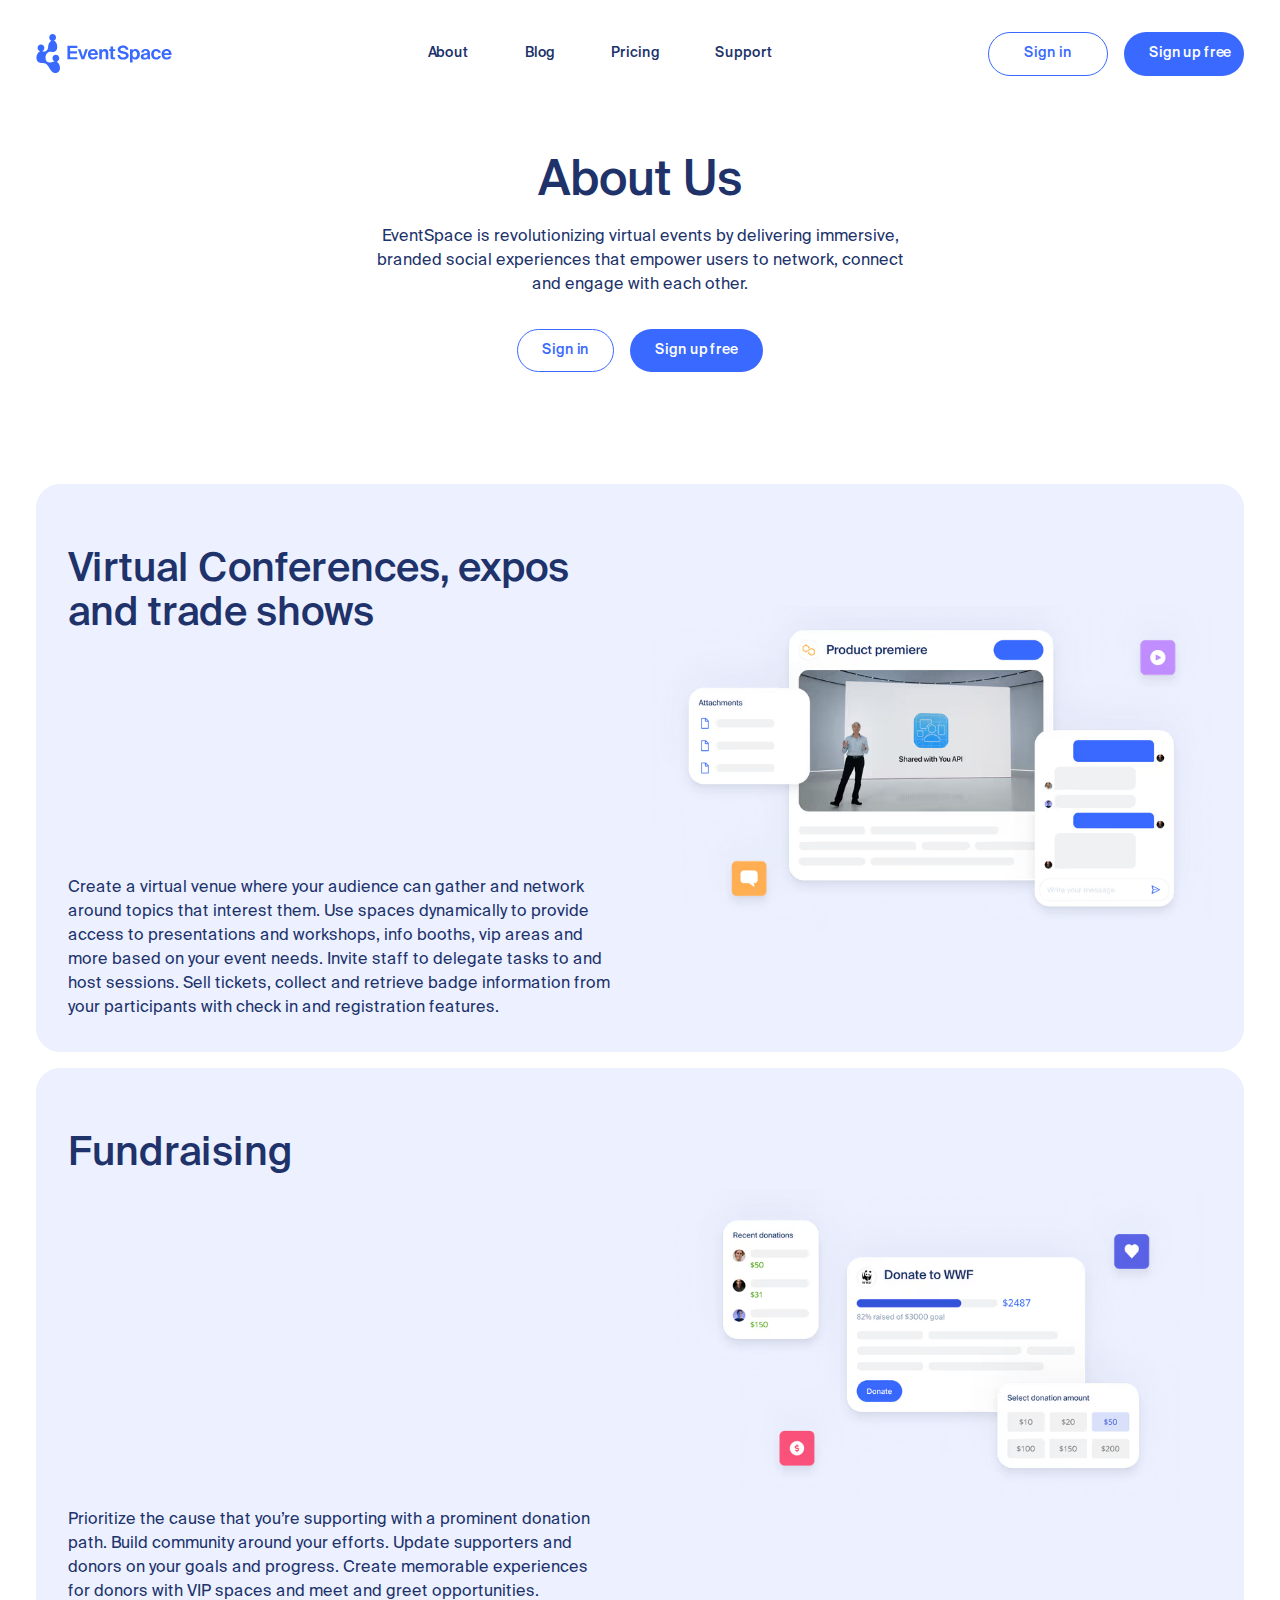
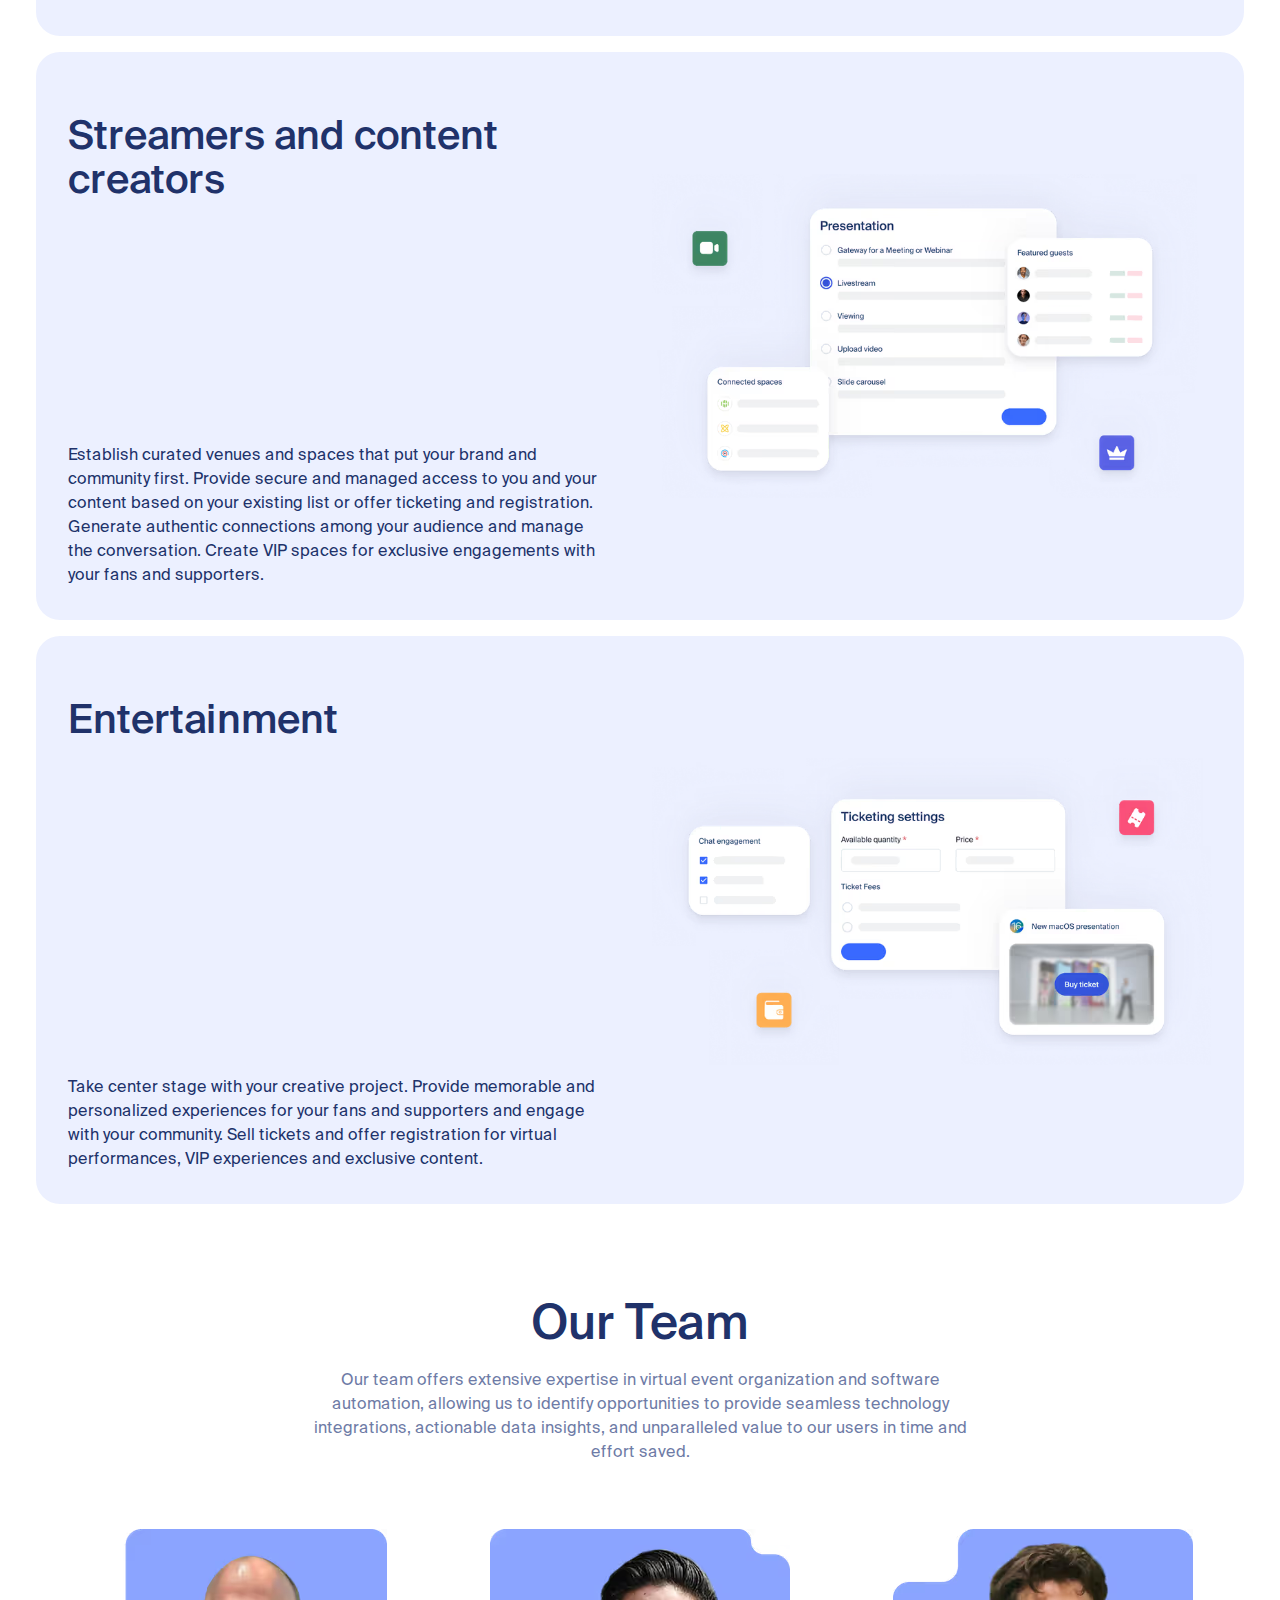
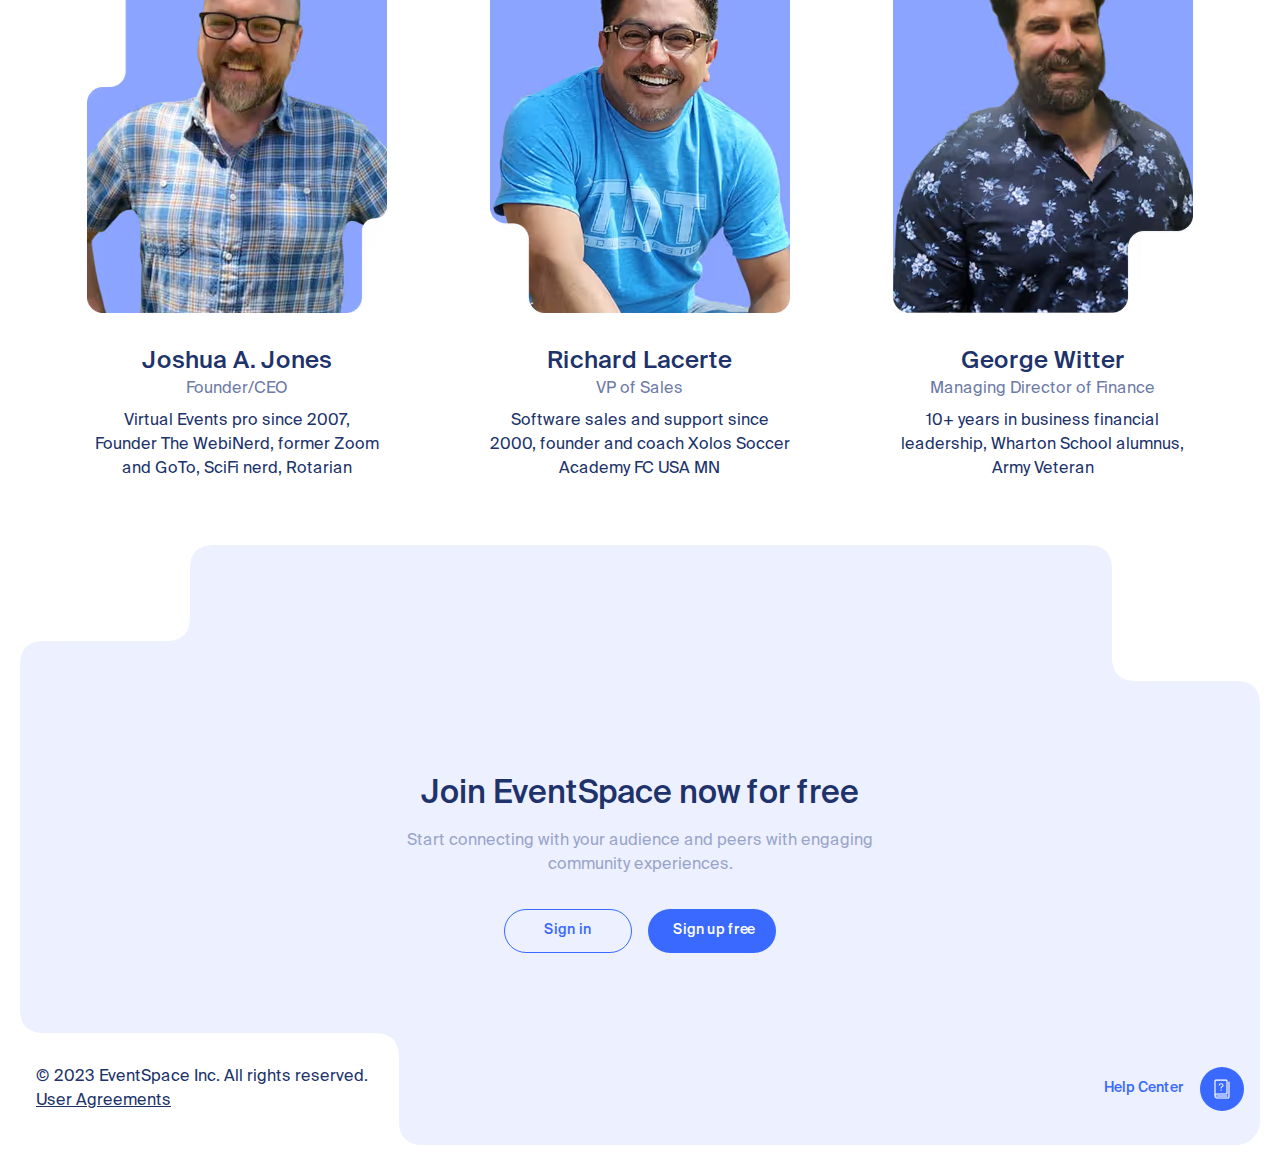
==== commit 5510b555: "fixes" ====
--- a/about.html
+++ b/about.html
@@ -14,10 +14,10 @@
   <title>EventSpace</title>
 
   <link rel="icon" href="../assets/favicon-WJGPJQ6M.png"/>
-  <link rel="stylesheet" href="/style-VI2CCOOU.css">
+  <link rel="stylesheet" href="/style-ROYFKSBP.css">
 </head>
 <body>
-  <div class="md:p-5 md:pt-8"><div data-burger="true" class="fixed left-0 top-0 hidden h-full w-full flex-col overflow-auto bg-bg-white"><div class="flex shrink-0 items-center justify-between p-4"><img src="../assets/logo-blue-Y3JVB7RA.svg?url" alt="EventSpace" class="w-[8.5rem]"/><div class="cursor-pointer p-1" data-close-burger="true"><img src="../assets/close-5PEPI26M.svg?url" alt="Close menu" class="h-6 w-6"/></div></div><div class="flex grow flex-col items-center justify-center gap-12 px-4 py-10"><a href="/about" class="h3">About</a><a href="https://blog.eventspace.com/" class="h3">Blog</a><a href="/pricing" class="h3">Pricing</a><a href="https://support.eventspace.com/" class="h3">Support</a></div><div class="flex flex-col items-center gap-6 px-4 py-8"><div class="text-center"><div>© 2023 EventSpace Inc. All rights reserved.</div><a href="/termsofservice" class="link">User Agreements</a></div><a href="https://support.eventspace.com/" class="button group flex cursor-pointer items-center gap-4 text-accent hover:text-accent-hovered active:text-accent-pressed"><div>Help Center</div><div class="rounded-full p-3 bg-current"><svg xmlns="http://www.w3.org/2000/svg" fill="none" viewBox="0 0 20 20" class="h-5 w-5"><path fill="currentColor" stroke="#fff" stroke-width="0.1" d="M17.55 3.065a.55.55 0 0 0-1.101.002v14.867a.449.449 0 0 1-.45.445H5.002a1.445 1.445 0 0 1-1.449-1.437c0-.792.65-1.437 1.449-1.437h8.997c.853 0 1.548-.689 1.548-1.537V2.073c0-.848-.695-1.537-1.548-1.537H4.003c-.854 0-1.55.689-1.55 1.537V16.94c0 1.395 1.146 2.527 2.55 2.527h10.998c.853 0 1.549-.689 1.549-1.537V3.065Zm-13.997-.99v-.041a.45.45 0 0 1 .448-.405h9.998c.249 0 .45.201.45.446v11.893a.448.448 0 0 1-.45.445H5.002a2.55 2.55 0 0 0-1.449.449V2.075Zm1.449 14.321a.548.548 0 0 0-.55.546.55.55 0 0 0 .55.546H15c.304 0 .55-.245.55-.546a.55.55 0 0 0-.55-.546H5.002Z"></path><path fill="currentColor" d="M10.773 4.78a2.55 2.55 0 0 0-1.688-.616 2.56 2.56 0 0 0-1.687.615c-.472.413-.732.968-.732 1.562v.115a.12.12 0 0 0 .121.121h.726a.121.121 0 0 0 .12-.12V6.34c0-.666.652-1.21 1.452-1.21.8 0 1.452.544 1.452 1.21 0 .47-.333.902-.848 1.1A1.69 1.69 0 0 0 8.6 9.04v.325c0 .066.054.12.121.12h.726a.121.121 0 0 0 .12-.12v-.344a.73.73 0 0 1 .468-.677c.892-.343 1.468-1.13 1.468-2.004.002-.594-.258-1.149-.73-1.562ZM8.48 11.06a.605.605 0 1 0 1.21 0 .605.605 0 0 0-1.21 0Z"></path></svg></div></a></div></div><div class="flex items-center justify-between p-4 md:py-0"><a href="/" class="mr-10 shrink-0"><img src="../assets/logo-blue-Y3JVB7RA.svg?url" alt="EventSpace" class="w-[8.5rem]"/></a><div class="cursor-pointer p-1 md:hidden" data-open-burger="true"><svg xmlns="http://www.w3.org/2000/svg" fill="none" viewBox="0 0 24 24" class="h-6 w-6 text-text-accent"><path fill="currentColor" d="M21 4.5H3V6h18V4.5ZM21 18H3v1.5h18V18Zm0-6.75H3v1.5h18v-1.5Z"></path></svg></div><div class="m-auto hidden items-center gap-10 md:flex"><a href="/about" class="button block cursor-pointer p-2 transition-colors text-text-accent hover:text-text-accent-hovered">About</a><a href="https://blog.eventspace.com/" class="button block cursor-pointer p-2 transition-colors text-text-accent hover:text-text-accent-hovered">Blog</a><a href="/pricing" class="button block cursor-pointer p-2 transition-colors text-text-accent hover:text-text-accent-hovered">Pricing</a><a href="https://support.eventspace.com/" class="button block cursor-pointer p-2 transition-colors text-text-accent hover:text-text-accent-hovered">Support</a></div><div class="ml-auto hidden gap-4 sm:ml-0 md:flex"><a href="/auth/sign_in" class="button inline-block cursor-pointer whitespace-nowrap rounded-full border border-solid px-6 py-3 text-center transition-colors border-accent text-accent hover:bg-accent-hovered hover:text-text-contrast active:bg-accent-pressed w-[120px]"><span>Sign in</span></a><a href="/auth/sign_up" class="button inline-block cursor-pointer whitespace-nowrap rounded-full border border-solid px-6 py-3 text-center transition-colors border-transparent bg-accent text-text-contrast hover:bg-accent-hovered active:bg-accent-pressed w-[120px]"><span>Sign up free</span></a></div></div><div class="space-y-8 px-4 pb-16 pt-8 text-center sm:py-16 md:py-20"><div class="space-y-4"><h1 class="h1">About Us</h1><div class="mx-auto sm:w-[34.25rem]">EventSpace is revolutionizing virtual events by delivering immersive, branded social experiences that empower users to network, connect and engage with each other.</div></div><div class="space-x-4"><a href="/auth/sign_in" class="button inline-block w-fit cursor-pointer whitespace-nowrap rounded-full border border-solid px-6 py-3 text-center transition-colors border-accent text-accent hover:bg-accent-hovered hover:text-text-contrast active:bg-accent-pressed"><span>Sign in</span></a><a href="/auth/sign_up" class="button inline-block w-fit cursor-pointer whitespace-nowrap rounded-full border border-solid px-6 py-3 text-center transition-colors border-transparent bg-accent text-text-contrast hover:bg-accent-hovered active:bg-accent-pressed"><span>Sign up free</span></a></div></div><div class="space-y-4 px-4 py-8 xl:mx-auto xl:w-[87.5rem]"><div class="space-y-8 rounded-3xl bg-bg-blue-light px-4 py-8 sm:px-8 md:flex md:h-[35.5rem] md:flex-row-reverse md:gap-10 lg:gap-[6.5rem]"><div class="shrink-0 text-center md:my-auto md:w-[35rem] lg:w-[50.875rem]"><picture><source srcSet="../assets/virtual-conferences.279-FMOMQBPJ.avif 1x, ../assets/virtual-conferences.558-NNTHJQ7J.avif 2x, ../assets/virtual-conferences.837-QXLJL27X.avif 3x" type="image/avif" media="(max-width: 375px)"/><source srcSet="../assets/virtual-conferences.486-77BATOR6.avif 1x, ../assets/virtual-conferences.972-Z3XENZNO.avif 2x, ../assets/virtual-conferences.1458-IPFZNBFU.avif 3x" type="image/avif" media="(max-width: 768px)"/><source srcSet="../assets/virtual-conferences.560-36K5W466.avif 1x, ../assets/virtual-conferences.1120-6AQBXK4I.avif 2x, ../assets/virtual-conferences.1680-POVPBU26.avif 3x" type="image/avif" media="(max-width: 1024px)"/><source srcSet="../assets/virtual-conferences.814-6KKA5YDS.avif 1x, ../assets/virtual-conferences.1628-VNLA4LV6.avif 2x, ../assets/virtual-conferences.2442-7APNI2KW.avif 3x" type="image/avif"/><img src="../assets/virtual-conferences-QKODFCLX.png" class="mx-auto" alt="Virtual Conferences"/></picture></div><div class="flex flex-col gap-4 md:justify-between"><div class="h2">Virtual Conferences, expos and trade shows</div><div>Create a virtual venue where your audience can gather and network around topics that interest them. Use spaces dynamically to provide access to presentations and workshops, info booths, vip areas and more based on your event needs. Invite staff to delegate tasks to and host sessions. Sell tickets, collect and retrieve badge information from your participants with check in and registration features.</div></div></div><div class="space-y-8 rounded-3xl bg-bg-blue-light px-4 py-8 sm:px-8 md:flex md:h-[35.5rem] md:flex-row-reverse md:gap-10 lg:gap-[6.5rem]"><div class="shrink-0 text-center md:my-auto md:w-[35rem] lg:w-[50.875rem]"><picture><source srcSet="../assets/fundraising.279-JCYKDOBV.avif 1x, ../assets/fundraising.558-ZRTCQG4Q.avif 2x, ../assets/fundraising.837-DC6Q6TWL.avif 3x" type="image/avif" media="(max-width: 375px)"/><source srcSet="../assets/fundraising.486-PKOJPRUC.avif 1x, ../assets/fundraising.972-DSVRCMXR.avif 2x, ../assets/fundraising.1458-R6MMAXSR.avif 3x" type="image/avif" media="(max-width: 768px)"/><source srcSet="../assets/fundraising.560-XRY7OMF5.avif 1x, ../assets/fundraising.1120-HYSKD5BC.avif 2x, ../assets/fundraising.1680-YE5GYWM7.avif 3x" type="image/avif" media="(max-width: 1024px)"/><source srcSet="../assets/fundraising.814-5SJB6SIP.avif 1x, ../assets/fundraising.1628-GIVNRDQL.avif 2x, ../assets/fundraising.2442-5PF47SGD.avif 3x" type="image/avif"/><img src="../assets/fundraising-ZGDCPFBB.png" class="mx-auto" alt="Fundraising"/></picture></div><div class="flex flex-col gap-4 md:justify-between"><div class="h2">Fundraising</div><div>Prioritize the cause that you’re supporting with a prominent donation path. Build community around your efforts. Update supporters and donors on your goals and progress. Create memorable experiences for donors with VIP spaces and meet and greet opportunities.</div></div></div><div class="space-y-8 rounded-3xl bg-bg-blue-light px-4 py-8 sm:px-8 md:flex md:h-[35.5rem] md:flex-row-reverse md:gap-10 lg:gap-[6.5rem]"><div class="shrink-0 text-center md:my-auto md:w-[35rem] lg:w-[50.875rem]"><picture><source srcSet="../assets/streamers.279-SJI274AC.avif 1x, ../assets/streamers.558-CYFZOTT3.avif 2x, ../assets/streamers.837-KX6FG77A.avif 3x" type="image/avif" media="(max-width: 375px)"/><source srcSet="../assets/streamers.486-HUJLG53Y.avif 1x, ../assets/streamers.972-CMNFFXRV.avif 2x, ../assets/streamers.1458-PNYXMYMW.avif 3x" type="image/avif" media="(max-width: 768px)"/><source srcSet="../assets/streamers.560-CNCTNYRS.avif 1x, ../assets/streamers.1120-VOK3AACA.avif 2x, ../assets/streamers.1680-5FRLAQNU.avif 3x" type="image/avif" media="(max-width: 1024px)"/><source srcSet="../assets/streamers.814-MHT5IWZ3.avif 1x, ../assets/streamers.1628-CODKCFNH.avif 2x, ../assets/streamers.2442-L4HZVKK3.avif 3x" type="image/avif"/><img src="../assets/streamers-ZDNQYFOJ.png" class="mx-auto" alt="Streaming"/></picture></div><div class="flex flex-col gap-4 md:justify-between"><div class="h2">Streamers and content creators</div><div>Establish curated venues and spaces that put your brand and community first. Provide secure and managed access to you and your content based on your existing list or offer ticketing and registration. Generate authentic connections among your audience and manage the conversation. Create VIP spaces for exclusive engagements with your fans and supporters.</div></div></div><div class="space-y-8 rounded-3xl bg-bg-blue-light px-4 py-8 sm:px-8 md:flex md:h-[35.5rem] md:flex-row-reverse md:gap-10 lg:gap-[6.5rem]"><div class="shrink-0 text-center md:my-auto md:w-[35rem] lg:w-[50.875rem]"><picture><source srcSet="../assets/entertainment.279-VDSVGUEZ.avif 1x, ../assets/entertainment.558-RCLOBSJV.avif 2x, ../assets/entertainment.837-MTHD4QXG.avif 3x" type="image/avif" media="(max-width: 375px)"/><source srcSet="../assets/entertainment.486-FEDD54AE.avif 1x, ../assets/entertainment.972-EQ3ZLJAQ.avif 2x, ../assets/entertainment.1458-SEE22WLC.avif 3x" type="image/avif" media="(max-width: 768px)"/><source srcSet="../assets/entertainment.560-TZ3BGNNR.avif 1x, ../assets/entertainment.1120-UHAJBNRT.avif 2x, ../assets/entertainment.1680-NBGCCMHH.avif 3x" type="image/avif" media="(max-width: 1024px)"/><source srcSet="../assets/entertainment.814-WFDBVTY6.avif 1x, ../assets/entertainment.1628-WANUEU4V.avif 2x, ../assets/entertainment.2442-A7Q3AHHC.avif 3x" type="image/avif"/><img src="../assets/entertainment-5IWMOPP3.png" class="mx-auto" alt="Entertiment"/></picture></div><div class="flex flex-col gap-4 md:justify-between"><div class="h2">Entertainment</div><div>Take center stage with your creative project. Provide memorable and personalized experiences for your fans and supporters and engage with your community. Sell tickets and offer registration for virtual performances, VIP experiences and exclusive content.</div></div></div></div><div class="space-y-16 px-4 py-16 text-center"><div class="space-y-4"><div class="h1">Our Team</div><div class="text-text-secondary sm:mx-auto sm:w-[32rem] md:w-[41.5rem]">Our team offers extensive expertise in virtual event organization and software automation, allowing us to identify opportunities to provide seamless technology integrations, actionable data insights, and unparalleled value to our users in time and effort saved.</div></div><div class="grid grid-cols-1 justify-items-center gap-y-16 sm:grid-cols-2 md:grid-cols-3 lg:mx-auto lg:w-[70.625rem]"><div class="w-[18.75rem] space-y-8"><picture><source srcSet="../assets/joshua.300-3TKVPWIY.avif 1x, ../assets/joshua.600-MDXGKTHE.avif 2x, ../assets/joshua.900-RPH3TLDS.avif 3x" type="image/avif"/><img src="../assets/joshua-B66NN7U6.png" class="mx-auto" alt="Joshua A. Jones"/></picture><div class="space-y-2"><div><h4 class="h4">Joshua A. Jones</h4><div class="text-text-secondary">Founder/CEO</div></div><div>Virtual Events pro since 2007,<br/>Founder The WebiNerd, former Zoom and GoTo, SciFi nerd, Rotarian</div></div></div><div class="w-[18.75rem] space-y-8"><picture><source srcSet="../assets/richard.300-JL3DYQXM.avif 1x, ../assets/richard.600-7BXYG2PL.avif 2x, ../assets/richard.900-XVVLNAPY.avif 3x" type="image/avif"/><img src="../assets/richard-NNV4VTQ3.png" class="mx-auto" alt="Richard Lacerte"/></picture><div class="space-y-2"><div><h4 class="h4">Richard Lacerte</h4><div class="text-text-secondary">VP of Sales</div></div><div>Software sales and support since 2000, founder and coach Xolos Soccer Academy FC USA MN</div></div></div><div class="w-[18.75rem] space-y-8 sm:col-span-2 md:col-span-1"><picture><source srcSet="../assets/george.300-HOEKPKIG.avif 1x, ../assets/george.600-UKU4PNK2.avif 2x, ../assets/george.900-2CBX3N4N.avif 3x" type="image/avif"/><img src="../assets/george-SSISWGYQ.png" class="mx-auto" alt="George Witter"/></picture><div class="space-y-2"><div><h4 class="h4">George Witter</h4><div class="text-text-secondary">Managing Director of Finance</div></div><div>10+ years in business financial leadership, Wharton School alumnus, Army Veteran</div></div></div></div></div><div class="relative bg-bg-blue-light md:rounded-3xl"><div class="relative h-[5.5rem] md:h-[9.4375rem]"><svg xmlns="http://www.w3.org/2000/svg" class="absolute left-0 top-0 h-[75px] w-[157px] md:hidden"><path fill="#fff" d="M 0 0 v 75 q 0 -24 24 -24 h 85 q 24 0 24 -24 v -3 q 0 -24 24 -24"></path></svg><svg xmlns="http://www.w3.org/2000/svg" class="absolute right-0 top-0 h-[75px] w-[77px] md:hidden"><path fill="#fff" d="M 0 0 q 24 0 24 24 v 3 q 0 24 24 24 h 5 q 24 0 24 24 V 0"></path></svg><svg xmlns="http://www.w3.org/2000/svg" class="absolute right-0 top-0 hidden h-[160px] w-[172px] md:block"><path fill="#fff" d="M 0 0 q 24 0 24 24 v 88 q 0 24 24 24 h 100 q 24 0 24 24 L 172 0"></path></svg><svg xmlns="http://www.w3.org/2000/svg" class="absolute left-0 top-0 hidden h-[120px] w-[194px] md:block"><path fill="#fff" d="M 0 0 v 120 q 0 -24 24 -24 h 122 q 24 0 24 -24 v -48 q 0 -24 24 -24"></path></svg></div><div class="relative z-10"><div class="flex flex-col items-center justify-center gap-8 px-4 py-16 md:py-20"><div class="flex flex-col items-center gap-4 text-center md:w-[32.25rem]"><div class="h2 md:h3 w-[17rem] md:w-fit">Join EventSpace now for free</div><div class="w-[21.4375rem] text-text-tertiary md:w-fit">Start connecting with your audience and peers with engaging community experiences.</div></div><div class="flex justify-center gap-4"><a href="/auth/sign_in" class="button inline-block cursor-pointer whitespace-nowrap rounded-full border border-solid px-6 py-3 text-center transition-colors border-accent text-accent hover:bg-accent-hovered hover:text-text-contrast active:bg-accent-pressed w-32"><span>Sign in</span></a><a href="/auth/sign_up" class="button inline-block cursor-pointer whitespace-nowrap rounded-full border border-solid px-6 py-3 text-center transition-colors border-transparent bg-accent text-text-contrast hover:bg-accent-hovered active:bg-accent-pressed w-32"><span>Sign up free</span></a></div></div><div class="flex flex-col items-center justify-between gap-6 px-4 py-8 md:flex-row"><div class="text-center md:text-left"><div>© 2023 EventSpace Inc. All rights reserved.</div><a href="/termsofservice" class="link">User Agreements</a></div><a href="https://support.eventspace.com/" class="button group flex cursor-pointer items-center gap-4 text-accent hover:text-accent-hovered active:text-accent-pressed"><div>Help Center</div><div class="rounded-full p-3 bg-current"><svg xmlns="http://www.w3.org/2000/svg" fill="none" viewBox="0 0 20 20" class="h-5 w-5"><path fill="currentColor" stroke="#fff" stroke-width="0.1" d="M17.55 3.065a.55.55 0 0 0-1.101.002v14.867a.449.449 0 0 1-.45.445H5.002a1.445 1.445 0 0 1-1.449-1.437c0-.792.65-1.437 1.449-1.437h8.997c.853 0 1.548-.689 1.548-1.537V2.073c0-.848-.695-1.537-1.548-1.537H4.003c-.854 0-1.55.689-1.55 1.537V16.94c0 1.395 1.146 2.527 2.55 2.527h10.998c.853 0 1.549-.689 1.549-1.537V3.065Zm-13.997-.99v-.041a.45.45 0 0 1 .448-.405h9.998c.249 0 .45.201.45.446v11.893a.448.448 0 0 1-.45.445H5.002a2.55 2.55 0 0 0-1.449.449V2.075Zm1.449 14.321a.548.548 0 0 0-.55.546.55.55 0 0 0 .55.546H15c.304 0 .55-.245.55-.546a.55.55 0 0 0-.55-.546H5.002Z"></path><path fill="currentColor" d="M10.773 4.78a2.55 2.55 0 0 0-1.688-.616 2.56 2.56 0 0 0-1.687.615c-.472.413-.732.968-.732 1.562v.115a.12.12 0 0 0 .121.121h.726a.121.121 0 0 0 .12-.12V6.34c0-.666.652-1.21 1.452-1.21.8 0 1.452.544 1.452 1.21 0 .47-.333.902-.848 1.1A1.69 1.69 0 0 0 8.6 9.04v.325c0 .066.054.12.121.12h.726a.121.121 0 0 0 .12-.12v-.344a.73.73 0 0 1 .468-.677c.892-.343 1.468-1.13 1.468-2.004.002-.594-.258-1.149-.73-1.562ZM8.48 11.06a.605.605 0 1 0 1.21 0 .605.605 0 0 0-1.21 0Z"></path></svg></div></a></div></div><svg xmlns="http://www.w3.org/2000/svg" class="absolute bottom-0 left-0 hidden h-[136px] w-[403px] md:block"><path fill="#fff" d="M 0 0 q 0 24 24 24 h 331 q 24 0 24 24 v 64 q 0 24 24 24 L 0 136"></path></svg></div></div>
+  <div class="md:p-5 md:pt-8"><div data-burger="true" class="fixed left-0 top-0 z-50 hidden h-full w-full flex-col overflow-auto bg-bg-white"><div class="flex shrink-0 items-center justify-between p-4"><img src="../assets/logo-blue-Y3JVB7RA.svg?url" alt="EventSpace" class="w-[8.5rem]"/><div class="cursor-pointer p-1" data-close-burger="true"><img src="../assets/close-5PEPI26M.svg?url" alt="Close menu" class="h-6 w-6"/></div></div><div class="flex grow flex-col items-center justify-center gap-12 px-4 py-10"><a href="/about" class="h3">About</a><a href="https://blog.eventspace.com/" class="h3">Blog</a><a href="/pricing" class="h3">Pricing</a><a href="https://support.eventspace.com/" class="h3">Support</a></div><div class="flex flex-col items-center gap-6 px-4 py-8"><div class="text-center"><div>© 2023 EventSpace Inc. All rights reserved.</div><a href="/termsofservice" class="link">User Agreements</a></div><a href="https://support.eventspace.com/" class="button group flex cursor-pointer items-center gap-4 text-accent hover:text-accent-hovered active:text-accent-pressed"><div>Help Center</div><div class="rounded-full p-3 bg-current"><svg xmlns="http://www.w3.org/2000/svg" fill="none" viewBox="0 0 20 20" class="h-5 w-5 text-text-contrast"><path fill="currentColor" stroke="#fff" stroke-width="0.1" d="M17.55 3.065a.55.55 0 0 0-1.101.002v14.867a.449.449 0 0 1-.45.445H5.002a1.445 1.445 0 0 1-1.449-1.437c0-.792.65-1.437 1.449-1.437h8.997c.853 0 1.548-.689 1.548-1.537V2.073c0-.848-.695-1.537-1.548-1.537H4.003c-.854 0-1.55.689-1.55 1.537V16.94c0 1.395 1.146 2.527 2.55 2.527h10.998c.853 0 1.549-.689 1.549-1.537V3.065Zm-13.997-.99v-.041a.45.45 0 0 1 .448-.405h9.998c.249 0 .45.201.45.446v11.893a.448.448 0 0 1-.45.445H5.002a2.55 2.55 0 0 0-1.449.449V2.075Zm1.449 14.321a.548.548 0 0 0-.55.546.55.55 0 0 0 .55.546H15c.304 0 .55-.245.55-.546a.55.55 0 0 0-.55-.546H5.002Z"></path><path fill="currentColor" d="M10.773 4.78a2.55 2.55 0 0 0-1.688-.616 2.56 2.56 0 0 0-1.687.615c-.472.413-.732.968-.732 1.562v.115a.12.12 0 0 0 .121.121h.726a.121.121 0 0 0 .12-.12V6.34c0-.666.652-1.21 1.452-1.21.8 0 1.452.544 1.452 1.21 0 .47-.333.902-.848 1.1A1.69 1.69 0 0 0 8.6 9.04v.325c0 .066.054.12.121.12h.726a.121.121 0 0 0 .12-.12v-.344a.73.73 0 0 1 .468-.677c.892-.343 1.468-1.13 1.468-2.004.002-.594-.258-1.149-.73-1.562ZM8.48 11.06a.605.605 0 1 0 1.21 0 .605.605 0 0 0-1.21 0Z"></path></svg></div></a></div></div><div class="flex items-center justify-between p-4 md:py-0"><a href="/" class="mr-10 shrink-0"><img src="../assets/logo-blue-Y3JVB7RA.svg?url" alt="EventSpace" class="w-[8.5rem]"/></a><div class="cursor-pointer p-1 md:hidden" data-open-burger="true"><svg xmlns="http://www.w3.org/2000/svg" fill="none" viewBox="0 0 24 24" class="h-6 w-6 text-text-accent"><path fill="currentColor" d="M21 4.5H3V6h18V4.5ZM21 18H3v1.5h18V18Zm0-6.75H3v1.5h18v-1.5Z"></path></svg></div><div class="m-auto hidden items-center gap-10 md:flex"><a href="/about" class="button block cursor-pointer p-2 transition-colors text-text-accent hover:text-text-accent-hovered">About</a><a href="https://blog.eventspace.com/" class="button block cursor-pointer p-2 transition-colors text-text-accent hover:text-text-accent-hovered">Blog</a><a href="/pricing" class="button block cursor-pointer p-2 transition-colors text-text-accent hover:text-text-accent-hovered">Pricing</a><a href="https://support.eventspace.com/" class="button block cursor-pointer p-2 transition-colors text-text-accent hover:text-text-accent-hovered">Support</a></div><div class="ml-auto hidden gap-4 sm:ml-0 md:flex"><a href="/auth/sign_in" class="button inline-block cursor-pointer whitespace-nowrap rounded-full border border-solid px-6 py-3 text-center transition-colors border-accent text-accent hover:bg-accent-hovered hover:text-text-contrast active:bg-accent-pressed w-[120px]"><span>Sign in</span></a><a href="/auth/sign_up" class="button inline-block cursor-pointer whitespace-nowrap rounded-full border border-solid px-6 py-3 text-center transition-colors border-transparent bg-accent text-text-contrast hover:bg-accent-hovered active:bg-accent-pressed w-[120px]"><span>Sign up free</span></a></div></div><div class="space-y-8 px-4 pb-16 pt-8 text-center sm:py-16 md:py-20"><div class="space-y-4"><h1 class="h1">About Us</h1><div class="mx-auto sm:w-[34.25rem]">EventSpace is revolutionizing virtual events by delivering immersive, branded social experiences that empower users to network, connect and engage with each other.</div></div><div class="space-x-4"><a href="/auth/sign_in" class="button inline-block w-fit cursor-pointer whitespace-nowrap rounded-full border border-solid px-6 py-3 text-center transition-colors border-accent text-accent hover:bg-accent-hovered hover:text-text-contrast active:bg-accent-pressed"><span>Sign in</span></a><a href="/auth/sign_up" class="button inline-block w-fit cursor-pointer whitespace-nowrap rounded-full border border-solid px-6 py-3 text-center transition-colors border-transparent bg-accent text-text-contrast hover:bg-accent-hovered active:bg-accent-pressed"><span>Sign up free</span></a></div></div><div class="space-y-4 px-4 py-8 xl:mx-auto xl:w-[87.5rem]"><div class="space-y-8 rounded-3xl bg-bg-blue-light px-4 py-8 sm:px-8 md:flex md:h-[35.5rem] md:flex-row-reverse md:gap-10 lg:gap-[6.5rem]"><div class="shrink-0 text-center md:my-auto md:w-[35rem] lg:w-[50.875rem]"><picture><source srcSet="../assets/virtual-conferences.279-FMOMQBPJ.avif 1x, ../assets/virtual-conferences.558-NNTHJQ7J.avif 2x, ../assets/virtual-conferences.837-QXLJL27X.avif 3x" type="image/avif" media="(max-width: 375px)"/><source srcSet="../assets/virtual-conferences.486-77BATOR6.avif 1x, ../assets/virtual-conferences.972-Z3XENZNO.avif 2x, ../assets/virtual-conferences.1458-IPFZNBFU.avif 3x" type="image/avif" media="(max-width: 768px)"/><source srcSet="../assets/virtual-conferences.560-36K5W466.avif 1x, ../assets/virtual-conferences.1120-6AQBXK4I.avif 2x, ../assets/virtual-conferences.1680-POVPBU26.avif 3x" type="image/avif" media="(max-width: 1024px)"/><source srcSet="../assets/virtual-conferences.814-6KKA5YDS.avif 1x, ../assets/virtual-conferences.1628-VNLA4LV6.avif 2x, ../assets/virtual-conferences.2442-7APNI2KW.avif 3x" type="image/avif"/><img src="../assets/virtual-conferences-QKODFCLX.png" class="mx-auto" alt="Virtual Conferences"/></picture></div><div class="flex flex-col gap-4 md:justify-between"><div class="h2">Virtual Conferences, expos and trade shows</div><div>Create a virtual venue where your audience can gather and network around topics that interest them. Use spaces dynamically to provide access to presentations and workshops, info booths, vip areas and more based on your event needs. Invite staff to delegate tasks to and host sessions. Sell tickets, collect and retrieve badge information from your participants with check in and registration features.</div></div></div><div class="space-y-8 rounded-3xl bg-bg-blue-light px-4 py-8 sm:px-8 md:flex md:h-[35.5rem] md:flex-row-reverse md:gap-10 lg:gap-[6.5rem]"><div class="shrink-0 text-center md:my-auto md:w-[35rem] lg:w-[50.875rem]"><picture><source srcSet="../assets/fundraising.279-JCYKDOBV.avif 1x, ../assets/fundraising.558-ZRTCQG4Q.avif 2x, ../assets/fundraising.837-DC6Q6TWL.avif 3x" type="image/avif" media="(max-width: 375px)"/><source srcSet="../assets/fundraising.486-PKOJPRUC.avif 1x, ../assets/fundraising.972-DSVRCMXR.avif 2x, ../assets/fundraising.1458-R6MMAXSR.avif 3x" type="image/avif" media="(max-width: 768px)"/><source srcSet="../assets/fundraising.560-XRY7OMF5.avif 1x, ../assets/fundraising.1120-HYSKD5BC.avif 2x, ../assets/fundraising.1680-YE5GYWM7.avif 3x" type="image/avif" media="(max-width: 1024px)"/><source srcSet="../assets/fundraising.814-5SJB6SIP.avif 1x, ../assets/fundraising.1628-GIVNRDQL.avif 2x, ../assets/fundraising.2442-5PF47SGD.avif 3x" type="image/avif"/><img src="../assets/fundraising-ZGDCPFBB.png" class="mx-auto" alt="Fundraising"/></picture></div><div class="flex flex-col gap-4 md:justify-between"><div class="h2">Fundraising</div><div>Prioritize the cause that you’re supporting with a prominent donation path. Build community around your efforts. Update supporters and donors on your goals and progress. Create memorable experiences for donors with VIP spaces and meet and greet opportunities.</div></div></div><div class="space-y-8 rounded-3xl bg-bg-blue-light px-4 py-8 sm:px-8 md:flex md:h-[35.5rem] md:flex-row-reverse md:gap-10 lg:gap-[6.5rem]"><div class="shrink-0 text-center md:my-auto md:w-[35rem] lg:w-[50.875rem]"><picture><source srcSet="../assets/streamers.279-SJI274AC.avif 1x, ../assets/streamers.558-CYFZOTT3.avif 2x, ../assets/streamers.837-KX6FG77A.avif 3x" type="image/avif" media="(max-width: 375px)"/><source srcSet="../assets/streamers.486-HUJLG53Y.avif 1x, ../assets/streamers.972-CMNFFXRV.avif 2x, ../assets/streamers.1458-PNYXMYMW.avif 3x" type="image/avif" media="(max-width: 768px)"/><source srcSet="../assets/streamers.560-CNCTNYRS.avif 1x, ../assets/streamers.1120-VOK3AACA.avif 2x, ../assets/streamers.1680-5FRLAQNU.avif 3x" type="image/avif" media="(max-width: 1024px)"/><source srcSet="../assets/streamers.814-MHT5IWZ3.avif 1x, ../assets/streamers.1628-CODKCFNH.avif 2x, ../assets/streamers.2442-L4HZVKK3.avif 3x" type="image/avif"/><img src="../assets/streamers-ZDNQYFOJ.png" class="mx-auto" alt="Streaming"/></picture></div><div class="flex flex-col gap-4 md:justify-between"><div class="h2">Streamers and content creators</div><div>Establish curated venues and spaces that put your brand and community first. Provide secure and managed access to you and your content based on your existing list or offer ticketing and registration. Generate authentic connections among your audience and manage the conversation. Create VIP spaces for exclusive engagements with your fans and supporters.</div></div></div><div class="space-y-8 rounded-3xl bg-bg-blue-light px-4 py-8 sm:px-8 md:flex md:h-[35.5rem] md:flex-row-reverse md:gap-10 lg:gap-[6.5rem]"><div class="shrink-0 text-center md:my-auto md:w-[35rem] lg:w-[50.875rem]"><picture><source srcSet="../assets/entertainment.279-VDSVGUEZ.avif 1x, ../assets/entertainment.558-RCLOBSJV.avif 2x, ../assets/entertainment.837-MTHD4QXG.avif 3x" type="image/avif" media="(max-width: 375px)"/><source srcSet="../assets/entertainment.486-FEDD54AE.avif 1x, ../assets/entertainment.972-EQ3ZLJAQ.avif 2x, ../assets/entertainment.1458-SEE22WLC.avif 3x" type="image/avif" media="(max-width: 768px)"/><source srcSet="../assets/entertainment.560-TZ3BGNNR.avif 1x, ../assets/entertainment.1120-UHAJBNRT.avif 2x, ../assets/entertainment.1680-NBGCCMHH.avif 3x" type="image/avif" media="(max-width: 1024px)"/><source srcSet="../assets/entertainment.814-WFDBVTY6.avif 1x, ../assets/entertainment.1628-WANUEU4V.avif 2x, ../assets/entertainment.2442-A7Q3AHHC.avif 3x" type="image/avif"/><img src="../assets/entertainment-5IWMOPP3.png" class="mx-auto" alt="Entertiment"/></picture></div><div class="flex flex-col gap-4 md:justify-between"><div class="h2">Entertainment</div><div>Take center stage with your creative project. Provide memorable and personalized experiences for your fans and supporters and engage with your community. Sell tickets and offer registration for virtual performances, VIP experiences and exclusive content.</div></div></div></div><div class="space-y-16 px-4 py-16 text-center"><div class="space-y-4"><div class="h1">Our Team</div><div class="text-text-secondary sm:mx-auto sm:w-[32rem] md:w-[41.5rem]">Our team offers extensive expertise in virtual event organization and software automation, allowing us to identify opportunities to provide seamless technology integrations, actionable data insights, and unparalleled value to our users in time and effort saved.</div></div><div class="grid grid-cols-1 justify-items-center gap-y-16 sm:grid-cols-2 md:grid-cols-3 lg:mx-auto lg:w-[70.625rem]"><div class="w-[18.75rem] space-y-8"><picture><source srcSet="../assets/joshua.300-3TKVPWIY.avif 1x, ../assets/joshua.600-MDXGKTHE.avif 2x, ../assets/joshua.900-RPH3TLDS.avif 3x" type="image/avif"/><img src="../assets/joshua-B66NN7U6.png" class="mx-auto" alt="Joshua A. Jones"/></picture><div class="space-y-2"><div><h4 class="h4">Joshua A. Jones</h4><div class="text-text-secondary">Founder/CEO</div></div><div>Virtual Events pro since 2007,<br/>Founder The WebiNerd, former Zoom and GoTo, SciFi nerd, Rotarian</div></div></div><div class="w-[18.75rem] space-y-8"><picture><source srcSet="../assets/richard.300-JL3DYQXM.avif 1x, ../assets/richard.600-7BXYG2PL.avif 2x, ../assets/richard.900-XVVLNAPY.avif 3x" type="image/avif"/><img src="../assets/richard-NNV4VTQ3.png" class="mx-auto" alt="Richard Lacerte"/></picture><div class="space-y-2"><div><h4 class="h4">Richard Lacerte</h4><div class="text-text-secondary">VP of Sales</div></div><div>Software sales and support since 2000, founder and coach Xolos Soccer Academy FC USA MN</div></div></div><div class="w-[18.75rem] space-y-8 sm:col-span-2 md:col-span-1"><picture><source srcSet="../assets/george.300-HOEKPKIG.avif 1x, ../assets/george.600-UKU4PNK2.avif 2x, ../assets/george.900-2CBX3N4N.avif 3x" type="image/avif"/><img src="../assets/george-SSISWGYQ.png" class="mx-auto" alt="George Witter"/></picture><div class="space-y-2"><div><h4 class="h4">George Witter</h4><div class="text-text-secondary">Managing Director of Finance</div></div><div>10+ years in business financial leadership, Wharton School alumnus, Army Veteran</div></div></div></div></div><div class="relative bg-bg-blue-light md:rounded-3xl"><div class="relative h-[5.5rem] md:h-[9.4375rem]"><svg xmlns="http://www.w3.org/2000/svg" class="absolute left-0 top-0 h-[75px] w-[157px] md:hidden"><path fill="#fff" d="M 0 0 v 75 q 0 -24 24 -24 h 85 q 24 0 24 -24 v -3 q 0 -24 24 -24"></path></svg><svg xmlns="http://www.w3.org/2000/svg" class="absolute right-0 top-0 h-[75px] w-[77px] md:hidden"><path fill="#fff" d="M 0 0 q 24 0 24 24 v 3 q 0 24 24 24 h 5 q 24 0 24 24 V 0"></path></svg><svg xmlns="http://www.w3.org/2000/svg" class="absolute right-0 top-0 hidden h-[160px] w-[172px] md:block"><path fill="#fff" d="M 0 0 q 24 0 24 24 v 88 q 0 24 24 24 h 100 q 24 0 24 24 L 172 0"></path></svg><svg xmlns="http://www.w3.org/2000/svg" class="absolute left-0 top-0 hidden h-[120px] w-[194px] md:block"><path fill="#fff" d="M 0 0 v 120 q 0 -24 24 -24 h 122 q 24 0 24 -24 v -48 q 0 -24 24 -24"></path></svg></div><div class="relative z-10"><div class="flex flex-col items-center justify-center gap-8 px-4 py-16 md:py-20"><div class="flex flex-col items-center gap-4 text-center md:w-[32.25rem]"><div class="h2 md:h3 w-[17rem] md:w-fit">Join EventSpace now for free</div><div class="w-[21.4375rem] text-text-tertiary md:w-fit">Start connecting with your audience and peers with engaging community experiences.</div></div><div class="flex justify-center gap-4"><a href="/auth/sign_in" class="button inline-block cursor-pointer whitespace-nowrap rounded-full border border-solid px-6 py-3 text-center transition-colors border-accent text-accent hover:bg-accent-hovered hover:text-text-contrast active:bg-accent-pressed w-32"><span>Sign in</span></a><a href="/auth/sign_up" class="button inline-block cursor-pointer whitespace-nowrap rounded-full border border-solid px-6 py-3 text-center transition-colors border-transparent bg-accent text-text-contrast hover:bg-accent-hovered active:bg-accent-pressed w-32"><span>Sign up free</span></a></div></div><div class="flex flex-col items-center justify-between gap-6 px-4 py-8 md:flex-row"><div class="text-center md:text-left"><div>© 2023 EventSpace Inc. All rights reserved.</div><a href="/termsofservice" class="link">User Agreements</a></div><a href="https://support.eventspace.com/" class="button group flex cursor-pointer items-center gap-4 text-accent hover:text-accent-hovered active:text-accent-pressed"><div>Help Center</div><div class="rounded-full p-3 bg-current"><svg xmlns="http://www.w3.org/2000/svg" fill="none" viewBox="0 0 20 20" class="h-5 w-5 text-text-contrast"><path fill="currentColor" stroke="#fff" stroke-width="0.1" d="M17.55 3.065a.55.55 0 0 0-1.101.002v14.867a.449.449 0 0 1-.45.445H5.002a1.445 1.445 0 0 1-1.449-1.437c0-.792.65-1.437 1.449-1.437h8.997c.853 0 1.548-.689 1.548-1.537V2.073c0-.848-.695-1.537-1.548-1.537H4.003c-.854 0-1.55.689-1.55 1.537V16.94c0 1.395 1.146 2.527 2.55 2.527h10.998c.853 0 1.549-.689 1.549-1.537V3.065Zm-13.997-.99v-.041a.45.45 0 0 1 .448-.405h9.998c.249 0 .45.201.45.446v11.893a.448.448 0 0 1-.45.445H5.002a2.55 2.55 0 0 0-1.449.449V2.075Zm1.449 14.321a.548.548 0 0 0-.55.546.55.55 0 0 0 .55.546H15c.304 0 .55-.245.55-.546a.55.55 0 0 0-.55-.546H5.002Z"></path><path fill="currentColor" d="M10.773 4.78a2.55 2.55 0 0 0-1.688-.616 2.56 2.56 0 0 0-1.687.615c-.472.413-.732.968-.732 1.562v.115a.12.12 0 0 0 .121.121h.726a.121.121 0 0 0 .12-.12V6.34c0-.666.652-1.21 1.452-1.21.8 0 1.452.544 1.452 1.21 0 .47-.333.902-.848 1.1A1.69 1.69 0 0 0 8.6 9.04v.325c0 .066.054.12.121.12h.726a.121.121 0 0 0 .12-.12v-.344a.73.73 0 0 1 .468-.677c.892-.343 1.468-1.13 1.468-2.004.002-.594-.258-1.149-.73-1.562ZM8.48 11.06a.605.605 0 1 0 1.21 0 .605.605 0 0 0-1.21 0Z"></path></svg></div></a></div></div><svg xmlns="http://www.w3.org/2000/svg" class="absolute bottom-0 left-0 hidden h-[136px] w-[403px] md:block"><path fill="#fff" d="M 0 0 q 0 24 24 24 h 331 q 24 0 24 24 v 64 q 0 24 24 24 L 0 136"></path></svg></div></div>
   <script src="/core-5ULJGSLY.js"></script>
   
 </body>
--- a/style-ROYFKSBP.css
+++ b/style-ROYFKSBP.css
@@ -0,0 +1,1228 @@
+/* src/style.css */
+@font-face {
+  font-family: "SuisseIntl";
+  font-weight: 400;
+  src: url(./assets/SuisseIntl-Regular-HW4ZWWRT.woff2);
+}
+@font-face {
+  font-family: "SuisseIntl";
+  font-weight: 500;
+  src: url(./assets/SuisseIntl-Medium-ER6Q7K6V.woff2);
+}
+*,
+::before,
+::after {
+  box-sizing: border-box;
+  border-width: 0;
+  border-style: solid;
+  border-color: currentColor;
+}
+::before,
+::after {
+  --tw-content: "";
+}
+html {
+  line-height: 1.5;
+  -webkit-text-size-adjust: 100%;
+  -moz-tab-size: 4;
+  -o-tab-size: 4;
+  tab-size: 4;
+  font-family:
+    ui-sans-serif,
+    system-ui,
+    -apple-system,
+    BlinkMacSystemFont,
+    "Segoe UI",
+    Roboto,
+    "Helvetica Neue",
+    Arial,
+    "Noto Sans",
+    sans-serif,
+    "Apple Color Emoji",
+    "Segoe UI Emoji",
+    "Segoe UI Symbol",
+    "Noto Color Emoji";
+  font-feature-settings: normal;
+  font-variation-settings: normal;
+}
+body {
+  margin: 0;
+  line-height: inherit;
+}
+hr {
+  height: 0;
+  color: inherit;
+  border-top-width: 1px;
+}
+abbr:where([title]) {
+  -webkit-text-decoration: underline dotted;
+  text-decoration: underline dotted;
+}
+h1,
+h2,
+h3,
+h4,
+h5,
+h6 {
+  font-size: inherit;
+  font-weight: inherit;
+}
+a {
+  color: inherit;
+  text-decoration: inherit;
+}
+b,
+strong {
+  font-weight: bolder;
+}
+code,
+kbd,
+samp,
+pre {
+  font-family:
+    ui-monospace,
+    SFMono-Regular,
+    Menlo,
+    Monaco,
+    Consolas,
+    "Liberation Mono",
+    "Courier New",
+    monospace;
+  font-size: 1em;
+}
+small {
+  font-size: 80%;
+}
+sub,
+sup {
+  font-size: 75%;
+  line-height: 0;
+  position: relative;
+  vertical-align: baseline;
+}
+sub {
+  bottom: -0.25em;
+}
+sup {
+  top: -0.5em;
+}
+table {
+  text-indent: 0;
+  border-color: inherit;
+  border-collapse: collapse;
+}
+button,
+input,
+optgroup,
+select,
+textarea {
+  font-family: inherit;
+  font-size: 100%;
+  font-weight: inherit;
+  line-height: inherit;
+  color: inherit;
+  margin: 0;
+  padding: 0;
+}
+button,
+select {
+  text-transform: none;
+}
+button,
+[type=button],
+[type=reset],
+[type=submit] {
+  -webkit-appearance: button;
+  background-color: transparent;
+  background-image: none;
+}
+:-moz-focusring {
+  outline: auto;
+}
+:-moz-ui-invalid {
+  box-shadow: none;
+}
+progress {
+  vertical-align: baseline;
+}
+::-webkit-inner-spin-button,
+::-webkit-outer-spin-button {
+  height: auto;
+}
+[type=search] {
+  -webkit-appearance: textfield;
+  outline-offset: -2px;
+}
+::-webkit-search-decoration {
+  -webkit-appearance: none;
+}
+::-webkit-file-upload-button {
+  -webkit-appearance: button;
+  font: inherit;
+}
+summary {
+  display: list-item;
+}
+blockquote,
+dl,
+dd,
+h1,
+h2,
+h3,
+h4,
+h5,
+h6,
+hr,
+figure,
+p,
+pre {
+  margin: 0;
+}
+fieldset {
+  margin: 0;
+  padding: 0;
+}
+legend {
+  padding: 0;
+}
+ol,
+ul,
+menu {
+  list-style: none;
+  margin: 0;
+  padding: 0;
+}
+textarea {
+  resize: vertical;
+}
+input::-moz-placeholder,
+textarea::-moz-placeholder {
+  opacity: 1;
+  color: #9ca3af;
+}
+input::placeholder,
+textarea::placeholder {
+  opacity: 1;
+  color: #9ca3af;
+}
+button,
+[role=button] {
+  cursor: pointer;
+}
+:disabled {
+  cursor: default;
+}
+img,
+svg,
+video,
+canvas,
+audio,
+iframe,
+embed,
+object {
+  display: block;
+  vertical-align: middle;
+}
+img,
+video {
+  max-width: 100%;
+  height: auto;
+}
+[hidden] {
+  display: none;
+}
+html {
+  font-size: 16px;
+}
+body {
+  font-family: "SuisseIntl", sans-serif;
+  font-size: 1rem;
+  font-weight: 400;
+  line-height: 1.5rem;
+  --tw-text-opacity: 1;
+  color: rgb(32 50 106 / var(--tw-text-opacity));
+}
+.h1,
+.h2,
+.h3,
+.h4 {
+  font-weight: 500;
+}
+.h1 {
+  font-size: 2rem;
+  line-height: 2.3125rem;
+}
+@media (min-width: 1024px) {
+  .h1 {
+    font-size: 3rem;
+    line-height: 3.3125rem;
+  }
+}
+.h2 {
+  font-size: 1.75rem;
+  line-height: 2.125rem;
+}
+@media (min-width: 1024px) {
+  .h2 {
+    font-size: 2.5rem;
+    line-height: 2.75rem;
+  }
+}
+.h3 {
+  font-size: 1.25rem;
+  line-height: 1.625rem;
+}
+@media (min-width: 1024px) {
+  .h3 {
+    font-size: 2rem;
+    line-height: 2.3125rem;
+  }
+}
+.h4 {
+  font-size: 1.125rem;
+  line-height: 1.5625rem;
+}
+@media (min-width: 1024px) {
+  .h4 {
+    font-size: 1.5rem;
+    line-height: 2rem;
+  }
+}
+.link {
+  text-decoration-line: underline;
+}
+*,
+::before,
+::after {
+  --tw-border-spacing-x: 0;
+  --tw-border-spacing-y: 0;
+  --tw-translate-x: 0;
+  --tw-translate-y: 0;
+  --tw-rotate: 0;
+  --tw-skew-x: 0;
+  --tw-skew-y: 0;
+  --tw-scale-x: 1;
+  --tw-scale-y: 1;
+  --tw-pan-x: ;
+  --tw-pan-y: ;
+  --tw-pinch-zoom: ;
+  --tw-scroll-snap-strictness: proximity;
+  --tw-gradient-from-position: ;
+  --tw-gradient-via-position: ;
+  --tw-gradient-to-position: ;
+  --tw-ordinal: ;
+  --tw-slashed-zero: ;
+  --tw-numeric-figure: ;
+  --tw-numeric-spacing: ;
+  --tw-numeric-fraction: ;
+  --tw-ring-inset: ;
+  --tw-ring-offset-width: 0px;
+  --tw-ring-offset-color: #fff;
+  --tw-ring-color: rgb(59 130 246 / 0.5);
+  --tw-ring-offset-shadow: 0 0 #0000;
+  --tw-ring-shadow: 0 0 #0000;
+  --tw-shadow: 0 0 #0000;
+  --tw-shadow-colored: 0 0 #0000;
+  --tw-blur: ;
+  --tw-brightness: ;
+  --tw-contrast: ;
+  --tw-grayscale: ;
+  --tw-hue-rotate: ;
+  --tw-invert: ;
+  --tw-saturate: ;
+  --tw-sepia: ;
+  --tw-drop-shadow: ;
+  --tw-backdrop-blur: ;
+  --tw-backdrop-brightness: ;
+  --tw-backdrop-contrast: ;
+  --tw-backdrop-grayscale: ;
+  --tw-backdrop-hue-rotate: ;
+  --tw-backdrop-invert: ;
+  --tw-backdrop-opacity: ;
+  --tw-backdrop-saturate: ;
+  --tw-backdrop-sepia: ;
+}
+::backdrop {
+  --tw-border-spacing-x: 0;
+  --tw-border-spacing-y: 0;
+  --tw-translate-x: 0;
+  --tw-translate-y: 0;
+  --tw-rotate: 0;
+  --tw-skew-x: 0;
+  --tw-skew-y: 0;
+  --tw-scale-x: 1;
+  --tw-scale-y: 1;
+  --tw-pan-x: ;
+  --tw-pan-y: ;
+  --tw-pinch-zoom: ;
+  --tw-scroll-snap-strictness: proximity;
+  --tw-gradient-from-position: ;
+  --tw-gradient-via-position: ;
+  --tw-gradient-to-position: ;
+  --tw-ordinal: ;
+  --tw-slashed-zero: ;
+  --tw-numeric-figure: ;
+  --tw-numeric-spacing: ;
+  --tw-numeric-fraction: ;
+  --tw-ring-inset: ;
+  --tw-ring-offset-width: 0px;
+  --tw-ring-offset-color: #fff;
+  --tw-ring-color: rgb(59 130 246 / 0.5);
+  --tw-ring-offset-shadow: 0 0 #0000;
+  --tw-ring-shadow: 0 0 #0000;
+  --tw-shadow: 0 0 #0000;
+  --tw-shadow-colored: 0 0 #0000;
+  --tw-blur: ;
+  --tw-brightness: ;
+  --tw-contrast: ;
+  --tw-grayscale: ;
+  --tw-hue-rotate: ;
+  --tw-invert: ;
+  --tw-saturate: ;
+  --tw-sepia: ;
+  --tw-drop-shadow: ;
+  --tw-backdrop-blur: ;
+  --tw-backdrop-brightness: ;
+  --tw-backdrop-contrast: ;
+  --tw-backdrop-grayscale: ;
+  --tw-backdrop-hue-rotate: ;
+  --tw-backdrop-invert: ;
+  --tw-backdrop-opacity: ;
+  --tw-backdrop-saturate: ;
+  --tw-backdrop-sepia: ;
+}
+.fixed {
+  position: fixed;
+}
+.absolute {
+  position: absolute;
+}
+.relative {
+  position: relative;
+}
+.bottom-0 {
+  bottom: 0px;
+}
+.left-0 {
+  left: 0px;
+}
+.right-0 {
+  right: 0px;
+}
+.top-0 {
+  top: 0px;
+}
+.z-10 {
+  z-index: 10;
+}
+.z-50 {
+  z-index: 50;
+}
+.col-span-2 {
+  grid-column: span 2 / span 2;
+}
+.m-auto {
+  margin: auto;
+}
+.mx-auto {
+  margin-left: auto;
+  margin-right: auto;
+}
+.mb-10 {
+  margin-bottom: 2.5rem;
+}
+.mb-16 {
+  margin-bottom: 4rem;
+}
+.mb-2 {
+  margin-bottom: 0.5rem;
+}
+.ml-auto {
+  margin-left: auto;
+}
+.mr-10 {
+  margin-right: 2.5rem;
+}
+.mt-8 {
+  margin-top: 2rem;
+}
+.mt-auto {
+  margin-top: auto;
+}
+.block {
+  display: block;
+}
+.inline-block {
+  display: inline-block;
+}
+.flex {
+  display: flex;
+}
+.grid {
+  display: grid;
+}
+.hidden {
+  display: none;
+}
+.h-5 {
+  height: 1.25rem;
+}
+.h-6 {
+  height: 1.5rem;
+}
+.h-8 {
+  height: 2rem;
+}
+.h-\[120px\] {
+  height: 120px;
+}
+.h-\[136px\] {
+  height: 136px;
+}
+.h-\[15rem\] {
+  height: 15rem;
+}
+.h-\[160px\] {
+  height: 160px;
+}
+.h-\[181px\] {
+  height: 181px;
+}
+.h-\[21\.5rem\] {
+  height: 21.5rem;
+}
+.h-\[5\.5rem\] {
+  height: 5.5rem;
+}
+.h-\[72px\] {
+  height: 72px;
+}
+.h-\[75px\] {
+  height: 75px;
+}
+.h-\[88px\] {
+  height: 88px;
+}
+.h-full {
+  height: 100%;
+}
+.w-32 {
+  width: 8rem;
+}
+.w-5 {
+  width: 1.25rem;
+}
+.w-6 {
+  width: 1.5rem;
+}
+.w-8 {
+  width: 2rem;
+}
+.w-\[12\.5rem\] {
+  width: 12.5rem;
+}
+.w-\[120px\] {
+  width: 120px;
+}
+.w-\[157px\] {
+  width: 157px;
+}
+.w-\[172px\] {
+  width: 172px;
+}
+.w-\[17rem\] {
+  width: 17rem;
+}
+.w-\[18\.75rem\] {
+  width: 18.75rem;
+}
+.w-\[194px\] {
+  width: 194px;
+}
+.w-\[20rem\] {
+  width: 20rem;
+}
+.w-\[21\.4375rem\] {
+  width: 21.4375rem;
+}
+.w-\[260px\] {
+  width: 260px;
+}
+.w-\[297px\] {
+  width: 297px;
+}
+.w-\[33\.25rem\] {
+  width: 33.25rem;
+}
+.w-\[403px\] {
+  width: 403px;
+}
+.w-\[406px\] {
+  width: 406px;
+}
+.w-\[7\.5rem\] {
+  width: 7.5rem;
+}
+.w-\[77px\] {
+  width: 77px;
+}
+.w-\[8\.5rem\] {
+  width: 8.5rem;
+}
+.w-\[87px\] {
+  width: 87px;
+}
+.w-\[89\.334875rem\] {
+  width: 89.334875rem;
+}
+.w-fit {
+  width: -moz-fit-content;
+  width: fit-content;
+}
+.w-full {
+  width: 100%;
+}
+.max-w-\[102\.5rem\] {
+  max-width: 102.5rem;
+}
+.shrink-0 {
+  flex-shrink: 0;
+}
+.grow {
+  flex-grow: 1;
+}
+@keyframes spin {
+  to {
+    transform: rotate(360deg);
+  }
+}
+.animate-spin-slow {
+  animation: spin 3s linear infinite;
+}
+.cursor-pointer {
+  cursor: pointer;
+}
+.grid-cols-1 {
+  grid-template-columns: repeat(1, minmax(0, 1fr));
+}
+.grid-cols-2 {
+  grid-template-columns: repeat(2, minmax(0, 1fr));
+}
+.flex-col {
+  flex-direction: column;
+}
+.flex-col-reverse {
+  flex-direction: column-reverse;
+}
+.items-end {
+  align-items: flex-end;
+}
+.items-center {
+  align-items: center;
+}
+.justify-center {
+  justify-content: center;
+}
+.justify-between {
+  justify-content: space-between;
+}
+.justify-around {
+  justify-content: space-around;
+}
+.justify-items-center {
+  justify-items: center;
+}
+.gap-10 {
+  gap: 2.5rem;
+}
+.gap-12 {
+  gap: 3rem;
+}
+.gap-16 {
+  gap: 4rem;
+}
+.gap-2 {
+  gap: 0.5rem;
+}
+.gap-4 {
+  gap: 1rem;
+}
+.gap-6 {
+  gap: 1.5rem;
+}
+.gap-8 {
+  gap: 2rem;
+}
+.gap-y-14 {
+  row-gap: 3.5rem;
+}
+.gap-y-16 {
+  row-gap: 4rem;
+}
+.space-x-4 > :not([hidden]) ~ :not([hidden]) {
+  --tw-space-x-reverse: 0;
+  margin-right: calc(1rem * var(--tw-space-x-reverse));
+  margin-left: calc(1rem * calc(1 - var(--tw-space-x-reverse)));
+}
+.space-y-10 > :not([hidden]) ~ :not([hidden]) {
+  --tw-space-y-reverse: 0;
+  margin-top: calc(2.5rem * calc(1 - var(--tw-space-y-reverse)));
+  margin-bottom: calc(2.5rem * var(--tw-space-y-reverse));
+}
+.space-y-16 > :not([hidden]) ~ :not([hidden]) {
+  --tw-space-y-reverse: 0;
+  margin-top: calc(4rem * calc(1 - var(--tw-space-y-reverse)));
+  margin-bottom: calc(4rem * var(--tw-space-y-reverse));
+}
+.space-y-2 > :not([hidden]) ~ :not([hidden]) {
+  --tw-space-y-reverse: 0;
+  margin-top: calc(0.5rem * calc(1 - var(--tw-space-y-reverse)));
+  margin-bottom: calc(0.5rem * var(--tw-space-y-reverse));
+}
+.space-y-20 > :not([hidden]) ~ :not([hidden]) {
+  --tw-space-y-reverse: 0;
+  margin-top: calc(5rem * calc(1 - var(--tw-space-y-reverse)));
+  margin-bottom: calc(5rem * var(--tw-space-y-reverse));
+}
+.space-y-4 > :not([hidden]) ~ :not([hidden]) {
+  --tw-space-y-reverse: 0;
+  margin-top: calc(1rem * calc(1 - var(--tw-space-y-reverse)));
+  margin-bottom: calc(1rem * var(--tw-space-y-reverse));
+}
+.space-y-6 > :not([hidden]) ~ :not([hidden]) {
+  --tw-space-y-reverse: 0;
+  margin-top: calc(1.5rem * calc(1 - var(--tw-space-y-reverse)));
+  margin-bottom: calc(1.5rem * var(--tw-space-y-reverse));
+}
+.space-y-8 > :not([hidden]) ~ :not([hidden]) {
+  --tw-space-y-reverse: 0;
+  margin-top: calc(2rem * calc(1 - var(--tw-space-y-reverse)));
+  margin-bottom: calc(2rem * var(--tw-space-y-reverse));
+}
+.overflow-auto {
+  overflow: auto;
+}
+.overflow-hidden {
+  overflow: hidden;
+}
+.whitespace-nowrap {
+  white-space: nowrap;
+}
+.rounded-3xl {
+  border-radius: 1.5rem;
+}
+.rounded-full {
+  border-radius: 9999px;
+}
+.border {
+  border-width: 1px;
+}
+.border-solid {
+  border-style: solid;
+}
+.border-accent {
+  --tw-border-opacity: 1;
+  border-color: rgb(57 105 255 / var(--tw-border-opacity));
+}
+.border-bg-white {
+  --tw-border-opacity: 1;
+  border-color: rgb(255 255 255 / var(--tw-border-opacity));
+}
+.border-transparent {
+  border-color: transparent;
+}
+.bg-accent {
+  --tw-bg-opacity: 1;
+  background-color: rgb(57 105 255 / var(--tw-bg-opacity));
+}
+.bg-bg-blue-light {
+  --tw-bg-opacity: 1;
+  background-color: rgb(236 240 255 / var(--tw-bg-opacity));
+}
+.bg-bg-white {
+  --tw-bg-opacity: 1;
+  background-color: rgb(255 255 255 / var(--tw-bg-opacity));
+}
+.bg-current {
+  background-color: currentColor;
+}
+.bg-text-contrast {
+  --tw-bg-opacity: 1;
+  background-color: rgb(255 255 255 / var(--tw-bg-opacity));
+}
+.bg-center {
+  background-position: center;
+}
+.object-cover {
+  -o-object-fit: cover;
+  object-fit: cover;
+}
+.p-1 {
+  padding: 0.25rem;
+}
+.p-2 {
+  padding: 0.5rem;
+}
+.p-3 {
+  padding: 0.75rem;
+}
+.p-4 {
+  padding: 1rem;
+}
+.p-6 {
+  padding: 1.5rem;
+}
+.px-4 {
+  padding-left: 1rem;
+  padding-right: 1rem;
+}
+.px-6 {
+  padding-left: 1.5rem;
+  padding-right: 1.5rem;
+}
+.py-10 {
+  padding-top: 2.5rem;
+  padding-bottom: 2.5rem;
+}
+.py-16 {
+  padding-top: 4rem;
+  padding-bottom: 4rem;
+}
+.py-20 {
+  padding-top: 5rem;
+  padding-bottom: 5rem;
+}
+.py-3 {
+  padding-top: 0.75rem;
+  padding-bottom: 0.75rem;
+}
+.py-8 {
+  padding-top: 2rem;
+  padding-bottom: 2rem;
+}
+.pb-16 {
+  padding-bottom: 4rem;
+}
+.pt-8 {
+  padding-top: 2rem;
+}
+.text-center {
+  text-align: center;
+}
+.text-right {
+  text-align: right;
+}
+.text-\[5rem\] {
+  font-size: 5rem;
+}
+.leading-\[100\%\] {
+  line-height: 100%;
+}
+.text-accent {
+  --tw-text-opacity: 1;
+  color: rgb(57 105 255 / var(--tw-text-opacity));
+}
+.text-bg-blue {
+  --tw-text-opacity: 1;
+  color: rgb(139 166 255 / var(--tw-text-opacity));
+}
+.text-bg-blue-light {
+  --tw-text-opacity: 1;
+  color: rgb(236 240 255 / var(--tw-text-opacity));
+}
+.text-bg-white {
+  --tw-text-opacity: 1;
+  color: rgb(255 255 255 / var(--tw-text-opacity));
+}
+.text-text-accent {
+  --tw-text-opacity: 1;
+  color: rgb(32 50 106 / var(--tw-text-opacity));
+}
+.text-text-contrast {
+  --tw-text-opacity: 1;
+  color: rgb(255 255 255 / var(--tw-text-opacity));
+}
+.text-text-secondary {
+  --tw-text-opacity: 1;
+  color: rgb(110 123 166 / var(--tw-text-opacity));
+}
+.text-text-tertiary {
+  --tw-text-opacity: 1;
+  color: rgb(153 164 201 / var(--tw-text-opacity));
+}
+.transition-colors {
+  transition-property:
+    color,
+    background-color,
+    border-color,
+    text-decoration-color,
+    fill,
+    stroke;
+  transition-timing-function: cubic-bezier(0.4, 0, 0.2, 1);
+  transition-duration: 150ms;
+}
+.button {
+  font-size: 0.875rem;
+  font-weight: 500;
+  line-height: 125%;
+  letter-spacing: -0.14px;
+  -webkit-user-select: none;
+  -moz-user-select: none;
+  user-select: none;
+}
+.home-gradient {
+  --tw-gradient-from: #6367E3 var(--tw-gradient-from-position);
+  --tw-gradient-to: rgb(99 103 227 / 0) var(--tw-gradient-to-position);
+  --tw-gradient-stops: var(--tw-gradient-from), var(--tw-gradient-to);
+  --tw-gradient-from-position: 15%;
+  --tw-gradient-to: #88A2FF var(--tw-gradient-to-position);
+  background-image: linear-gradient(to right, var(--tw-gradient-stops));
+}
+@media (min-width: 1024px) {
+  .md\:h3 {
+    font-weight: 500;
+    font-size: 1.25rem;
+    line-height: 1.625rem;
+  }
+  @media (min-width: 1024px) {
+    .md\:h3 {
+      font-size: 2rem;
+      line-height: 2.3125rem;
+    }
+  }
+}
+.hover\:bg-accent-hovered:hover {
+  --tw-bg-opacity: 1;
+  background-color: rgb(21 78 255 / var(--tw-bg-opacity));
+}
+.hover\:bg-bg-blue-hovered:hover {
+  --tw-bg-opacity: 1;
+  background-color: rgb(245 246 255 / var(--tw-bg-opacity));
+}
+.hover\:text-accent-hovered:hover {
+  --tw-text-opacity: 1;
+  color: rgb(21 78 255 / var(--tw-text-opacity));
+}
+.hover\:text-text-accent-hovered:hover {
+  --tw-text-opacity: 1;
+  color: rgb(23 46 119 / var(--tw-text-opacity));
+}
+.hover\:text-text-contrast:hover {
+  --tw-text-opacity: 1;
+  color: rgb(255 255 255 / var(--tw-text-opacity));
+}
+.hover\:text-text-contrast-hovered:hover {
+  --tw-text-opacity: 1;
+  color: rgb(220 227 255 / var(--tw-text-opacity));
+}
+.active\:bg-accent-pressed:active {
+  --tw-bg-opacity: 1;
+  background-color: rgb(0 53 220 / var(--tw-bg-opacity));
+}
+.active\:bg-bg-blue-light:active {
+  --tw-bg-opacity: 1;
+  background-color: rgb(236 240 255 / var(--tw-bg-opacity));
+}
+.active\:text-accent-pressed:active {
+  --tw-text-opacity: 1;
+  color: rgb(0 53 220 / var(--tw-text-opacity));
+}
+.group:hover .group-hover\:bg-bg-blue-hovered {
+  --tw-bg-opacity: 1;
+  background-color: rgb(245 246 255 / var(--tw-bg-opacity));
+}
+.group:active .group-active\:bg-bg-blue-light {
+  --tw-bg-opacity: 1;
+  background-color: rgb(236 240 255 / var(--tw-bg-opacity));
+}
+@media (min-width: 768px) {
+  .sm\:col-span-2 {
+    grid-column: span 2 / span 2;
+  }
+  .sm\:mx-auto {
+    margin-left: auto;
+    margin-right: auto;
+  }
+  .sm\:ml-0 {
+    margin-left: 0px;
+  }
+  .sm\:block {
+    display: block;
+  }
+  .sm\:grid {
+    display: grid;
+  }
+  .sm\:hidden {
+    display: none;
+  }
+  .sm\:h-\[25rem\] {
+    height: 25rem;
+  }
+  .sm\:h-full {
+    height: 100%;
+  }
+  .sm\:w-\[32rem\] {
+    width: 32rem;
+  }
+  .sm\:w-\[34\.25rem\] {
+    width: 34.25rem;
+  }
+  .sm\:w-\[38\.6rem\] {
+    width: 38.6rem;
+  }
+  .sm\:w-\[38rem\] {
+    width: 38rem;
+  }
+  .sm\:grid-cols-2 {
+    grid-template-columns: repeat(2, minmax(0, 1fr));
+  }
+  .sm\:justify-start {
+    justify-content: flex-start;
+  }
+  .sm\:space-y-0 > :not([hidden]) ~ :not([hidden]) {
+    --tw-space-y-reverse: 0;
+    margin-top: calc(0px * calc(1 - var(--tw-space-y-reverse)));
+    margin-bottom: calc(0px * var(--tw-space-y-reverse));
+  }
+  .sm\:px-4 {
+    padding-left: 1rem;
+    padding-right: 1rem;
+  }
+  .sm\:px-6 {
+    padding-left: 1.5rem;
+    padding-right: 1.5rem;
+  }
+  .sm\:px-8 {
+    padding-left: 2rem;
+    padding-right: 2rem;
+  }
+  .sm\:py-16 {
+    padding-top: 4rem;
+    padding-bottom: 4rem;
+  }
+}
+@media (min-width: 1024px) {
+  .md\:col-span-1 {
+    grid-column: span 1 / span 1;
+  }
+  .md\:my-5 {
+    margin-top: 1.25rem;
+    margin-bottom: 1.25rem;
+  }
+  .md\:my-auto {
+    margin-top: auto;
+    margin-bottom: auto;
+  }
+  .md\:mb-16 {
+    margin-bottom: 4rem;
+  }
+  .md\:mt-20 {
+    margin-top: 5rem;
+  }
+  .md\:block {
+    display: block;
+  }
+  .md\:flex {
+    display: flex;
+  }
+  .md\:grid {
+    display: grid;
+  }
+  .md\:hidden {
+    display: none;
+  }
+  .md\:h-\[11\.5rem\] {
+    height: 11.5rem;
+  }
+  .md\:h-\[18\.75rem\] {
+    height: 18.75rem;
+  }
+  .md\:h-\[35\.5rem\] {
+    height: 35.5rem;
+  }
+  .md\:h-\[47\.5rem\] {
+    height: 47.5rem;
+  }
+  .md\:h-\[9\.4375rem\] {
+    height: 9.4375rem;
+  }
+  .md\:w-\[20rem\] {
+    width: 20rem;
+  }
+  .md\:w-\[31rem\] {
+    width: 31rem;
+  }
+  .md\:w-\[32\.25rem\] {
+    width: 32.25rem;
+  }
+  .md\:w-\[35rem\] {
+    width: 35rem;
+  }
+  .md\:w-\[38\.625rem\] {
+    width: 38.625rem;
+  }
+  .md\:w-\[41\.5rem\] {
+    width: 41.5rem;
+  }
+  .md\:w-fit {
+    width: -moz-fit-content;
+    width: fit-content;
+  }
+  .md\:w-full {
+    width: 100%;
+  }
+  .md\:grid-cols-3 {
+    grid-template-columns: repeat(3, minmax(0, 1fr));
+  }
+  .md\:grid-cols-features {
+    grid-template-columns: repeat(auto-fit, minmax(400px, 1fr));
+  }
+  .md\:flex-row {
+    flex-direction: row;
+  }
+  .md\:flex-row-reverse {
+    flex-direction: row-reverse;
+  }
+  .md\:items-center {
+    align-items: center;
+  }
+  .md\:justify-between {
+    justify-content: space-between;
+  }
+  .md\:gap-10 {
+    gap: 2.5rem;
+  }
+  .md\:gap-20 {
+    gap: 5rem;
+  }
+  .md\:gap-4 {
+    gap: 1rem;
+  }
+  .md\:rounded-3xl {
+    border-radius: 1.5rem;
+  }
+  .md\:bg-\[image\:--fallback-png\] {
+    background-image: var(--fallback-png);
+  }
+  .md\:p-5 {
+    padding: 1.25rem;
+  }
+  .md\:px-5 {
+    padding-left: 1.25rem;
+    padding-right: 1.25rem;
+  }
+  .md\:px-6 {
+    padding-left: 1.5rem;
+    padding-right: 1.5rem;
+  }
+  .md\:py-0 {
+    padding-top: 0px;
+    padding-bottom: 0px;
+  }
+  .md\:py-20 {
+    padding-top: 5rem;
+    padding-bottom: 5rem;
+  }
+  .md\:pb-20 {
+    padding-bottom: 5rem;
+  }
+  .md\:pl-5 {
+    padding-left: 1.25rem;
+  }
+  .md\:pr-0 {
+    padding-right: 0px;
+  }
+  .md\:pt-3 {
+    padding-top: 0.75rem;
+  }
+  .md\:pt-8 {
+    padding-top: 2rem;
+  }
+  .md\:text-left {
+    text-align: left;
+  }
+  .md\:text-\[5\.75rem\] {
+    font-size: 5.75rem;
+  }
+  html.avif-supported .md\:avif\:bg-img-set-\[small-avif\/3\] {
+    background-image: -webkit-image-set(var(--small-avif-1) 1x, var(--small-avif-2) 2x, var(--small-avif-3) 3x);
+    background-image: image-set(var(--small-avif-1) 1x, var(--small-avif-2) 2x, var(--small-avif-3) 3x);
+  }
+}
+@media (min-width: 1440px) {
+  .lg\:mx-auto {
+    margin-left: auto;
+    margin-right: auto;
+  }
+  .lg\:my-10 {
+    margin-top: 2.5rem;
+    margin-bottom: 2.5rem;
+  }
+  .lg\:h-\[31\.0625rem\] {
+    height: 31.0625rem;
+  }
+  .lg\:h-\[40rem\] {
+    height: 40rem;
+  }
+  .lg\:w-\[32\.25rem\] {
+    width: 32.25rem;
+  }
+  .lg\:w-\[50\.875rem\] {
+    width: 50.875rem;
+  }
+  .lg\:w-\[61\.25rem\] {
+    width: 61.25rem;
+  }
+  .lg\:w-\[70\.625rem\] {
+    width: 70.625rem;
+  }
+  .lg\:shrink-0 {
+    flex-shrink: 0;
+  }
+  .lg\:grid-cols-3 {
+    grid-template-columns: repeat(3, minmax(0, 1fr));
+  }
+  .lg\:grid-cols-4 {
+    grid-template-columns: repeat(4, minmax(0, 1fr));
+  }
+  .lg\:gap-\[6\.5rem\] {
+    gap: 6.5rem;
+  }
+  .lg\:px-0 {
+    padding-left: 0px;
+    padding-right: 0px;
+  }
+  .lg\:px-7 {
+    padding-left: 1.75rem;
+    padding-right: 1.75rem;
+  }
+  html.avif-supported .lg\:avif\:bg-img-set-\[big-avif\/3\] {
+    background-image: -webkit-image-set(var(--big-avif-1) 1x, var(--big-avif-2) 2x, var(--big-avif-3) 3x);
+    background-image: image-set(var(--big-avif-1) 1x, var(--big-avif-2) 2x, var(--big-avif-3) 3x);
+  }
+}
+@media (min-width: 1920px) {
+  .xl\:m-auto {
+    margin: auto;
+  }
+  .xl\:mx-auto {
+    margin-left: auto;
+    margin-right: auto;
+  }
+  .xl\:w-\[102\.5rem\] {
+    width: 102.5rem;
+  }
+  .xl\:w-\[87\.5rem\] {
+    width: 87.5rem;
+  }
+  .xl\:justify-center {
+    justify-content: center;
+  }
+  .xl\:gap-12 {
+    gap: 3rem;
+  }
+  .xl\:px-\[7\.5rem\] {
+    padding-left: 7.5rem;
+    padding-right: 7.5rem;
+  }
+}
